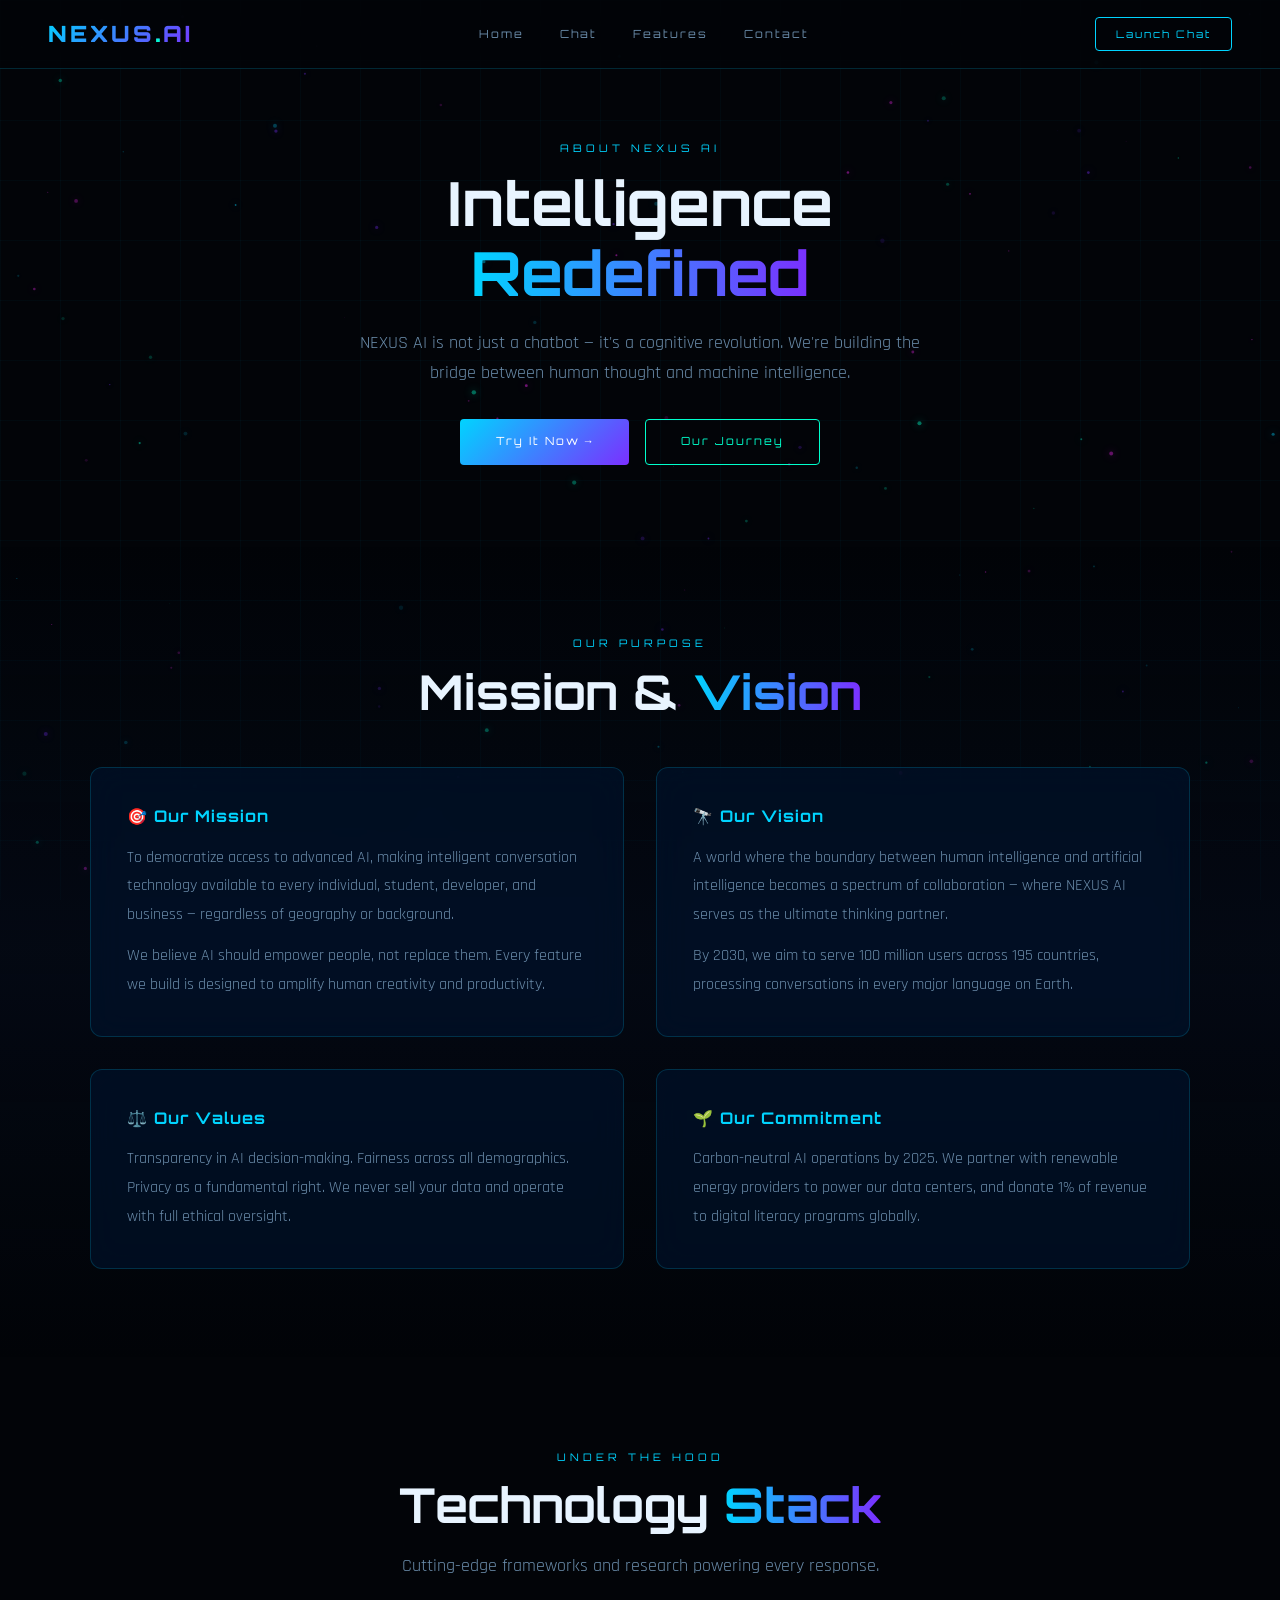
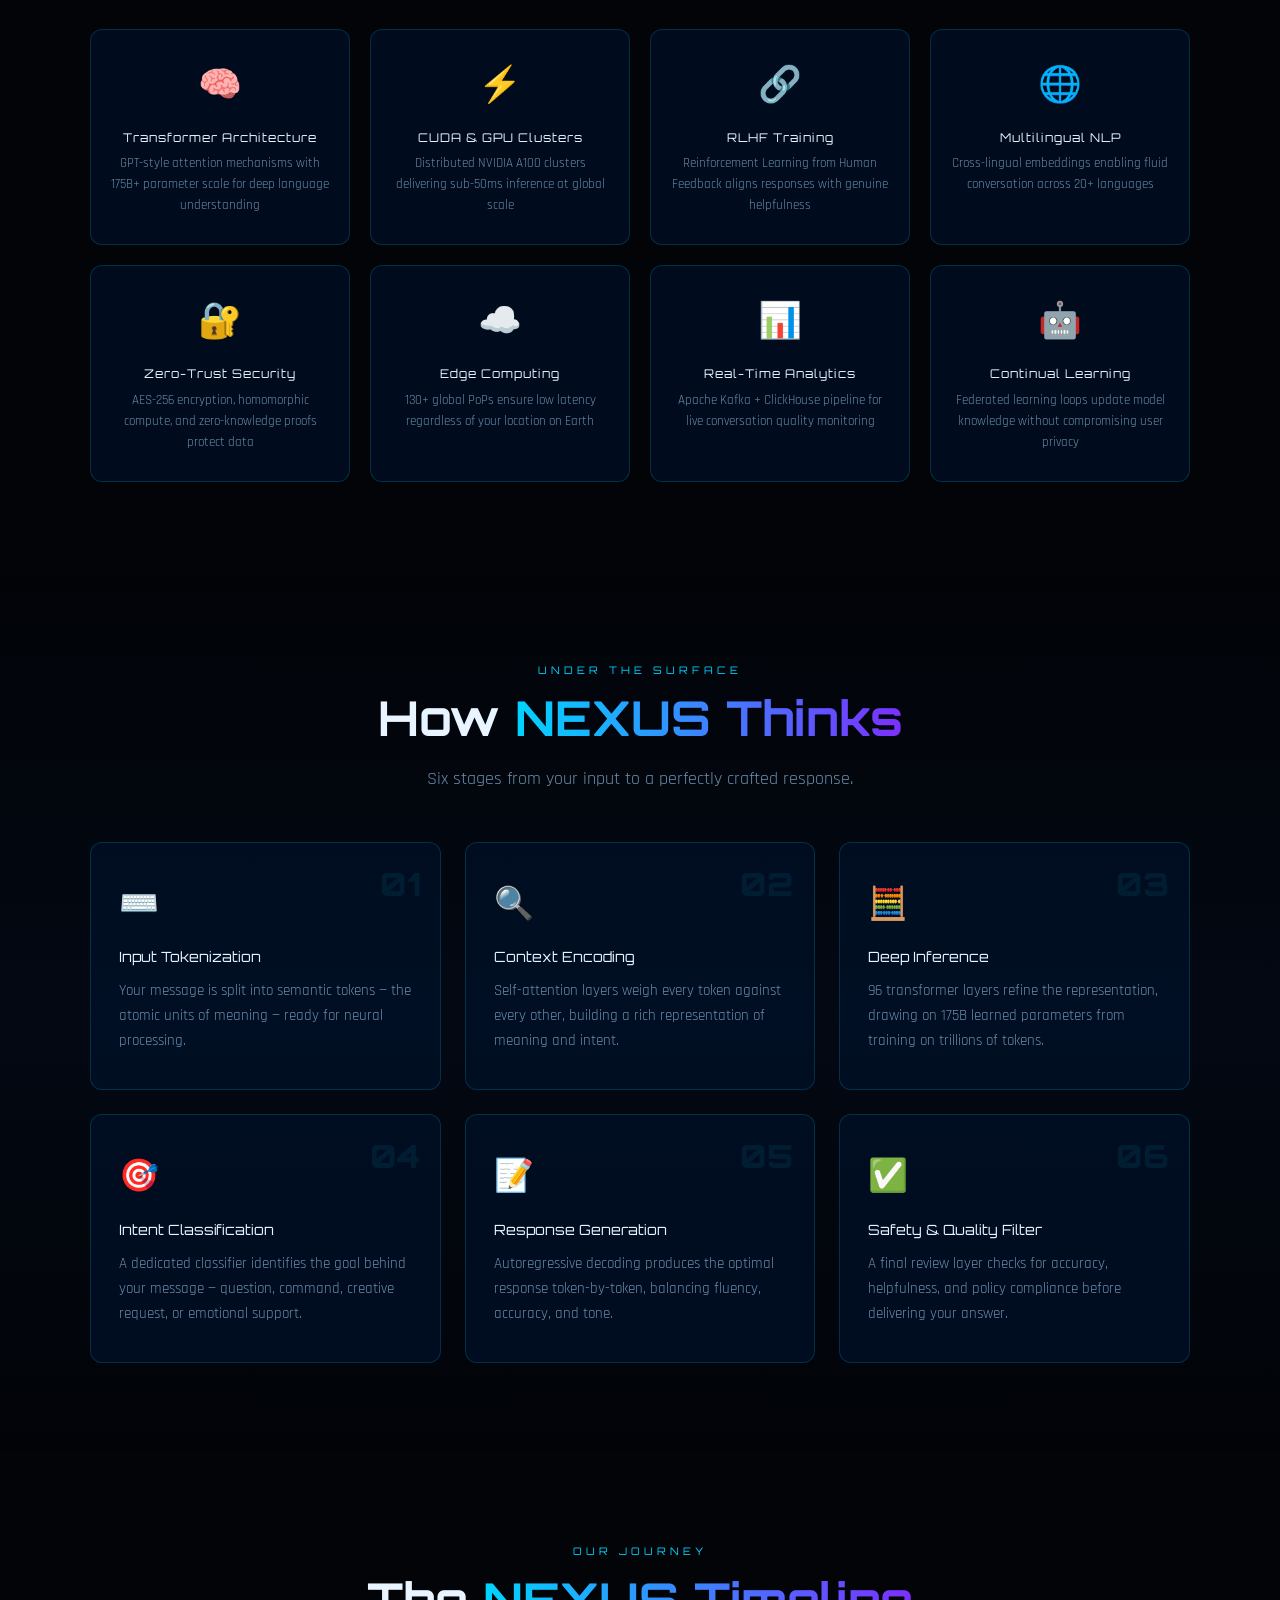
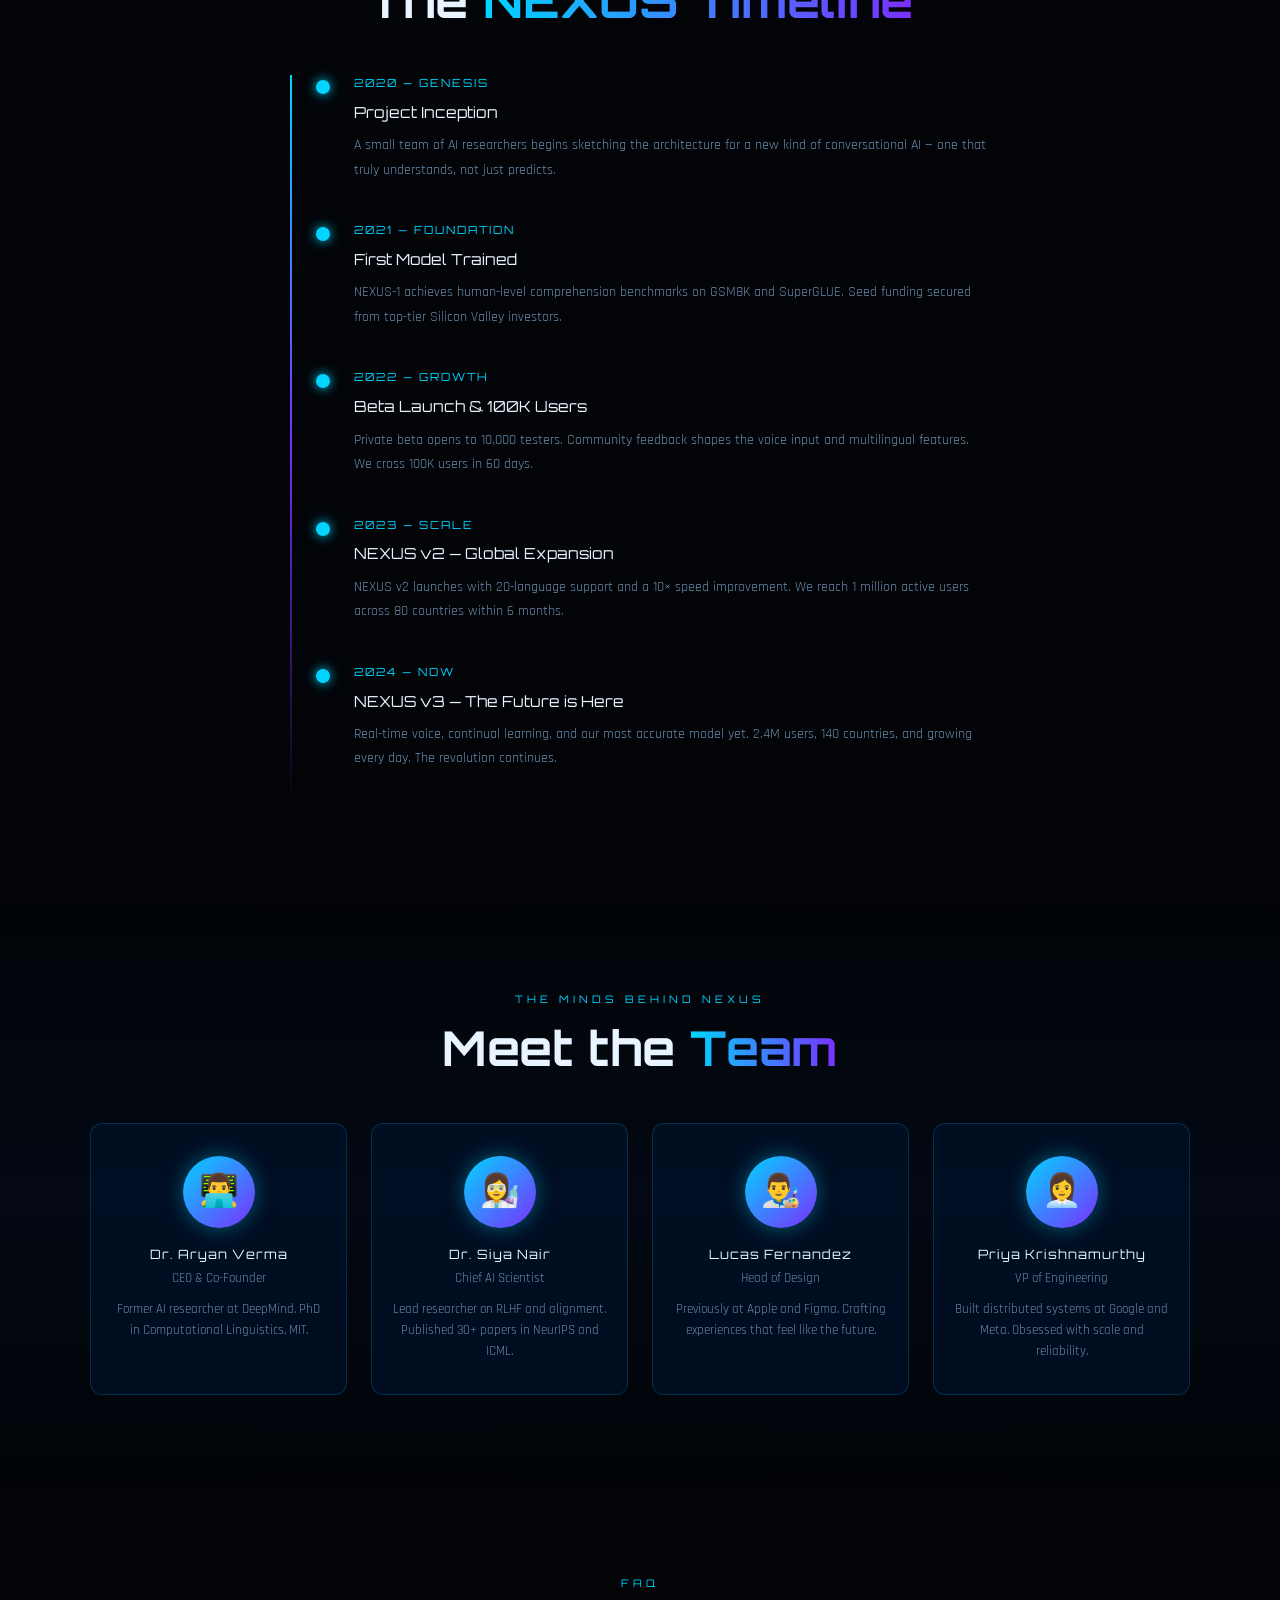
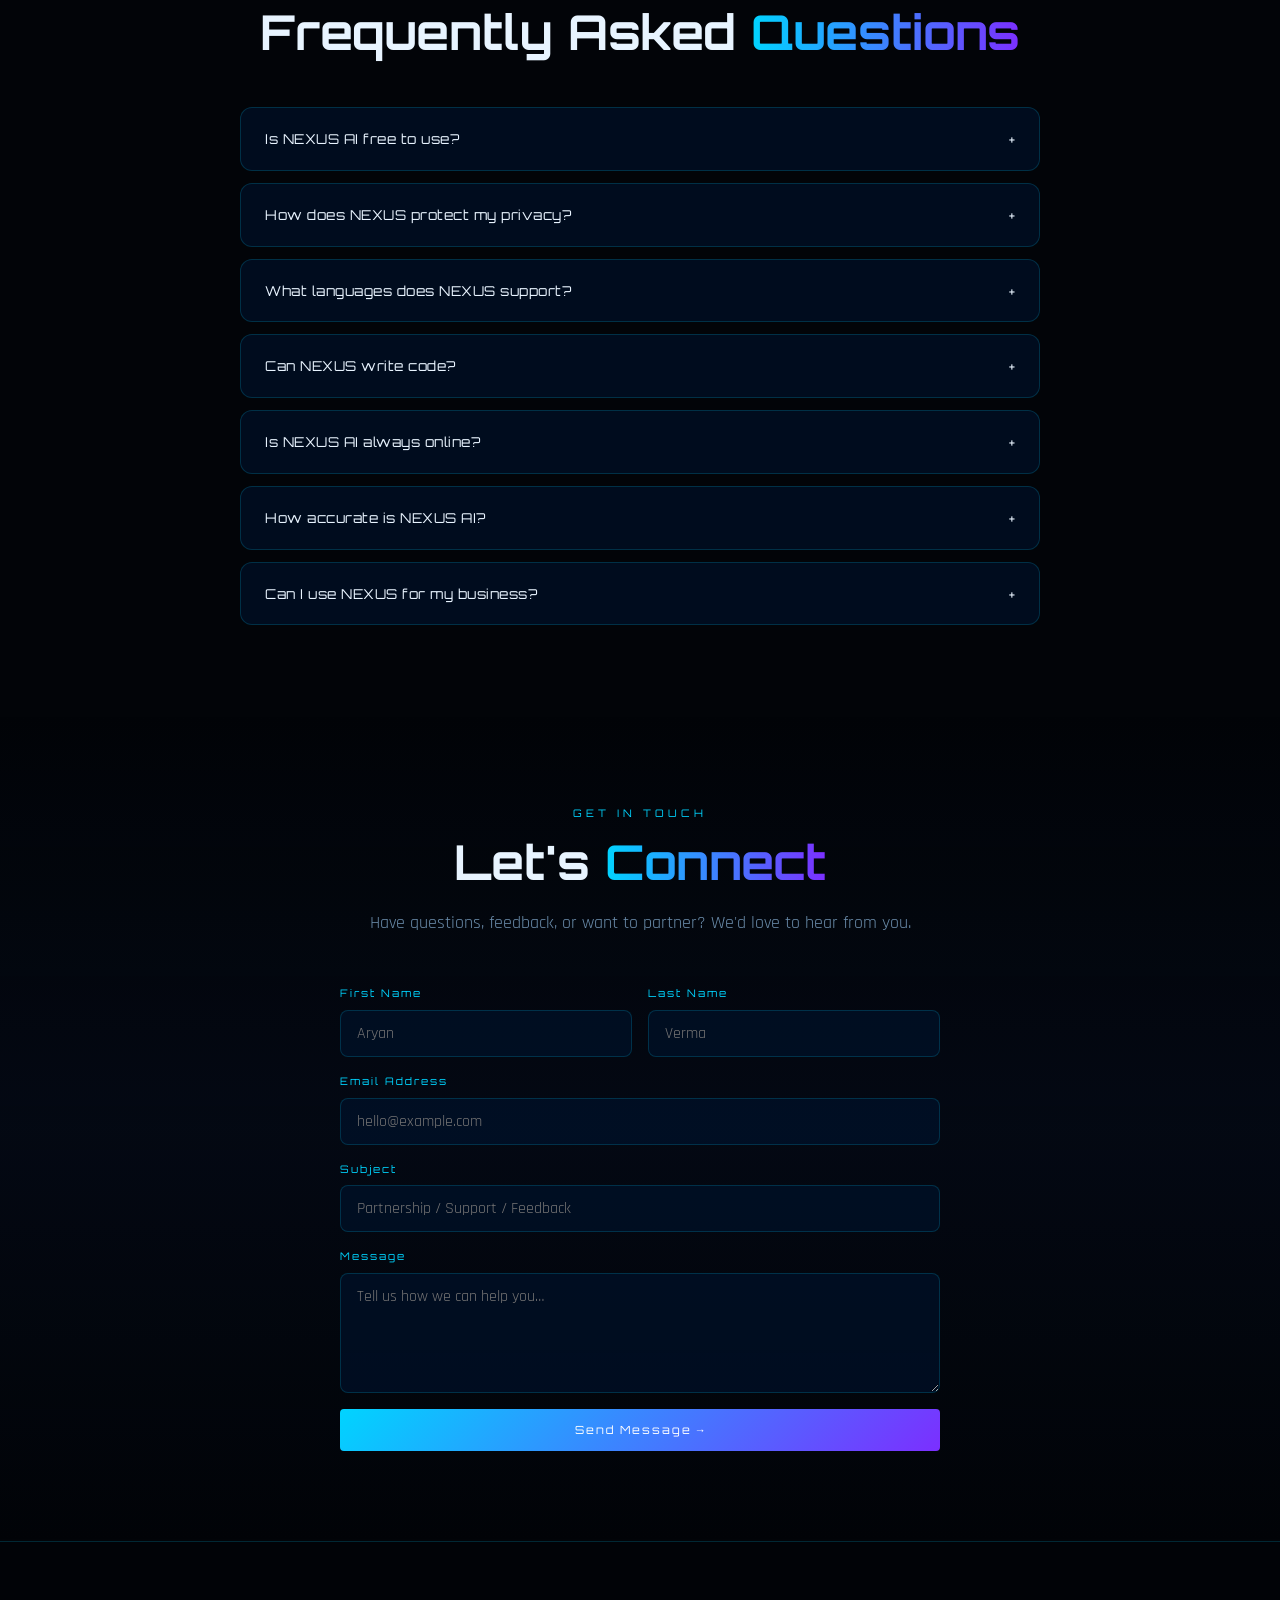
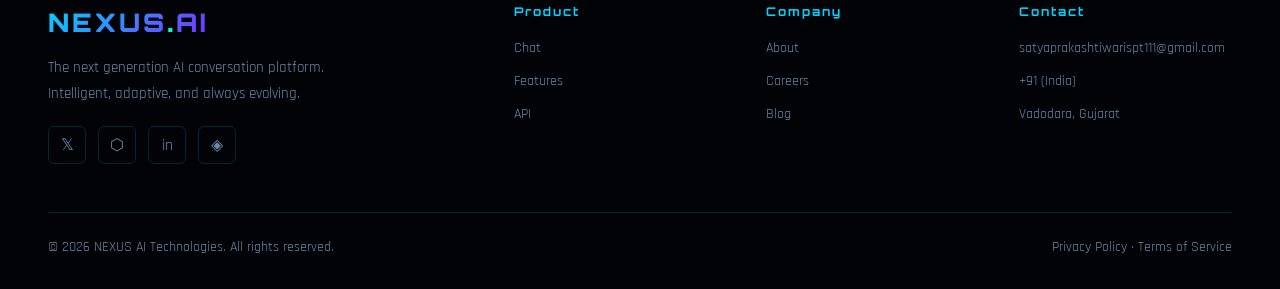
==== about.html @ 7b7bb203 "Add files via upload" ====
<!DOCTYPE html>
<html lang="en">
<head>
  <meta charset="UTF-8" />
  <meta name="viewport" content="width=device-width, initial-scale=1.0" />
  <title>NEXUS AI — About & Features</title>
  <link rel="stylesheet" href="style.css" />
  <link rel="icon" href="data:image/svg+xml,<svg xmlns='http://www.w3.org/2000/svg' viewBox='0 0 100 100'><text y='.9em' font-size='90'>🤖</text></svg>">
</head>
<body>

<!-- Particle canvas -->
<canvas id="particles-canvas"></canvas>

<!-- ── Navbar ── -->
<nav class="navbar" aria-label="Main Navigation">
  <a href="index.html" class="nav-logo">NEXUS<span>.</span>AI</a>
  <ul class="nav-links">
    <li><a href="index.html">Home</a></li>
    <li><a href="chat.html">Chat</a></li>
    <li><a href="about.html">Features</a></li>
    <li><a href="#contact-section">Contact</a></li>
  </ul>
  <div class="nav-actions">
    <a href="chat.html" class="btn-nav">Launch Chat</a>
    <button class="hamburger" aria-label="Menu" aria-expanded="false">
      <span></span><span></span><span></span>
    </button>
  </div>
</nav>

<!-- Mobile Menu -->
<nav class="mobile-menu">
  <a href="index.html">🏠 Home</a>
  <a href="chat.html">💬 Chat</a>
  <a href="about.html">✨ Features</a>
  <a href="#contact-section">📬 Contact</a>
</nav>

<!-- ════════════════════════════════════════════════════════
     PAGE HERO
     ════════════════════════════════════════════════════════ -->
<section class="page-hero">
  <div class="page-hero-content reveal">
    <span class="section-tag">About NEXUS AI</span>
    <h1 class="section-title" style="font-size:clamp(2.4rem,5vw,3.8rem);">
      Intelligence <span class="glow">Redefined</span>
    </h1>
    <p class="section-subtitle" style="margin:0 auto;max-width:600px;font-size:1.15rem;">
      NEXUS AI is not just a chatbot — it's a cognitive revolution. We're building the bridge between human thought and machine intelligence.
    </p>
    <div style="margin-top:32px;display:flex;gap:16px;justify-content:center;flex-wrap:wrap;">
      <a href="chat.html" class="btn-primary"><span>Try It Now →</span></a>
      <a href="#timeline-section" class="btn-secondary">Our Journey</a>
    </div>
  </div>
</section>

<!-- ════════════════════════════════════════════════════════
     MISSION & VISION
     ════════════════════════════════════════════════════════ -->
<section class="about-section" style="background:linear-gradient(180deg,transparent,rgba(6,16,36,0.4),transparent);">
  <div class="inner">
    <div class="text-center reveal">
      <span class="section-tag">Our Purpose</span>
      <h2 class="section-title">Mission & <span class="glow">Vision</span></h2>
    </div>

    <div class="mission-grid">
      <div class="mission-card reveal">
        <h3>🎯 Our Mission</h3>
        <p>To democratize access to advanced AI, making intelligent conversation technology available to every individual, student, developer, and business — regardless of geography or background.</p>
        <p style="margin-top:12px;">We believe AI should empower people, not replace them. Every feature we build is designed to amplify human creativity and productivity.</p>
      </div>

      <div class="mission-card reveal">
        <h3>🔭 Our Vision</h3>
        <p>A world where the boundary between human intelligence and artificial intelligence becomes a spectrum of collaboration — where NEXUS AI serves as the ultimate thinking partner.</p>
        <p style="margin-top:12px;">By 2030, we aim to serve 100 million users across 195 countries, processing conversations in every major language on Earth.</p>
      </div>

      <div class="mission-card reveal">
        <h3>⚖️ Our Values</h3>
        <p>Transparency in AI decision-making. Fairness across all demographics. Privacy as a fundamental right. We never sell your data and operate with full ethical oversight.</p>
      </div>

      <div class="mission-card reveal">
        <h3>🌱 Our Commitment</h3>
        <p>Carbon-neutral AI operations by 2025. We partner with renewable energy providers to power our data centers, and donate 1% of revenue to digital literacy programs globally.</p>
      </div>
    </div>
  </div>
</section>

<!-- ════════════════════════════════════════════════════════
     TECHNOLOGY STACK
     ════════════════════════════════════════════════════════ -->
<section class="about-section">
  <div class="inner">
    <div class="text-center reveal">
      <span class="section-tag">Under the Hood</span>
      <h2 class="section-title">Technology <span class="glow">Stack</span></h2>
      <p class="section-subtitle">Cutting-edge frameworks and research powering every response.</p>
    </div>

    <div class="tech-grid">
      <div class="tech-card reveal">
        <span class="tech-icon">🧠</span>
        <div class="tech-name">Transformer Architecture</div>
        <div class="tech-desc">GPT-style attention mechanisms with 175B+ parameter scale for deep language understanding</div>
      </div>
      <div class="tech-card reveal">
        <span class="tech-icon">⚡</span>
        <div class="tech-name">CUDA & GPU Clusters</div>
        <div class="tech-desc">Distributed NVIDIA A100 clusters delivering sub-50ms inference at global scale</div>
      </div>
      <div class="tech-card reveal">
        <span class="tech-icon">🔗</span>
        <div class="tech-name">RLHF Training</div>
        <div class="tech-desc">Reinforcement Learning from Human Feedback aligns responses with genuine helpfulness</div>
      </div>
      <div class="tech-card reveal">
        <span class="tech-icon">🌐</span>
        <div class="tech-name">Multilingual NLP</div>
        <div class="tech-desc">Cross-lingual embeddings enabling fluid conversation across 20+ languages</div>
      </div>
      <div class="tech-card reveal">
        <span class="tech-icon">🔐</span>
        <div class="tech-name">Zero-Trust Security</div>
        <div class="tech-desc">AES-256 encryption, homomorphic compute, and zero-knowledge proofs protect data</div>
      </div>
      <div class="tech-card reveal">
        <span class="tech-icon">☁️</span>
        <div class="tech-name">Edge Computing</div>
        <div class="tech-desc">130+ global PoPs ensure low latency regardless of your location on Earth</div>
      </div>
      <div class="tech-card reveal">
        <span class="tech-icon">📊</span>
        <div class="tech-name">Real-Time Analytics</div>
        <div class="tech-desc">Apache Kafka + ClickHouse pipeline for live conversation quality monitoring</div>
      </div>
      <div class="tech-card reveal">
        <span class="tech-icon">🤖</span>
        <div class="tech-name">Continual Learning</div>
        <div class="tech-desc">Federated learning loops update model knowledge without compromising user privacy</div>
      </div>
    </div>
  </div>
</section>

<!-- ════════════════════════════════════════════════════════
     HOW AI WORKS
     ════════════════════════════════════════════════════════ -->
<section class="about-section" style="background:linear-gradient(180deg,transparent,rgba(6,16,36,0.4),transparent);">
  <div class="inner">
    <div class="text-center reveal">
      <span class="section-tag">Under the Surface</span>
      <h2 class="section-title">How <span class="glow">NEXUS Thinks</span></h2>
      <p class="section-subtitle">Six stages from your input to a perfectly crafted response.</p>
    </div>

    <div class="how-grid">
      <div class="how-card reveal">
        <span class="how-icon">⌨️</span>
        <div class="how-title">Input Tokenization</div>
        <div class="how-desc">Your message is split into semantic tokens — the atomic units of meaning — ready for neural processing.</div>
      </div>
      <div class="how-card reveal">
        <span class="how-icon">🔍</span>
        <div class="how-title">Context Encoding</div>
        <div class="how-desc">Self-attention layers weigh every token against every other, building a rich representation of meaning and intent.</div>
      </div>
      <div class="how-card reveal">
        <span class="how-icon">🧮</span>
        <div class="how-title">Deep Inference</div>
        <div class="how-desc">96 transformer layers refine the representation, drawing on 175B learned parameters from training on trillions of tokens.</div>
      </div>
      <div class="how-card reveal">
        <span class="how-icon">🎯</span>
        <div class="how-title">Intent Classification</div>
        <div class="how-desc">A dedicated classifier identifies the goal behind your message — question, command, creative request, or emotional support.</div>
      </div>
      <div class="how-card reveal">
        <span class="how-icon">📝</span>
        <div class="how-title">Response Generation</div>
        <div class="how-desc">Autoregressive decoding produces the optimal response token-by-token, balancing fluency, accuracy, and tone.</div>
      </div>
      <div class="how-card reveal">
        <span class="how-icon">✅</span>
        <div class="how-title">Safety & Quality Filter</div>
        <div class="how-desc">A final review layer checks for accuracy, helpfulness, and policy compliance before delivering your answer.</div>
      </div>
    </div>
  </div>
</section>

<!-- ════════════════════════════════════════════════════════
     TIMELINE
     ════════════════════════════════════════════════════════ -->
<section class="about-section" id="timeline-section">
  <div class="inner">
    <div class="text-center reveal">
      <span class="section-tag">Our Journey</span>
      <h2 class="section-title">The <span class="glow">NEXUS Timeline</span></h2>
    </div>

    <div style="max-width:700px;margin:0 auto;">
      <div class="timeline">

        <div class="timeline-item reveal">
          <div class="timeline-year">2020 — GENESIS</div>
          <div class="timeline-title">Project Inception</div>
          <div class="timeline-desc">A small team of AI researchers begins sketching the architecture for a new kind of conversational AI — one that truly understands, not just predicts.</div>
        </div>

        <div class="timeline-item reveal">
          <div class="timeline-year">2021 — FOUNDATION</div>
          <div class="timeline-title">First Model Trained</div>
          <div class="timeline-desc">NEXUS-1 achieves human-level comprehension benchmarks on GSM8K and SuperGLUE. Seed funding secured from top-tier Silicon Valley investors.</div>
        </div>

        <div class="timeline-item reveal">
          <div class="timeline-year">2022 — GROWTH</div>
          <div class="timeline-title">Beta Launch & 100K Users</div>
          <div class="timeline-desc">Private beta opens to 10,000 testers. Community feedback shapes the voice input and multilingual features. We cross 100K users in 60 days.</div>
        </div>

        <div class="timeline-item reveal">
          <div class="timeline-year">2023 — SCALE</div>
          <div class="timeline-title">NEXUS v2 — Global Expansion</div>
          <div class="timeline-desc">NEXUS v2 launches with 20-language support and a 10× speed improvement. We reach 1 million active users across 80 countries within 6 months.</div>
        </div>

        <div class="timeline-item reveal">
          <div class="timeline-year">2024 — NOW</div>
          <div class="timeline-title">NEXUS v3 — The Future is Here</div>
          <div class="timeline-desc">Real-time voice, continual learning, and our most accurate model yet. 2.4M users, 140 countries, and growing every day. The revolution continues.</div>
        </div>

      </div>
    </div>
  </div>
</section>

<!-- ════════════════════════════════════════════════════════
     TEAM
     ════════════════════════════════════════════════════════ -->
<section class="about-section" style="background:linear-gradient(180deg,transparent,rgba(6,16,36,0.4),transparent);">
  <div class="inner">
    <div class="text-center reveal">
      <span class="section-tag">The Minds Behind NEXUS</span>
      <h2 class="section-title">Meet the <span class="glow">Team</span></h2>
    </div>

    <div class="team-grid">
      <div class="team-card reveal">
        <div class="team-avatar">👨‍💻</div>
        <div class="team-name">Dr. Aryan Verma</div>
        <div class="team-role">CEO & Co-Founder</div>
        <p style="font-size:0.82rem;color:var(--text-muted);margin-top:10px;line-height:1.6;">Former AI researcher at DeepMind. PhD in Computational Linguistics, MIT.</p>
      </div>

      <div class="team-card reveal">
        <div class="team-avatar">👩‍🔬</div>
        <div class="team-name">Dr. Siya Nair</div>
        <div class="team-role">Chief AI Scientist</div>
        <p style="font-size:0.82rem;color:var(--text-muted);margin-top:10px;line-height:1.6;">Lead researcher on RLHF and alignment. Published 30+ papers in NeurIPS and ICML.</p>
      </div>

      <div class="team-card reveal">
        <div class="team-avatar">👨‍🎨</div>
        <div class="team-name">Lucas Fernandez</div>
        <div class="team-role">Head of Design</div>
        <p style="font-size:0.82rem;color:var(--text-muted);margin-top:10px;line-height:1.6;">Previously at Apple and Figma. Crafting experiences that feel like the future.</p>
      </div>

      <div class="team-card reveal">
        <div class="team-avatar">👩‍💼</div>
        <div class="team-name">Priya Krishnamurthy</div>
        <div class="team-role">VP of Engineering</div>
        <p style="font-size:0.82rem;color:var(--text-muted);margin-top:10px;line-height:1.6;">Built distributed systems at Google and Meta. Obsessed with scale and reliability.</p>
      </div>
    </div>
  </div>
</section>

<!-- ════════════════════════════════════════════════════════
     FAQ
     ════════════════════════════════════════════════════════ -->
<section class="about-section">
  <div class="inner">
    <div class="text-center reveal">
      <span class="section-tag">FAQ</span>
      <h2 class="section-title">Frequently Asked <span class="glow">Questions</span></h2>
    </div>

    <div class="faq-list">

      <div class="faq-item">
        <div class="faq-q">
          Is NEXUS AI free to use?
          <i class="faq-icon">+</i>
        </div>
        <div class="faq-a">Yes! NEXUS AI offers a generous free tier with unlimited basic conversations. Pro and Enterprise plans unlock advanced features, higher rate limits, priority access, and API integrations.</div>
      </div>

      <div class="faq-item">
        <div class="faq-q">
          How does NEXUS protect my privacy?
          <i class="faq-icon">+</i>
        </div>
        <div class="faq-a">We use AES-256 encryption for all data in transit and at rest. We never sell personal data to third parties. Users can delete their conversation history at any time from the settings panel. Our infrastructure is SOC 2 Type II certified.</div>
      </div>

      <div class="faq-item">
        <div class="faq-q">
          What languages does NEXUS support?
          <i class="faq-icon">+</i>
        </div>
        <div class="faq-a">NEXUS currently supports 20+ languages including English, Hindi, Spanish, French, German, Japanese, Korean, Arabic, Portuguese, and more. We add new languages quarterly based on user demand and community voting.</div>
      </div>

      <div class="faq-item">
        <div class="faq-q">
          Can NEXUS write code?
          <i class="faq-icon">+</i>
        </div>
        <div class="faq-a">Absolutely! NEXUS excels at programming tasks — generating code, debugging, explaining algorithms, reviewing pull requests, and teaching programming concepts across JavaScript, Python, Rust, Go, Java, C++, and many other languages.</div>
      </div>

      <div class="faq-item">
        <div class="faq-q">
          Is NEXUS AI always online?
          <i class="faq-icon">+</i>
        </div>
        <div class="faq-a">We maintain 99.9% uptime guaranteed by SLA. Our distributed infrastructure across 130+ global PoPs ensures that even if one region experiences issues, traffic automatically reroutes. Planned maintenance is announced 72 hours in advance.</div>
      </div>

      <div class="faq-item">
        <div class="faq-q">
          How accurate is NEXUS AI?
          <i class="faq-icon">+</i>
        </div>
        <div class="faq-a">NEXUS achieves 99.7% accuracy on standardized NLP benchmarks. For factual questions, we provide source citations where possible. Like all AI systems, NEXUS may occasionally produce errors — always verify critical information from authoritative sources.</div>
      </div>

      <div class="faq-item">
        <div class="faq-q">
          Can I use NEXUS for my business?
          <i class="faq-icon">+</i>
        </div>
        <div class="faq-a">Yes! Our Enterprise plan includes API access, custom model fine-tuning, white-label options, SLA guarantees, dedicated support, and SSO integration. Contact our sales team for custom pricing based on your organization's scale and needs.</div>
      </div>

    </div>
  </div>
</section>

<!-- ════════════════════════════════════════════════════════
     CONTACT FORM
     ════════════════════════════════════════════════════════ -->
<section class="about-section" id="contact-section" style="background:linear-gradient(180deg,transparent,rgba(6,16,36,0.4),transparent);">
  <div class="inner">
    <div class="text-center reveal">
      <span class="section-tag">Get in Touch</span>
      <h2 class="section-title">Let's <span class="glow">Connect</span></h2>
      <p class="section-subtitle">Have questions, feedback, or want to partner? We'd love to hear from you.</p>
    </div>

    <form class="contact-form reveal" id="contact-form" novalidate>

      <div style="display:grid;grid-template-columns:1fr 1fr;gap:16px;">
        <div class="form-group">
          <label class="form-label">First Name</label>
          <input type="text" class="form-input" placeholder="Aryan" />
          <span class="form-error"></span>
        </div>
        <div class="form-group">
          <label class="form-label">Last Name</label>
          <input type="text" class="form-input" placeholder="Verma" />
          <span class="form-error"></span>
        </div>
      </div>

      <div class="form-group">
        <label class="form-label">Email Address</label>
        <input type="email" class="form-input" placeholder="hello@example.com" />
        <span class="form-error"></span>
      </div>

      <div class="form-group">
        <label class="form-label">Subject</label>
        <input type="text" class="form-input" placeholder="Partnership / Support / Feedback" />
        <span class="form-error"></span>
      </div>

      <div class="form-group">
        <label class="form-label">Message</label>
        <textarea class="form-textarea" placeholder="Tell us how we can help you…"></textarea>
        <span class="form-error"></span>
      </div>

      <div class="form-success">✅ Message sent successfully! We'll get back to you within 24 hours.</div>

      <button type="submit" class="btn-primary" style="width:100%;justify-content:center;">
        <span>Send Message →</span>
      </button>

    </form>
  </div>
</section>

<!-- ════════════════════════════════════════════════════════
     FOOTER
     ════════════════════════════════════════════════════════ -->
<footer>
  <div class="footer-grid">
    <div class="footer-brand">
      <a href="index.html" class="nav-logo" style="font-size:1.6rem;">NEXUS<span>.</span>AI</a>
      <p>The next generation AI conversation platform. Intelligent, adaptive, and always evolving.</p>
      <div class="footer-socials">
        <a href="#" class="social-btn" aria-label="Twitter">𝕏</a>
        <a href="#" class="social-btn" aria-label="GitHub">⬡</a>
        <a href="#" class="social-btn" aria-label="LinkedIn">in</a>
        <a href="#" class="social-btn" aria-label="Discord">◈</a>
      </div>
    </div>
    <div class="footer-col">
      <h4>Product</h4>
      <ul>
        <li><a href="chat.html">Chat</a></li>
        <li><a href="about.html">Features</a></li>
        <li><a href="#">API</a></li>
      </ul>
    </div>
    <div class="footer-col">
      <h4>Company</h4>
      <ul>
        <li><a href="about.html">About</a></li>
        <li><a href="#">Careers</a></li>
        <li><a href="#">Blog</a></li>
      </ul>
    </div>
    <div class="footer-col">
      <h4>Contact</h4>
      <ul>
        <li>satyaprakashtiwarispt111@gmail.com
        </li>
        <li>+91 (India)</li>
        <li>Vadodara, Gujarat</li>
      </ul>
    </div>
  </div>
  <div class="footer-bottom">
    <p>© 2026 NEXUS AI Technologies. All rights reserved.</p>
    <p>Privacy Policy · Terms of Service</p>
  </div>
</footer>

<script src="script.js"></script>
</body>
</html>
---- style.css ----
/* ============================================================
   NEXUS AI — style.css
   Futuristic dark UI with neon glow, glassmorphism, particles
   ============================================================ */

/* ── Google Fonts ─────────────────────────────────────────── */
@import url('https://fonts.googleapis.com/css2?family=Orbitron:wght@400;600;700;900&family=Rajdhani:wght@300;400;500;600;700&family=Share+Tech+Mono&display=swap');

/* ── CSS Variables ────────────────────────────────────────── */
:root {
  --bg-primary:    #020408;
  --bg-secondary:  #060d1a;
  --bg-card:       rgba(6, 16, 36, 0.7);
  --neon-blue:     #00d4ff;
  --neon-purple:   #7b2fff;
  --neon-cyan:     #00ffcc;
  --neon-pink:     #ff2aff;
  --text-primary:  #e8f4ff;
  --text-muted:    #6a8caa;
  --border-glow:   rgba(0, 212, 255, 0.25);
  --glass-bg:      rgba(0, 20, 50, 0.55);
  --glass-border:  rgba(0, 212, 255, 0.18);
  --font-display:  'Orbitron', monospace;
  --font-body:     'Rajdhani', sans-serif;
  --font-mono:     'Share Tech Mono', monospace;
  --radius:        12px;
  --transition:    0.35s cubic-bezier(0.4, 0, 0.2, 1);
}

/* Light-mode override */
body.light-mode {
  --bg-primary:   #eaf4ff;
  --bg-secondary: #d0e8fb;
  --bg-card:      rgba(255,255,255,0.75);
  --text-primary: #0a1a2e;
  --text-muted:   #4a6580;
  --glass-bg:     rgba(200,230,255,0.6);
  --glass-border: rgba(0,150,220,0.25);
}

/* ── Reset & Base ─────────────────────────────────────────── */
*, *::before, *::after { box-sizing: border-box; margin: 0; padding: 0; }

html { scroll-behavior: smooth; }

body {
  font-family: var(--font-body);
  background: var(--bg-primary);
  color: var(--text-primary);
  min-height: 100vh;
  overflow-x: hidden;
  line-height: 1.6;
}

/* ── Scrollbar ────────────────────────────────────────────── */
::-webkit-scrollbar { width: 6px; }
::-webkit-scrollbar-track { background: var(--bg-secondary); }
::-webkit-scrollbar-thumb { background: var(--neon-blue); border-radius: 3px; }

/* ── Canvas (particles) ───────────────────────────────────── */
#particles-canvas {
  position: fixed;
  top: 0; left: 0;
  width: 100%; height: 100%;
  pointer-events: none;
  z-index: 0;
  opacity: 0.55;
}

/* ── Global grid noise ────────────────────────────────────── */
body::before {
  content: '';
  position: fixed;
  inset: 0;
  background-image:
    linear-gradient(rgba(0,212,255,0.03) 1px, transparent 1px),
    linear-gradient(90deg, rgba(0,212,255,0.03) 1px, transparent 1px);
  background-size: 60px 60px;
  pointer-events: none;
  z-index: 0;
}

/* ── Navbar ───────────────────────────────────────────────── */
.navbar {
  position: fixed;
  top: 0; left: 0; right: 0;
  z-index: 1000;
  display: flex;
  align-items: center;
  justify-content: space-between;
  padding: 16px 48px;
  background: rgba(2, 4, 8, 0.8);
  backdrop-filter: blur(20px);
  border-bottom: 1px solid var(--glass-border);
  transition: var(--transition);
}
.navbar.scrolled {
  padding: 10px 48px;
  box-shadow: 0 4px 30px rgba(0,212,255,0.12);
}
.nav-logo {
  font-family: var(--font-display);
  font-size: 1.4rem;
  font-weight: 900;
  letter-spacing: 3px;
  background: linear-gradient(135deg, var(--neon-blue), var(--neon-purple));
  -webkit-background-clip: text;
  -webkit-text-fill-color: transparent;
  background-clip: text;
  text-decoration: none;
}
.nav-logo span { color: var(--neon-cyan); -webkit-text-fill-color: var(--neon-cyan); }

.nav-links { display: flex; gap: 36px; list-style: none; }
.nav-links a {
  font-family: var(--font-display);
  font-size: 0.7rem;
  letter-spacing: 2px;
  color: var(--text-muted);
  text-decoration: none;
  position: relative;
  transition: color var(--transition);
}
.nav-links a::after {
  content: '';
  position: absolute;
  bottom: -4px; left: 0;
  width: 0; height: 1px;
  background: var(--neon-blue);
  transition: width var(--transition);
  box-shadow: 0 0 8px var(--neon-blue);
}
.nav-links a:hover { color: var(--neon-blue); }
.nav-links a:hover::after { width: 100%; }

.nav-actions { display: flex; align-items: center; gap: 16px; }

.btn-nav {
  font-family: var(--font-display);
  font-size: 0.65rem;
  letter-spacing: 2px;
  padding: 8px 20px;
  border: 1px solid var(--neon-blue);
  background: transparent;
  color: var(--neon-blue);
  border-radius: 4px;
  cursor: pointer;
  transition: var(--transition);
  text-decoration: none;
}
.btn-nav:hover {
  background: var(--neon-blue);
  color: var(--bg-primary);
  box-shadow: 0 0 20px rgba(0,212,255,0.5);
}

/* Hamburger */
.hamburger {
  display: none;
  flex-direction: column;
  gap: 5px;
  cursor: pointer;
  padding: 4px;
  background: none;
  border: none;
}
.hamburger span {
  width: 24px; height: 2px;
  background: var(--neon-blue);
  border-radius: 2px;
  transition: var(--transition);
  display: block;
}
.hamburger.open span:nth-child(1) { transform: translateY(7px) rotate(45deg); }
.hamburger.open span:nth-child(2) { opacity: 0; }
.hamburger.open span:nth-child(3) { transform: translateY(-7px) rotate(-45deg); }

.mobile-menu {
  display: none;
  position: fixed;
  top: 65px; left: 0; right: 0;
  background: rgba(2,4,8,0.97);
  backdrop-filter: blur(20px);
  border-bottom: 1px solid var(--glass-border);
  padding: 24px;
  z-index: 999;
  flex-direction: column;
  gap: 20px;
}
.mobile-menu.open { display: flex; }
.mobile-menu a {
  font-family: var(--font-display);
  font-size: 0.8rem;
  letter-spacing: 2px;
  color: var(--text-muted);
  text-decoration: none;
  padding: 8px 0;
  border-bottom: 1px solid var(--glass-border);
  transition: color var(--transition);
}
.mobile-menu a:hover { color: var(--neon-blue); }

/* ── Buttons ──────────────────────────────────────────────── */
.btn-primary {
  font-family: var(--font-display);
  font-size: 0.7rem;
  letter-spacing: 2px;
  padding: 14px 36px;
  background: linear-gradient(135deg, var(--neon-blue), var(--neon-purple));
  color: #fff;
  border: none;
  border-radius: 4px;
  cursor: pointer;
  position: relative;
  overflow: hidden;
  transition: var(--transition);
  text-decoration: none;
  display: inline-block;
}
.btn-primary::before {
  content: '';
  position: absolute;
  inset: 0;
  background: linear-gradient(135deg, var(--neon-purple), var(--neon-cyan));
  opacity: 0;
  transition: opacity var(--transition);
}
.btn-primary:hover { box-shadow: 0 0 30px rgba(0,212,255,0.6), 0 0 60px rgba(123,47,255,0.3); transform: translateY(-2px); }
.btn-primary:hover::before { opacity: 1; }
.btn-primary span { position: relative; z-index: 1; }

.btn-secondary {
  font-family: var(--font-display);
  font-size: 0.7rem;
  letter-spacing: 2px;
  padding: 13px 35px;
  background: transparent;
  color: var(--neon-cyan);
  border: 1px solid var(--neon-cyan);
  border-radius: 4px;
  cursor: pointer;
  transition: var(--transition);
  text-decoration: none;
  display: inline-block;
}
.btn-secondary:hover {
  background: rgba(0,255,204,0.1);
  box-shadow: 0 0 20px rgba(0,255,204,0.3);
  transform: translateY(-2px);
}

/* ── Section Shared ───────────────────────────────────────── */
section { position: relative; z-index: 1; }

.section-tag {
  font-family: var(--font-display);
  font-size: 0.65rem;
  letter-spacing: 4px;
  color: var(--neon-blue);
  text-transform: uppercase;
  display: block;
  margin-bottom: 12px;
}
.section-title {
  font-family: var(--font-display);
  font-size: clamp(1.8rem, 4vw, 3rem);
  font-weight: 700;
  line-height: 1.15;
  margin-bottom: 20px;
}
.section-title .glow {
  background: linear-gradient(90deg, var(--neon-blue), var(--neon-purple));
  -webkit-background-clip: text;
  -webkit-text-fill-color: transparent;
  background-clip: text;
}
.section-subtitle {
  color: var(--text-muted);
  font-size: 1.1rem;
  max-width: 560px;
}
.text-center { text-align: center; }
.text-center .section-subtitle { margin: 0 auto; }

/* ── Hero ─────────────────────────────────────────────────── */
.hero {
  min-height: 100vh;
  display: flex;
  align-items: center;
  padding: 120px 48px 80px;
  position: relative;
  overflow: hidden;
}
.hero-inner {
  display: grid;
  grid-template-columns: 1fr 1fr;
  gap: 60px;
  align-items: center;
  max-width: 1200px;
  margin: 0 auto;
  width: 100%;
}
.hero-eyebrow {
  font-family: var(--font-mono);
  font-size: 0.8rem;
  color: var(--neon-cyan);
  letter-spacing: 3px;
  margin-bottom: 16px;
  display: flex;
  align-items: center;
  gap: 10px;
}
.hero-eyebrow::before {
  content: '';
  width: 30px; height: 1px;
  background: var(--neon-cyan);
  box-shadow: 0 0 8px var(--neon-cyan);
}
.hero-title {
  font-family: var(--font-display);
  font-size: clamp(2.2rem, 5vw, 4rem);
  font-weight: 900;
  line-height: 1.1;
  margin-bottom: 24px;
}
.hero-title .line1 { display: block; color: var(--text-primary); }
.hero-title .line2 {
  display: block;
  background: linear-gradient(135deg, var(--neon-blue) 0%, var(--neon-purple) 50%, var(--neon-cyan) 100%);
  -webkit-background-clip: text;
  -webkit-text-fill-color: transparent;
  background-clip: text;
  background-size: 200%;
  animation: gradientShift 4s ease infinite;
}
@keyframes gradientShift {
  0%, 100% { background-position: 0% 50%; }
  50%       { background-position: 100% 50%; }
}

.hero-sub {
  font-size: 1.15rem;
  color: var(--text-muted);
  margin-bottom: 16px;
  max-width: 480px;
}
.hero-typing {
  font-family: var(--font-mono);
  font-size: 1rem;
  color: var(--neon-blue);
  margin-bottom: 36px;
  min-height: 24px;
}
.hero-typing .cursor {
  display: inline-block;
  width: 2px; height: 16px;
  background: var(--neon-blue);
  margin-left: 2px;
  animation: blink 0.8s infinite;
  vertical-align: middle;
}
@keyframes blink { 0%,100%{opacity:1} 50%{opacity:0} }

.hero-cta { display: flex; gap: 16px; flex-wrap: wrap; }

/* Orb */
.hero-orb-wrap {
  display: flex;
  align-items: center;
  justify-content: center;
  position: relative;
}
.orb {
  width: 320px; height: 320px;
  border-radius: 50%;
  background: radial-gradient(circle at 35% 35%,
    rgba(0,212,255,0.6) 0%,
    rgba(123,47,255,0.5) 40%,
    rgba(0,255,204,0.1) 70%,
    transparent 100%);
  box-shadow:
    0 0 60px rgba(0,212,255,0.4),
    0 0 120px rgba(123,47,255,0.3),
    inset 0 0 60px rgba(0,212,255,0.1);
  animation: orbFloat 6s ease-in-out infinite, orbPulse 4s ease-in-out infinite;
  position: relative;
}
.orb::before {
  content: '';
  position: absolute;
  inset: -20px;
  border-radius: 50%;
  border: 1px solid rgba(0,212,255,0.2);
  animation: orbRing 8s linear infinite;
}
.orb::after {
  content: '';
  position: absolute;
  inset: -40px;
  border-radius: 50%;
  border: 1px dashed rgba(123,47,255,0.2);
  animation: orbRing 12s linear infinite reverse;
}
@keyframes orbFloat { 0%,100%{transform:translateY(0)} 50%{transform:translateY(-20px)} }
@keyframes orbPulse { 0%,100%{box-shadow:0 0 60px rgba(0,212,255,0.4),0 0 120px rgba(123,47,255,0.3)} 50%{box-shadow:0 0 80px rgba(0,212,255,0.6),0 0 160px rgba(123,47,255,0.5)} }
@keyframes orbRing { from{transform:rotate(0deg)} to{transform:rotate(360deg)} }

.orb-inner {
  position: absolute;
  inset: 30px;
  border-radius: 50%;
  background: radial-gradient(circle, rgba(0,20,50,0.8), transparent);
  display: flex;
  align-items: center;
  justify-content: center;
  font-family: var(--font-display);
  font-size: 2.5rem;
  color: var(--neon-blue);
  text-shadow: 0 0 20px var(--neon-blue);
}

/* ── Features ─────────────────────────────────────────────── */
.features {
  padding: 100px 48px;
  background: linear-gradient(180deg, transparent, rgba(6,16,36,0.5), transparent);
}
.features-grid {
  display: grid;
  grid-template-columns: repeat(3, 1fr);
  gap: 24px;
  margin-top: 60px;
  max-width: 1100px;
  margin-left: auto;
  margin-right: auto;
}
.feature-card {
  background: var(--glass-bg);
  border: 1px solid var(--glass-border);
  border-radius: var(--radius);
  padding: 36px 28px;
  backdrop-filter: blur(16px);
  position: relative;
  overflow: hidden;
  transition: var(--transition);
  cursor: default;
}
.feature-card::before {
  content: '';
  position: absolute;
  top: 0; left: 0; right: 0;
  height: 2px;
  background: linear-gradient(90deg, var(--neon-blue), var(--neon-purple));
  transform: scaleX(0);
  transform-origin: left;
  transition: transform 0.4s ease;
}
.feature-card:hover { transform: translateY(-8px); border-color: rgba(0,212,255,0.4); box-shadow: 0 20px 60px rgba(0,212,255,0.15); }
.feature-card:hover::before { transform: scaleX(1); }

.feature-icon {
  font-size: 2.4rem;
  margin-bottom: 20px;
  display: block;
  filter: drop-shadow(0 0 10px var(--neon-blue));
}
.feature-title {
  font-family: var(--font-display);
  font-size: 0.9rem;
  letter-spacing: 1px;
  color: var(--text-primary);
  margin-bottom: 12px;
}
.feature-desc { font-size: 0.95rem; color: var(--text-muted); line-height: 1.7; }

/* ── Stats ────────────────────────────────────────────────── */
.stats {
  padding: 80px 48px;
  background: linear-gradient(135deg, rgba(0,212,255,0.04), rgba(123,47,255,0.04));
  border-top: 1px solid var(--glass-border);
  border-bottom: 1px solid var(--glass-border);
}
.stats-grid {
  display: grid;
  grid-template-columns: repeat(4, 1fr);
  gap: 24px;
  max-width: 1000px;
  margin: 0 auto;
}
.stat-card {
  text-align: center;
  padding: 40px 20px;
  background: var(--glass-bg);
  border: 1px solid var(--glass-border);
  border-radius: var(--radius);
  backdrop-filter: blur(12px);
  transition: var(--transition);
}
.stat-card:hover { border-color: rgba(0,212,255,0.4); transform: scale(1.04); }
.stat-number {
  font-family: var(--font-display);
  font-size: 2.4rem;
  font-weight: 900;
  background: linear-gradient(135deg, var(--neon-blue), var(--neon-cyan));
  -webkit-background-clip: text;
  -webkit-text-fill-color: transparent;
  background-clip: text;
  display: block;
  margin-bottom: 8px;
}
.stat-label { font-size: 0.85rem; color: var(--text-muted); letter-spacing: 1px; }

/* ── Testimonials ─────────────────────────────────────────── */
.testimonials { padding: 100px 48px; overflow: hidden; }
.testimonials-track-wrap { overflow: hidden; margin-top: 60px; }
.testimonials-track {
  display: flex;
  gap: 24px;
  animation: scrollTrack 28s linear infinite;
  width: max-content;
}
.testimonials-track:hover { animation-play-state: paused; }
@keyframes scrollTrack { from{transform:translateX(0)} to{transform:translateX(-50%)} }
.testimonial-card {
  min-width: 320px;
  background: var(--glass-bg);
  border: 1px solid var(--glass-border);
  border-radius: var(--radius);
  padding: 28px;
  backdrop-filter: blur(12px);
  transition: var(--transition);
  flex-shrink: 0;
}
.testimonial-card:hover { border-color: rgba(0,212,255,0.4); transform: scale(1.02); }
.tcard-stars { color: var(--neon-blue); font-size: 1rem; margin-bottom: 12px; letter-spacing: 2px; }
.tcard-text { font-size: 0.95rem; color: var(--text-muted); margin-bottom: 20px; font-style: italic; line-height: 1.7; }
.tcard-author { display: flex; align-items: center; gap: 12px; }
.tcard-avatar {
  width: 40px; height: 40px;
  border-radius: 50%;
  background: linear-gradient(135deg, var(--neon-blue), var(--neon-purple));
  display: flex;
  align-items: center;
  justify-content: center;
  font-family: var(--font-display);
  font-size: 0.8rem;
  color: #fff;
  font-weight: 700;
}
.tcard-name { font-family: var(--font-display); font-size: 0.75rem; letter-spacing: 1px; color: var(--text-primary); }
.tcard-role { font-size: 0.8rem; color: var(--text-muted); }

/* ── Footer ───────────────────────────────────────────────── */
footer {
  background: rgba(2,4,8,0.95);
  border-top: 1px solid var(--glass-border);
  padding: 60px 48px 30px;
  position: relative;
  z-index: 1;
}
.footer-grid {
  display: grid;
  grid-template-columns: 2fr 1fr 1fr 1fr;
  gap: 40px;
  margin-bottom: 48px;
}
.footer-brand p { color: var(--text-muted); font-size: 0.95rem; margin-top: 12px; max-width: 280px; line-height: 1.7; }
.footer-socials { display: flex; gap: 12px; margin-top: 20px; }
.social-btn {
  width: 38px; height: 38px;
  border: 1px solid var(--glass-border);
  border-radius: 6px;
  display: flex;
  align-items: center;
  justify-content: center;
  font-size: 1rem;
  color: var(--text-muted);
  text-decoration: none;
  transition: var(--transition);
  cursor: pointer;
  background: transparent;
}
.social-btn:hover { border-color: var(--neon-blue); color: var(--neon-blue); box-shadow: 0 0 12px rgba(0,212,255,0.3); transform: translateY(-2px); }
.footer-col h4 { font-family: var(--font-display); font-size: 0.75rem; letter-spacing: 2px; color: var(--neon-blue); margin-bottom: 16px; }
.footer-col ul { list-style: none; display: flex; flex-direction: column; gap: 10px; }
.footer-col ul li a, .footer-col ul li { font-size: 0.9rem; color: var(--text-muted); text-decoration: none; transition: color var(--transition); }
.footer-col ul li a:hover { color: var(--neon-blue); }
.footer-bottom { border-top: 1px solid var(--glass-border); padding-top: 24px; display: flex; justify-content: space-between; align-items: center; }
.footer-bottom p { font-size: 0.85rem; color: var(--text-muted); }

/* ── Reveal Animations ────────────────────────────────────── */
.reveal {
  opacity: 0;
  transform: translateY(30px);
  transition: opacity 0.7s ease, transform 0.7s ease;
}
.reveal.visible { opacity: 1; transform: translateY(0); }

/* ═══════════════════════════════════════════════════════════
   CHAT PAGE
   ═══════════════════════════════════════════════════════════ */
.chat-layout {
  display: flex;
  height: 100vh;
  padding-top: 0;
  overflow: hidden;
}

/* Sidebar */
.chat-sidebar {
  width: 280px;
  background: rgba(2,4,8,0.95);
  border-right: 1px solid var(--glass-border);
  display: flex;
  flex-direction: column;
  padding: 20px;
  position: relative;
  z-index: 10;
  flex-shrink: 0;
}
.sidebar-header {
  display: flex;
  align-items: center;
  justify-content: space-between;
  margin-bottom: 28px;
  padding-bottom: 20px;
  border-bottom: 1px solid var(--glass-border);
}
.sidebar-logo {
  font-family: var(--font-display);
  font-size: 1rem;
  font-weight: 900;
  letter-spacing: 2px;
  background: linear-gradient(135deg, var(--neon-blue), var(--neon-purple));
  -webkit-background-clip: text;
  -webkit-text-fill-color: transparent;
  background-clip: text;
  text-decoration: none;
}
.sidebar-new-btn {
  width: 100%;
  padding: 10px;
  background: linear-gradient(135deg, rgba(0,212,255,0.15), rgba(123,47,255,0.15));
  border: 1px solid var(--glass-border);
  border-radius: 8px;
  color: var(--neon-blue);
  font-family: var(--font-display);
  font-size: 0.65rem;
  letter-spacing: 2px;
  cursor: pointer;
  transition: var(--transition);
  margin-bottom: 20px;
}
.sidebar-new-btn:hover { border-color: var(--neon-blue); background: rgba(0,212,255,0.2); }

.sidebar-history { flex: 1; overflow-y: auto; }
.sidebar-section-label { font-family: var(--font-display); font-size: 0.6rem; letter-spacing: 2px; color: var(--text-muted); margin-bottom: 10px; padding-left: 4px; }
.history-item {
  padding: 10px 12px;
  border-radius: 8px;
  font-size: 0.88rem;
  color: var(--text-muted);
  cursor: pointer;
  transition: var(--transition);
  margin-bottom: 4px;
  white-space: nowrap;
  overflow: hidden;
  text-overflow: ellipsis;
  display: flex;
  align-items: center;
  gap: 8px;
}
.history-item:hover { background: rgba(0,212,255,0.08); color: var(--text-primary); }
.history-item.active { background: rgba(0,212,255,0.12); color: var(--neon-blue); border-left: 2px solid var(--neon-blue); }

.sidebar-footer { padding-top: 16px; border-top: 1px solid var(--glass-border); display: flex; flex-direction: column; gap: 10px; }
.sidebar-action-btn {
  display: flex;
  align-items: center;
  gap: 10px;
  padding: 10px;
  border-radius: 8px;
  font-size: 0.88rem;
  color: var(--text-muted);
  cursor: pointer;
  transition: var(--transition);
  background: none;
  border: none;
  width: 100%;
  text-align: left;
}
.sidebar-action-btn:hover { background: rgba(0,212,255,0.08); color: var(--text-primary); }

/* Chat Main */
.chat-main {
  flex: 1;
  display: flex;
  flex-direction: column;
  position: relative;
  overflow: hidden;
}
.chat-topbar {
  display: flex;
  align-items: center;
  justify-content: space-between;
  padding: 16px 28px;
  border-bottom: 1px solid var(--glass-border);
  background: rgba(2,4,8,0.8);
  backdrop-filter: blur(12px);
  z-index: 5;
  flex-shrink: 0;
}
.chat-topbar-left { display: flex; align-items: center; gap: 12px; }
.chat-model-badge {
  font-family: var(--font-display);
  font-size: 0.6rem;
  letter-spacing: 2px;
  color: var(--neon-blue);
  background: rgba(0,212,255,0.1);
  border: 1px solid rgba(0,212,255,0.3);
  padding: 4px 12px;
  border-radius: 20px;
}
.chat-status { display: flex; align-items: center; gap: 6px; font-size: 0.8rem; color: var(--text-muted); }
.status-dot { width: 7px; height: 7px; border-radius: 50%; background: #00ff88; box-shadow: 0 0 8px #00ff88; animation: pulse 2s infinite; }
@keyframes pulse { 0%,100%{opacity:1} 50%{opacity:0.5} }

.topbar-actions { display: flex; align-items: center; gap: 10px; }
.icon-btn {
  width: 36px; height: 36px;
  border: 1px solid var(--glass-border);
  border-radius: 8px;
  background: transparent;
  color: var(--text-muted);
  cursor: pointer;
  display: flex;
  align-items: center;
  justify-content: center;
  font-size: 1rem;
  transition: var(--transition);
}
.icon-btn:hover { border-color: var(--neon-blue); color: var(--neon-blue); box-shadow: 0 0 12px rgba(0,212,255,0.2); }

/* Messages */
.chat-messages {
  flex: 1;
  overflow-y: auto;
  padding: 32px 28px;
  display: flex;
  flex-direction: column;
  gap: 20px;
  scroll-behavior: smooth;
}
.message { display: flex; gap: 14px; animation: msgIn 0.4s ease; max-width: 860px; }
@keyframes msgIn { from{opacity:0;transform:translateY(12px)} to{opacity:1;transform:translateY(0)} }
.message.user { flex-direction: row-reverse; align-self: flex-end; }
.message.ai   { align-self: flex-start; }

.msg-avatar {
  width: 38px; height: 38px;
  border-radius: 10px;
  display: flex;
  align-items: center;
  justify-content: center;
  font-size: 1.1rem;
  flex-shrink: 0;
}
.message.ai .msg-avatar {
  background: linear-gradient(135deg, var(--neon-blue), var(--neon-purple));
  box-shadow: 0 0 16px rgba(0,212,255,0.4);
  animation: avatarGlow 3s ease-in-out infinite;
}
@keyframes avatarGlow { 0%,100%{box-shadow:0 0 16px rgba(0,212,255,0.4)} 50%{box-shadow:0 0 28px rgba(0,212,255,0.7)} }
.message.user .msg-avatar { background: linear-gradient(135deg, var(--neon-purple), var(--neon-pink)); }

.msg-body { display: flex; flex-direction: column; gap: 6px; max-width: calc(100% - 60px); }
.msg-bubble {
  padding: 14px 18px;
  border-radius: 14px;
  font-size: 0.97rem;
  line-height: 1.7;
  word-break: break-word;
}
.message.ai  .msg-bubble { background: var(--glass-bg); border: 1px solid var(--glass-border); border-bottom-left-radius: 4px; }
.message.user .msg-bubble { background: linear-gradient(135deg, rgba(0,212,255,0.18), rgba(123,47,255,0.18)); border: 1px solid rgba(0,212,255,0.3); border-bottom-right-radius: 4px; text-align: right; }
.msg-time { font-size: 0.72rem; color: var(--text-muted); font-family: var(--font-mono); }
.message.user .msg-time { text-align: right; }

/* Typing indicator */
.typing-indicator { display: flex; align-items: center; gap: 5px; padding: 14px 18px; background: var(--glass-bg); border: 1px solid var(--glass-border); border-radius: 14px; border-bottom-left-radius: 4px; width: fit-content; }
.typing-dot { width: 7px; height: 7px; border-radius: 50%; background: var(--neon-blue); animation: typingDot 1.2s infinite; }
.typing-dot:nth-child(2) { animation-delay: 0.2s; }
.typing-dot:nth-child(3) { animation-delay: 0.4s; }
@keyframes typingDot { 0%,60%,100%{transform:translateY(0);opacity:0.4} 30%{transform:translateY(-6px);opacity:1} }

/* Chat input */
.chat-input-area {
  padding: 20px 28px;
  border-top: 1px solid var(--glass-border);
  background: rgba(2,4,8,0.85);
  backdrop-filter: blur(16px);
  flex-shrink: 0;
}
.chat-input-wrap {
  display: flex;
  align-items: flex-end;
  gap: 12px;
  background: var(--glass-bg);
  border: 1px solid var(--glass-border);
  border-radius: 14px;
  padding: 12px 16px;
  transition: border-color var(--transition);
  max-width: 860px;
  margin: 0 auto;
}
.chat-input-wrap:focus-within { border-color: rgba(0,212,255,0.5); box-shadow: 0 0 20px rgba(0,212,255,0.1); }
#chat-input {
  flex: 1;
  background: none;
  border: none;
  outline: none;
  font-family: var(--font-body);
  font-size: 1rem;
  color: var(--text-primary);
  resize: none;
  max-height: 160px;
  min-height: 24px;
  line-height: 1.6;
  scrollbar-width: none;
}
#chat-input::placeholder { color: var(--text-muted); }

.voice-btn {
  width: 38px; height: 38px;
  border-radius: 8px;
  border: 1px solid var(--glass-border);
  background: transparent;
  color: var(--text-muted);
  cursor: pointer;
  display: flex;
  align-items: center;
  justify-content: center;
  font-size: 1.1rem;
  transition: var(--transition);
  flex-shrink: 0;
}
.voice-btn:hover { border-color: var(--neon-blue); color: var(--neon-blue); }
.voice-btn.listening { border-color: #ff4444; color: #ff4444; animation: voicePulse 1s infinite; }
@keyframes voicePulse { 0%,100%{box-shadow:0 0 0 rgba(255,68,68,0.4)} 50%{box-shadow:0 0 12px rgba(255,68,68,0.6)} }

.send-btn {
  width: 42px; height: 42px;
  border-radius: 10px;
  border: none;
  background: linear-gradient(135deg, var(--neon-blue), var(--neon-purple));
  color: #fff;
  cursor: pointer;
  display: flex;
  align-items: center;
  justify-content: center;
  font-size: 1.1rem;
  transition: var(--transition);
  flex-shrink: 0;
  box-shadow: 0 0 16px rgba(0,212,255,0.4);
}
.send-btn:hover { transform: scale(1.08); box-shadow: 0 0 28px rgba(0,212,255,0.6); }
.send-btn:active { transform: scale(0.96); }

.input-hints { display: flex; justify-content: center; gap: 8px; margin-top: 10px; flex-wrap: wrap; }
.hint-chip {
  font-family: var(--font-mono);
  font-size: 0.7rem;
  color: var(--text-muted);
  border: 1px solid var(--glass-border);
  border-radius: 20px;
  padding: 4px 12px;
  cursor: pointer;
  transition: var(--transition);
}
.hint-chip:hover { border-color: var(--neon-blue); color: var(--neon-blue); }

/* Welcome screen */
.chat-welcome {
  display: flex;
  flex-direction: column;
  align-items: center;
  justify-content: center;
  flex: 1;
  text-align: center;
  padding: 40px;
  gap: 16px;
}
.welcome-orb {
  width: 100px; height: 100px;
  border-radius: 50%;
  background: radial-gradient(circle at 35% 35%, rgba(0,212,255,0.6), rgba(123,47,255,0.5), transparent);
  box-shadow: 0 0 40px rgba(0,212,255,0.4);
  animation: orbFloat 4s ease-in-out infinite;
  font-size: 2.5rem;
  display: flex;
  align-items: center;
  justify-content: center;
  margin-bottom: 8px;
}
.welcome-title { font-family: var(--font-display); font-size: 1.8rem; font-weight: 700; }
.welcome-sub { color: var(--text-muted); font-size: 1rem; max-width: 400px; }
.welcome-chips { display: flex; flex-wrap: wrap; gap: 10px; justify-content: center; margin-top: 16px; }
.welcome-chip {
  font-size: 0.88rem;
  color: var(--text-muted);
  border: 1px solid var(--glass-border);
  border-radius: 8px;
  padding: 8px 16px;
  cursor: pointer;
  transition: var(--transition);
  background: var(--glass-bg);
  backdrop-filter: blur(8px);
}
.welcome-chip:hover { border-color: var(--neon-blue); color: var(--neon-blue); }

/* Matrix bg for chat */
#matrix-canvas {
  position: fixed;
  inset: 0;
  pointer-events: none;
  z-index: 0;
  opacity: 0.06;
}

/* ═══════════════════════════════════════════════════════════
   ABOUT PAGE
   ═══════════════════════════════════════════════════════════ */
.page-hero {
  min-height: 55vh;
  display: flex;
  align-items: center;
  justify-content: center;
  padding: 140px 48px 80px;
  text-align: center;
  position: relative;
  z-index: 1;
}
.page-hero-content { max-width: 700px; }

.about-section { padding: 90px 48px; }
.about-section .inner { max-width: 1100px; margin: 0 auto; }

.mission-grid {
  display: grid;
  grid-template-columns: 1fr 1fr;
  gap: 32px;
  margin-top: 48px;
}
.mission-card {
  background: var(--glass-bg);
  border: 1px solid var(--glass-border);
  border-radius: var(--radius);
  padding: 36px;
  backdrop-filter: blur(16px);
  transition: var(--transition);
}
.mission-card:hover { border-color: rgba(0,212,255,0.4); transform: translateY(-4px); }
.mission-card h3 { font-family: var(--font-display); font-size: 1rem; letter-spacing: 1px; color: var(--neon-blue); margin-bottom: 14px; }
.mission-card p { color: var(--text-muted); line-height: 1.8; }

/* Tech stack */
.tech-grid {
  display: grid;
  grid-template-columns: repeat(4, 1fr);
  gap: 20px;
  margin-top: 48px;
}
.tech-card {
  background: var(--glass-bg);
  border: 1px solid var(--glass-border);
  border-radius: var(--radius);
  padding: 28px 20px;
  text-align: center;
  transition: var(--transition);
  cursor: default;
}
.tech-card:hover { border-color: rgba(123,47,255,0.5); transform: translateY(-6px); box-shadow: 0 20px 40px rgba(123,47,255,0.15); }
.tech-icon { font-size: 2.2rem; margin-bottom: 14px; display: block; }
.tech-name { font-family: var(--font-display); font-size: 0.75rem; letter-spacing: 1px; color: var(--text-primary); margin-bottom: 6px; }
.tech-desc { font-size: 0.82rem; color: var(--text-muted); }

/* Timeline */
.timeline { position: relative; padding-left: 32px; margin-top: 48px; }
.timeline::before { content:''; position:absolute; left:0; top:0; bottom:0; width:2px; background:linear-gradient(180deg, var(--neon-blue), var(--neon-purple), transparent); }
.timeline-item { position: relative; padding: 0 0 40px 32px; }
.timeline-item::before {
  content:'';
  position:absolute;
  left: -6px; top: 5px;
  width: 14px; height: 14px;
  border-radius: 50%;
  background: var(--neon-blue);
  box-shadow: 0 0 12px var(--neon-blue);
}
.timeline-year { font-family: var(--font-display); font-size: 0.7rem; letter-spacing: 2px; color: var(--neon-blue); margin-bottom: 8px; }
.timeline-title { font-family: var(--font-display); font-size: 0.95rem; color: var(--text-primary); margin-bottom: 8px; }
.timeline-desc { font-size: 0.9rem; color: var(--text-muted); line-height: 1.7; }

/* Team */
.team-grid {
  display: grid;
  grid-template-columns: repeat(4, 1fr);
  gap: 24px;
  margin-top: 48px;
}
.team-card {
  background: var(--glass-bg);
  border: 1px solid var(--glass-border);
  border-radius: var(--radius);
  padding: 32px 20px;
  text-align: center;
  transition: var(--transition);
}
.team-card:hover { border-color: rgba(0,212,255,0.4); transform: translateY(-6px); }
.team-avatar {
  width: 72px; height: 72px;
  border-radius: 50%;
  margin: 0 auto 16px;
  font-size: 2rem;
  display: flex;
  align-items: center;
  justify-content: center;
  background: linear-gradient(135deg, var(--neon-blue), var(--neon-purple));
  box-shadow: 0 0 20px rgba(0,212,255,0.4);
}
.team-name { font-family: var(--font-display); font-size: 0.8rem; letter-spacing: 1px; color: var(--text-primary); margin-bottom: 4px; }
.team-role { font-size: 0.82rem; color: var(--text-muted); }

/* FAQ */
.faq-list { margin-top: 48px; display: flex; flex-direction: column; gap: 12px; max-width: 800px; margin-left: auto; margin-right: auto; }
.faq-item {
  background: var(--glass-bg);
  border: 1px solid var(--glass-border);
  border-radius: var(--radius);
  overflow: hidden;
  transition: border-color var(--transition);
}
.faq-item.open { border-color: rgba(0,212,255,0.4); }
.faq-q {
  display: flex;
  justify-content: space-between;
  align-items: center;
  padding: 20px 24px;
  cursor: pointer;
  font-family: var(--font-display);
  font-size: 0.85rem;
  letter-spacing: 0.5px;
  color: var(--text-primary);
  transition: color var(--transition);
}
.faq-q:hover { color: var(--neon-blue); }
.faq-q .faq-icon { transition: transform var(--transition); font-style: normal; }
.faq-item.open .faq-q .faq-icon { transform: rotate(45deg); }
.faq-a {
  max-height: 0;
  overflow: hidden;
  transition: max-height 0.4s ease;
  padding: 0 24px;
  color: var(--text-muted);
  font-size: 0.95rem;
  line-height: 1.8;
}
.faq-item.open .faq-a { max-height: 200px; padding-bottom: 20px; }

/* Contact form */
.contact-form {
  max-width: 600px;
  margin: 48px auto 0;
  display: flex;
  flex-direction: column;
  gap: 16px;
}
.form-group { display: flex; flex-direction: column; gap: 8px; }
.form-label { font-family: var(--font-display); font-size: 0.65rem; letter-spacing: 2px; color: var(--neon-blue); }
.form-input, .form-textarea {
  background: var(--glass-bg);
  border: 1px solid var(--glass-border);
  border-radius: 8px;
  padding: 12px 16px;
  color: var(--text-primary);
  font-family: var(--font-body);
  font-size: 1rem;
  outline: none;
  transition: border-color var(--transition);
}
.form-input:focus, .form-textarea:focus { border-color: rgba(0,212,255,0.5); box-shadow: 0 0 12px rgba(0,212,255,0.1); }
.form-textarea { resize: vertical; min-height: 120px; }
.form-error { font-size: 0.8rem; color: #ff4477; display: none; }
.form-success { font-size: 0.9rem; color: var(--neon-cyan); text-align: center; display: none; padding: 12px; border: 1px solid rgba(0,255,204,0.3); border-radius: 8px; }

/* ── How AI Works ─────────────────────────────────────────── */
.how-grid {
  display: grid;
  grid-template-columns: repeat(3, 1fr);
  gap: 24px;
  margin-top: 48px;
  counter-reset: step;
}
.how-card {
  background: var(--glass-bg);
  border: 1px solid var(--glass-border);
  border-radius: var(--radius);
  padding: 36px 28px;
  transition: var(--transition);
  counter-increment: step;
  position: relative;
}
.how-card::after {
  content: counter(step, decimal-leading-zero);
  position: absolute;
  top: 16px; right: 20px;
  font-family: var(--font-display);
  font-size: 2rem;
  font-weight: 900;
  color: rgba(0,212,255,0.08);
}
.how-card:hover { border-color: rgba(0,212,255,0.4); transform: translateY(-4px); }
.how-icon { font-size: 2rem; margin-bottom: 16px; display: block; }
.how-title { font-family: var(--font-display); font-size: 0.88rem; color: var(--text-primary); margin-bottom: 10px; }
.how-desc { font-size: 0.92rem; color: var(--text-muted); line-height: 1.7; }

/* ── Responsive ───────────────────────────────────────────── */
@media (max-width: 1024px) {
  .features-grid { grid-template-columns: repeat(2, 1fr); }
  .stats-grid    { grid-template-columns: repeat(2, 1fr); }
  .footer-grid   { grid-template-columns: 1fr 1fr; }
  .tech-grid     { grid-template-columns: repeat(2, 1fr); }
  .team-grid     { grid-template-columns: repeat(2, 1fr); }
}
@media (max-width: 768px) {
  .navbar        { padding: 14px 20px; }
  .navbar.scrolled { padding: 10px 20px; }
  .nav-links, .nav-actions .btn-nav { display: none; }
  .hamburger     { display: flex; }
  .hero          { padding: 100px 20px 60px; }
  .hero-inner    { grid-template-columns: 1fr; gap: 40px; }
  .hero-orb-wrap { order: -1; }
  .orb           { width: 200px; height: 200px; }
  .features      { padding: 60px 20px; }
  .features-grid { grid-template-columns: 1fr; }
  .stats         { padding: 60px 20px; }
  .stats-grid    { grid-template-columns: repeat(2, 1fr); }
  .testimonials  { padding: 60px 20px; }
  footer         { padding: 40px 20px 20px; }
  .footer-grid   { grid-template-columns: 1fr; }
  .footer-bottom { flex-direction: column; gap: 12px; text-align: center; }
  /* Chat */
  .chat-sidebar  { display: none; }
  .chat-topbar   { padding: 12px 16px; }
  .chat-messages { padding: 20px 16px; }
  .chat-input-area { padding: 14px 16px; }
  /* About */
  .about-section { padding: 60px 20px; }
  .mission-grid  { grid-template-columns: 1fr; }
  .tech-grid     { grid-template-columns: repeat(2, 1fr); }
  .team-grid     { grid-template-columns: repeat(2, 1fr); }
  .how-grid      { grid-template-columns: 1fr; }
  .page-hero     { padding: 120px 20px 60px; }
}
@media (max-width: 480px) {
  .stats-grid  { grid-template-columns: 1fr; }
  .team-grid   { grid-template-columns: 1fr; }
  .tech-grid   { grid-template-columns: 1fr; }
  .hero-cta    { flex-direction: column; }
  .btn-primary, .btn-secondary { text-align: center; }
}
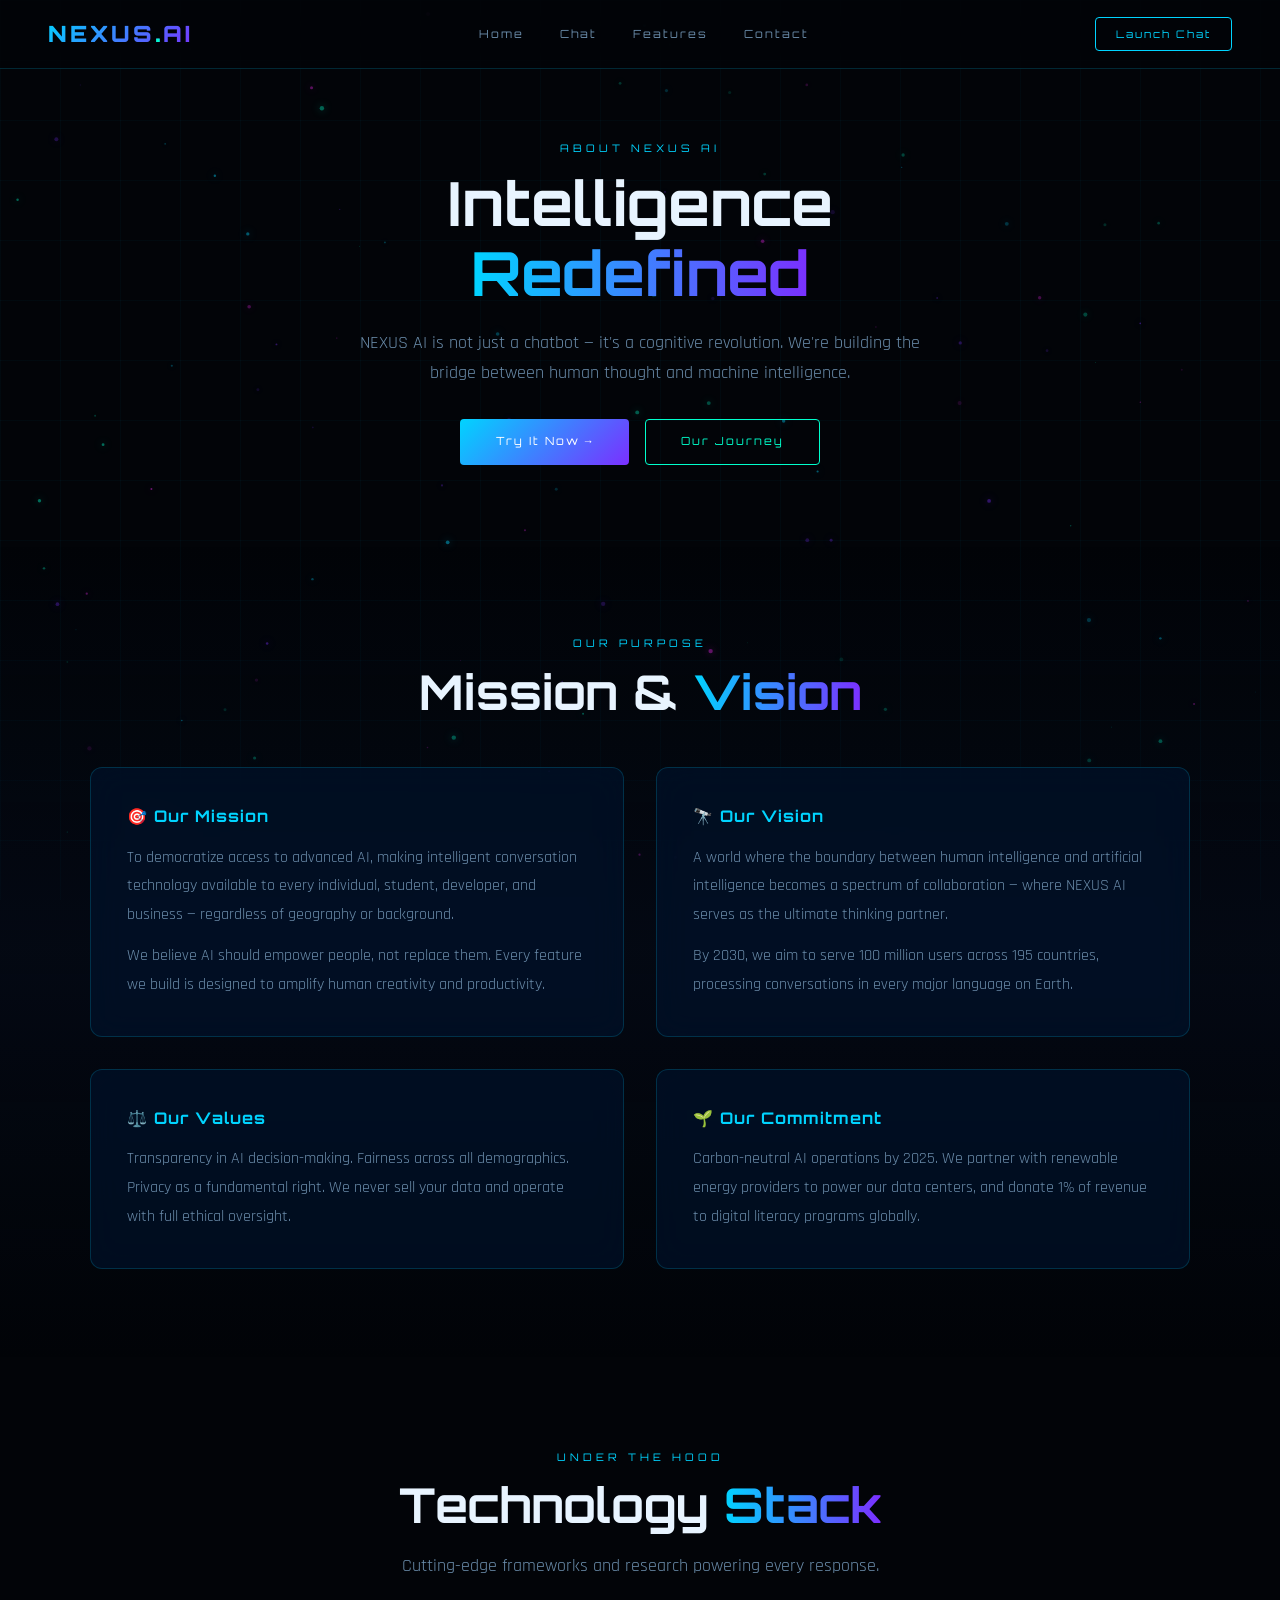
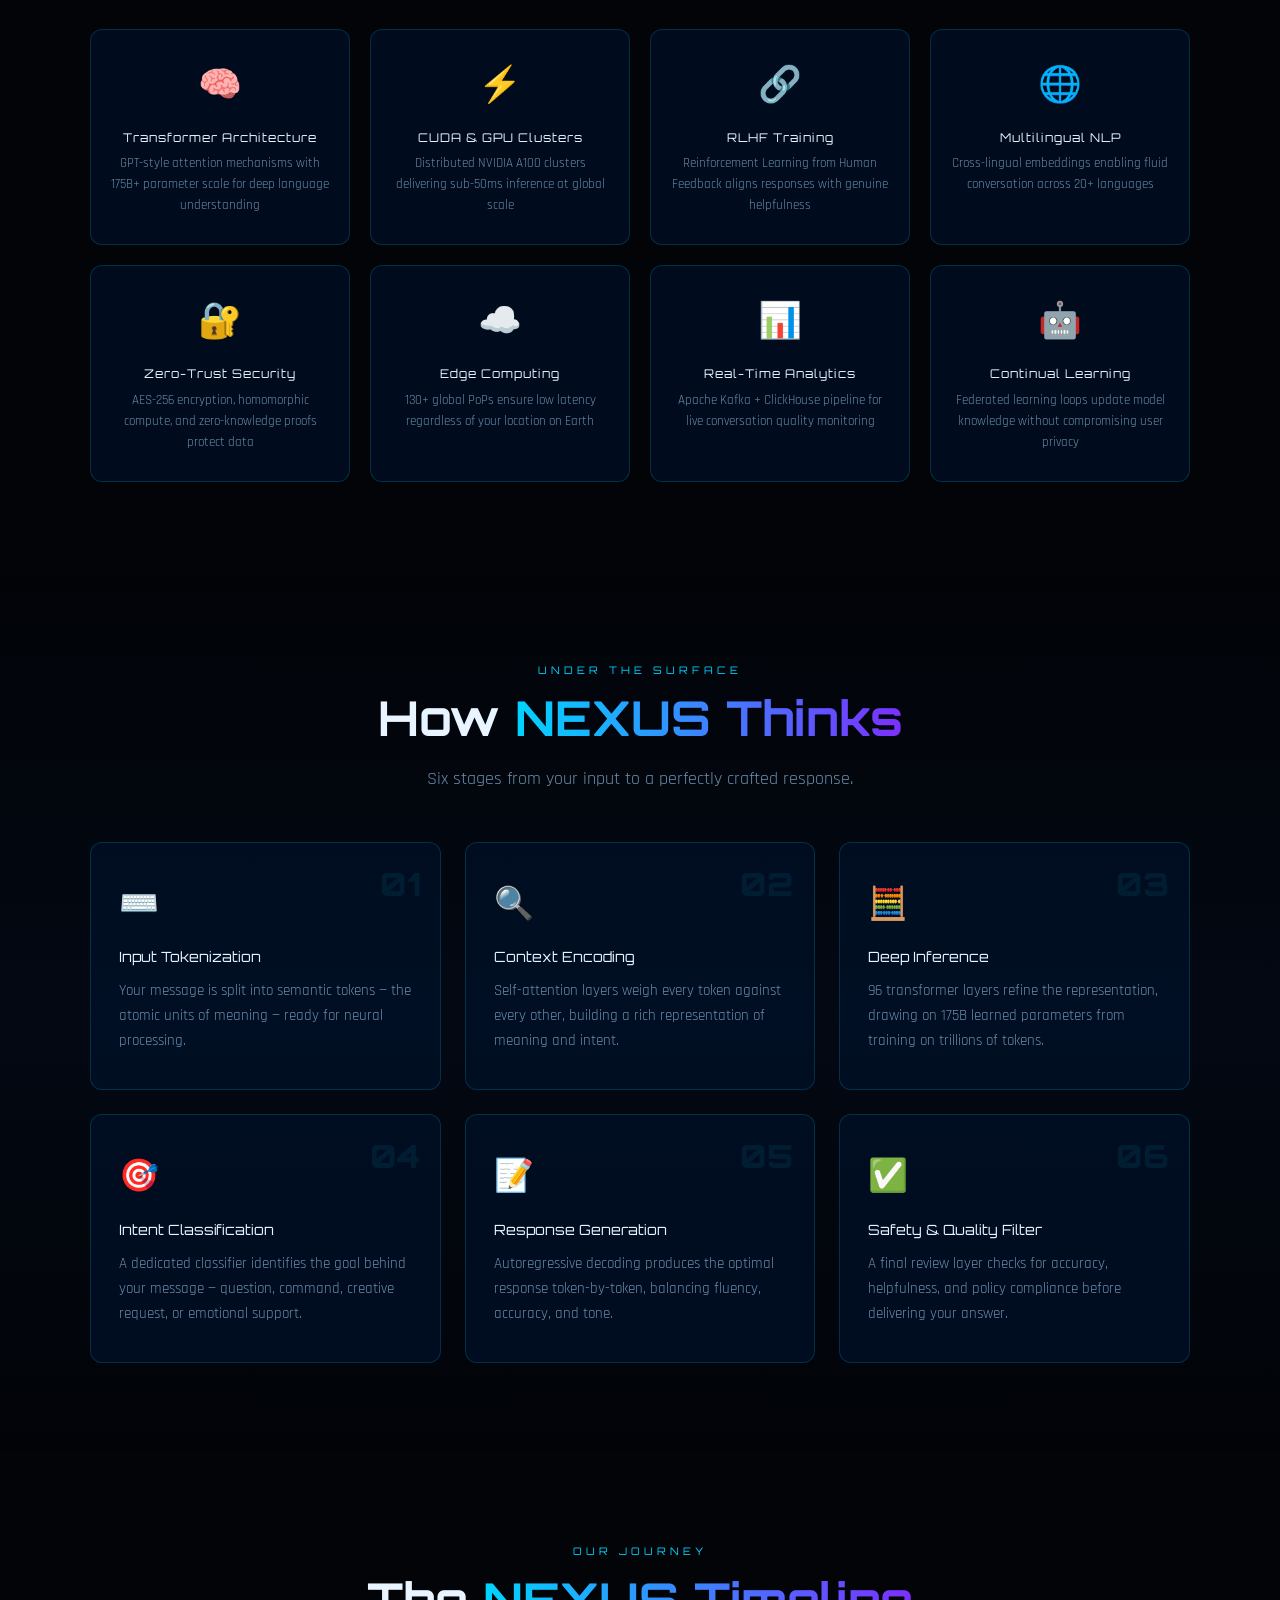
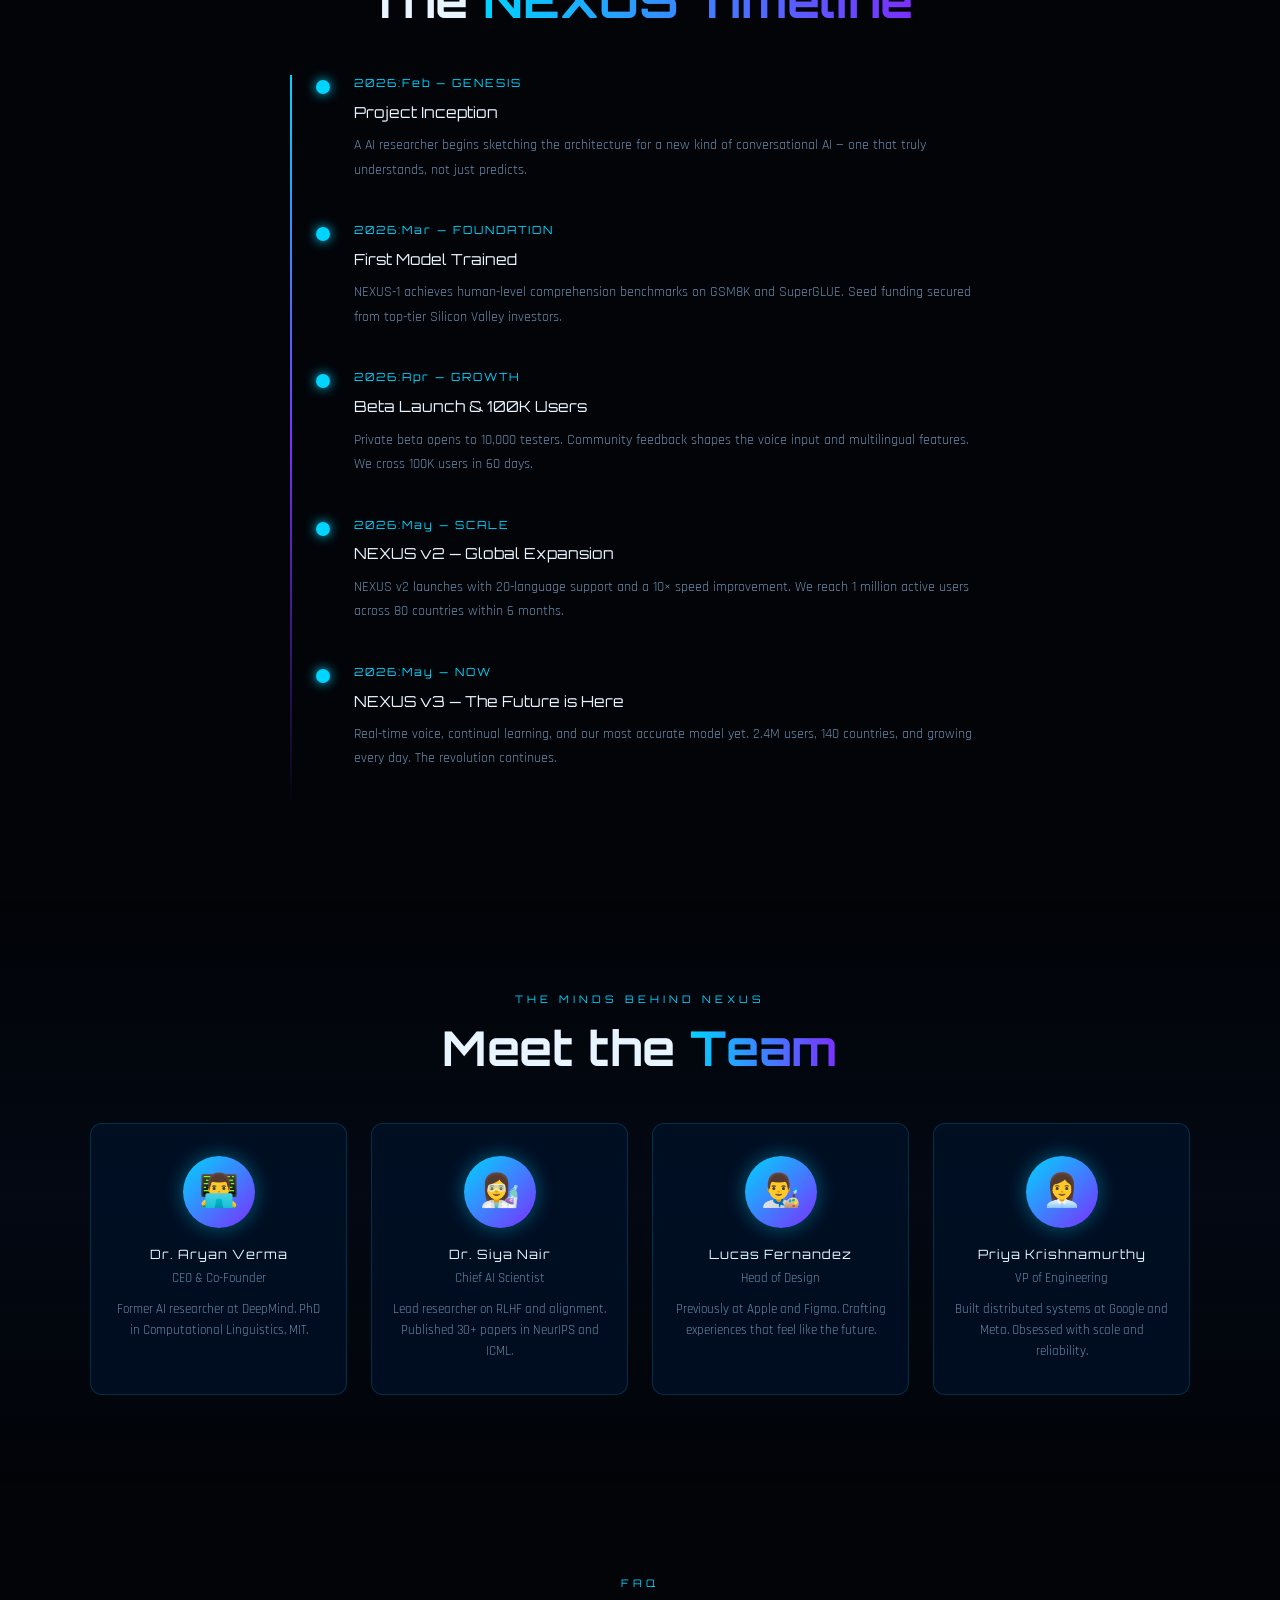
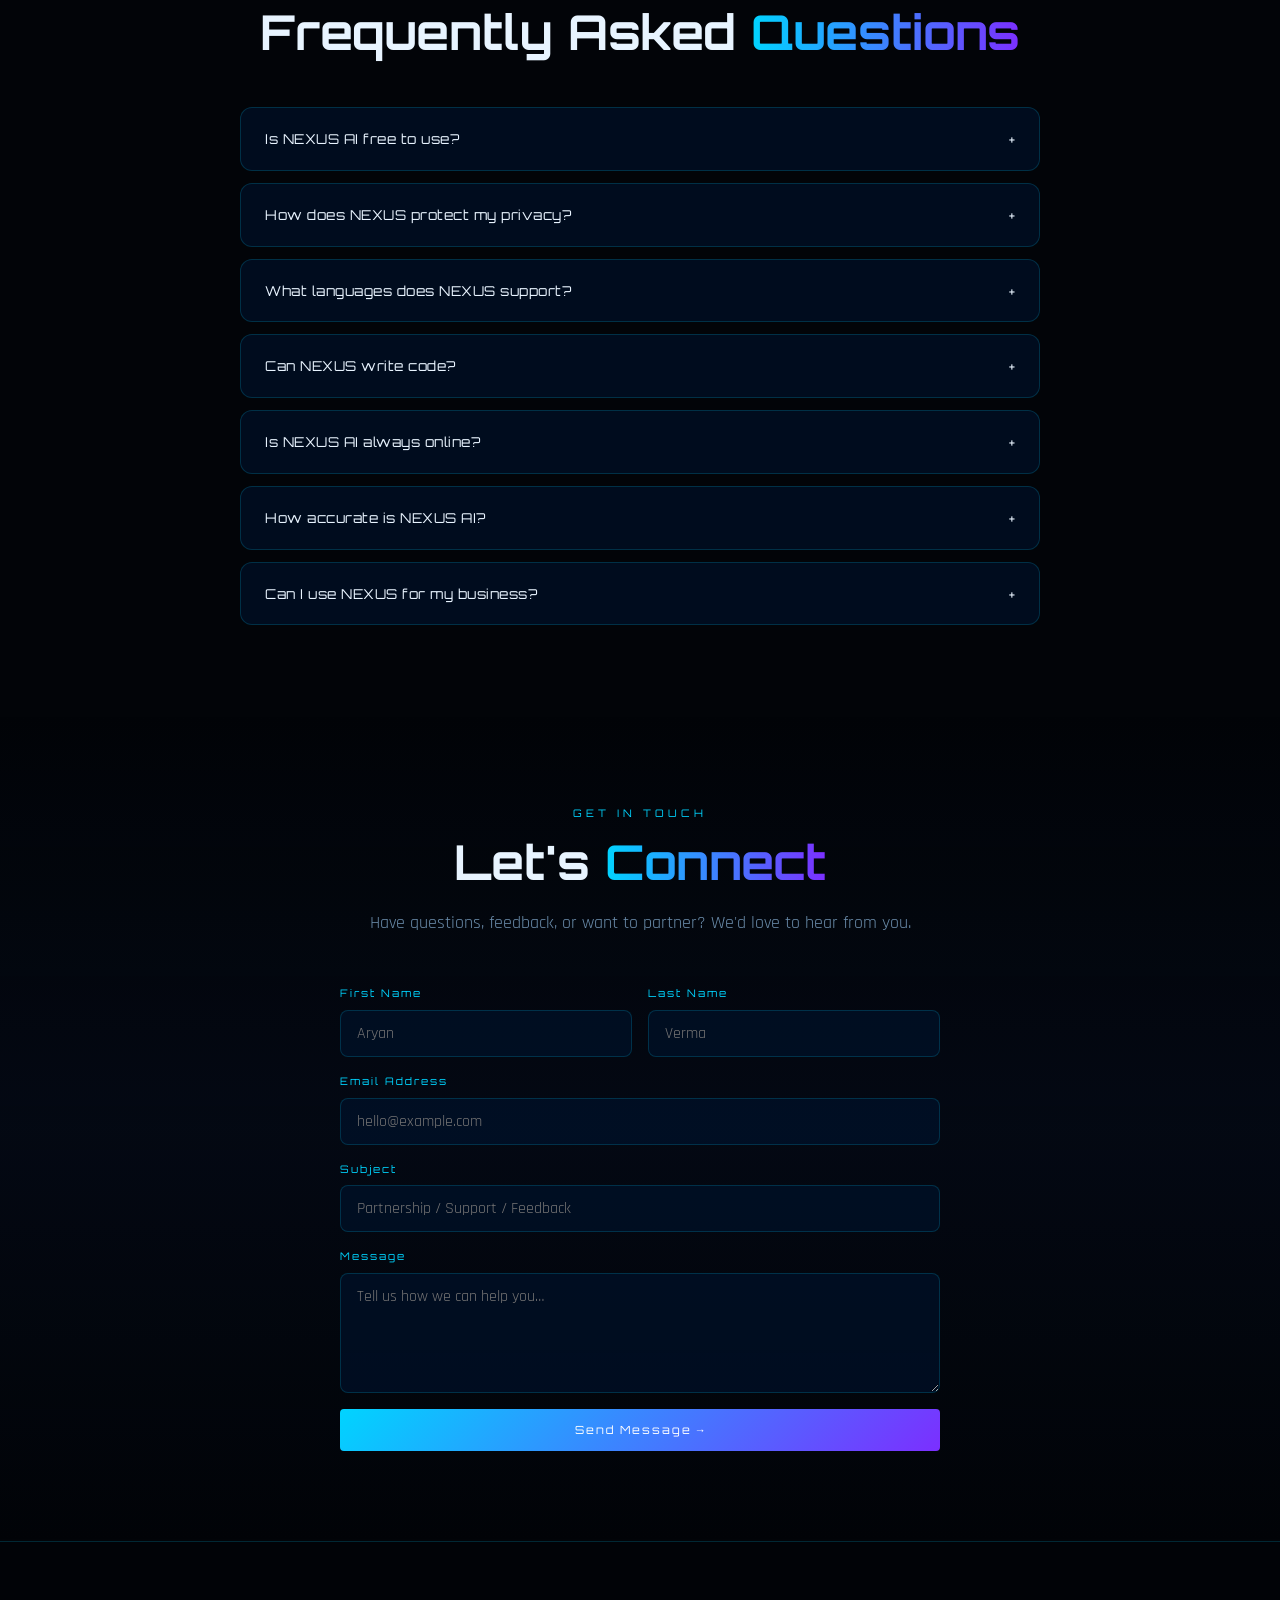
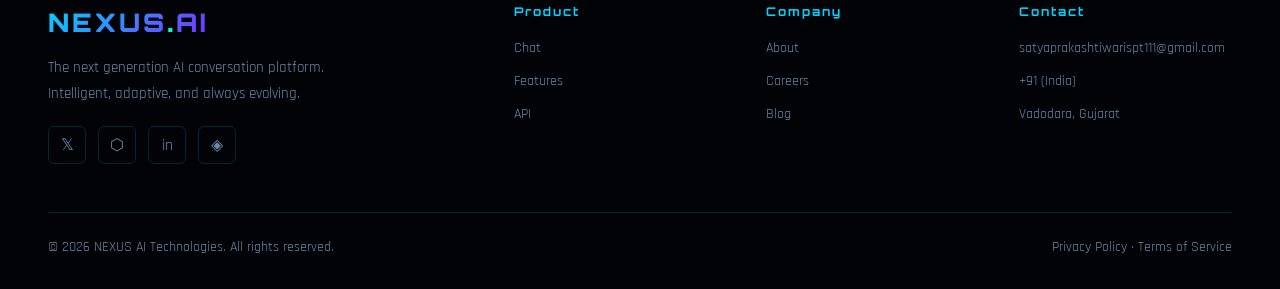
==== commit 95150fbf: "Add files via upload" ====
--- a/about.html
+++ b/about.html
@@ -208,31 +208,31 @@
       <div class="timeline">
 
         <div class="timeline-item reveal">
-          <div class="timeline-year">2020 — GENESIS</div>
+          <div class="timeline-year">2026:Feb — GENESIS</div>
           <div class="timeline-title">Project Inception</div>
-          <div class="timeline-desc">A small team of AI researchers begins sketching the architecture for a new kind of conversational AI — one that truly understands, not just predicts.</div>
+          <div class="timeline-desc">A AI researcher begins sketching the architecture for a new kind of conversational AI — one that truly understands, not just predicts.</div>
         </div>
 
         <div class="timeline-item reveal">
-          <div class="timeline-year">2021 — FOUNDATION</div>
+          <div class="timeline-year">2026:Mar — FOUNDATION</div>
           <div class="timeline-title">First Model Trained</div>
           <div class="timeline-desc">NEXUS-1 achieves human-level comprehension benchmarks on GSM8K and SuperGLUE. Seed funding secured from top-tier Silicon Valley investors.</div>
         </div>
 
         <div class="timeline-item reveal">
-          <div class="timeline-year">2022 — GROWTH</div>
+          <div class="timeline-year">2026:Apr — GROWTH</div>
           <div class="timeline-title">Beta Launch & 100K Users</div>
           <div class="timeline-desc">Private beta opens to 10,000 testers. Community feedback shapes the voice input and multilingual features. We cross 100K users in 60 days.</div>
         </div>
 
         <div class="timeline-item reveal">
-          <div class="timeline-year">2023 — SCALE</div>
+          <div class="timeline-year">2026:May — SCALE</div>
           <div class="timeline-title">NEXUS v2 — Global Expansion</div>
           <div class="timeline-desc">NEXUS v2 launches with 20-language support and a 10× speed improvement. We reach 1 million active users across 80 countries within 6 months.</div>
         </div>
 
         <div class="timeline-item reveal">
-          <div class="timeline-year">2024 — NOW</div>
+          <div class="timeline-year">2026:May — NOW</div>
           <div class="timeline-title">NEXUS v3 — The Future is Here</div>
           <div class="timeline-desc">Real-time voice, continual learning, and our most accurate model yet. 2.4M users, 140 countries, and growing every day. The revolution continues.</div>
         </div>
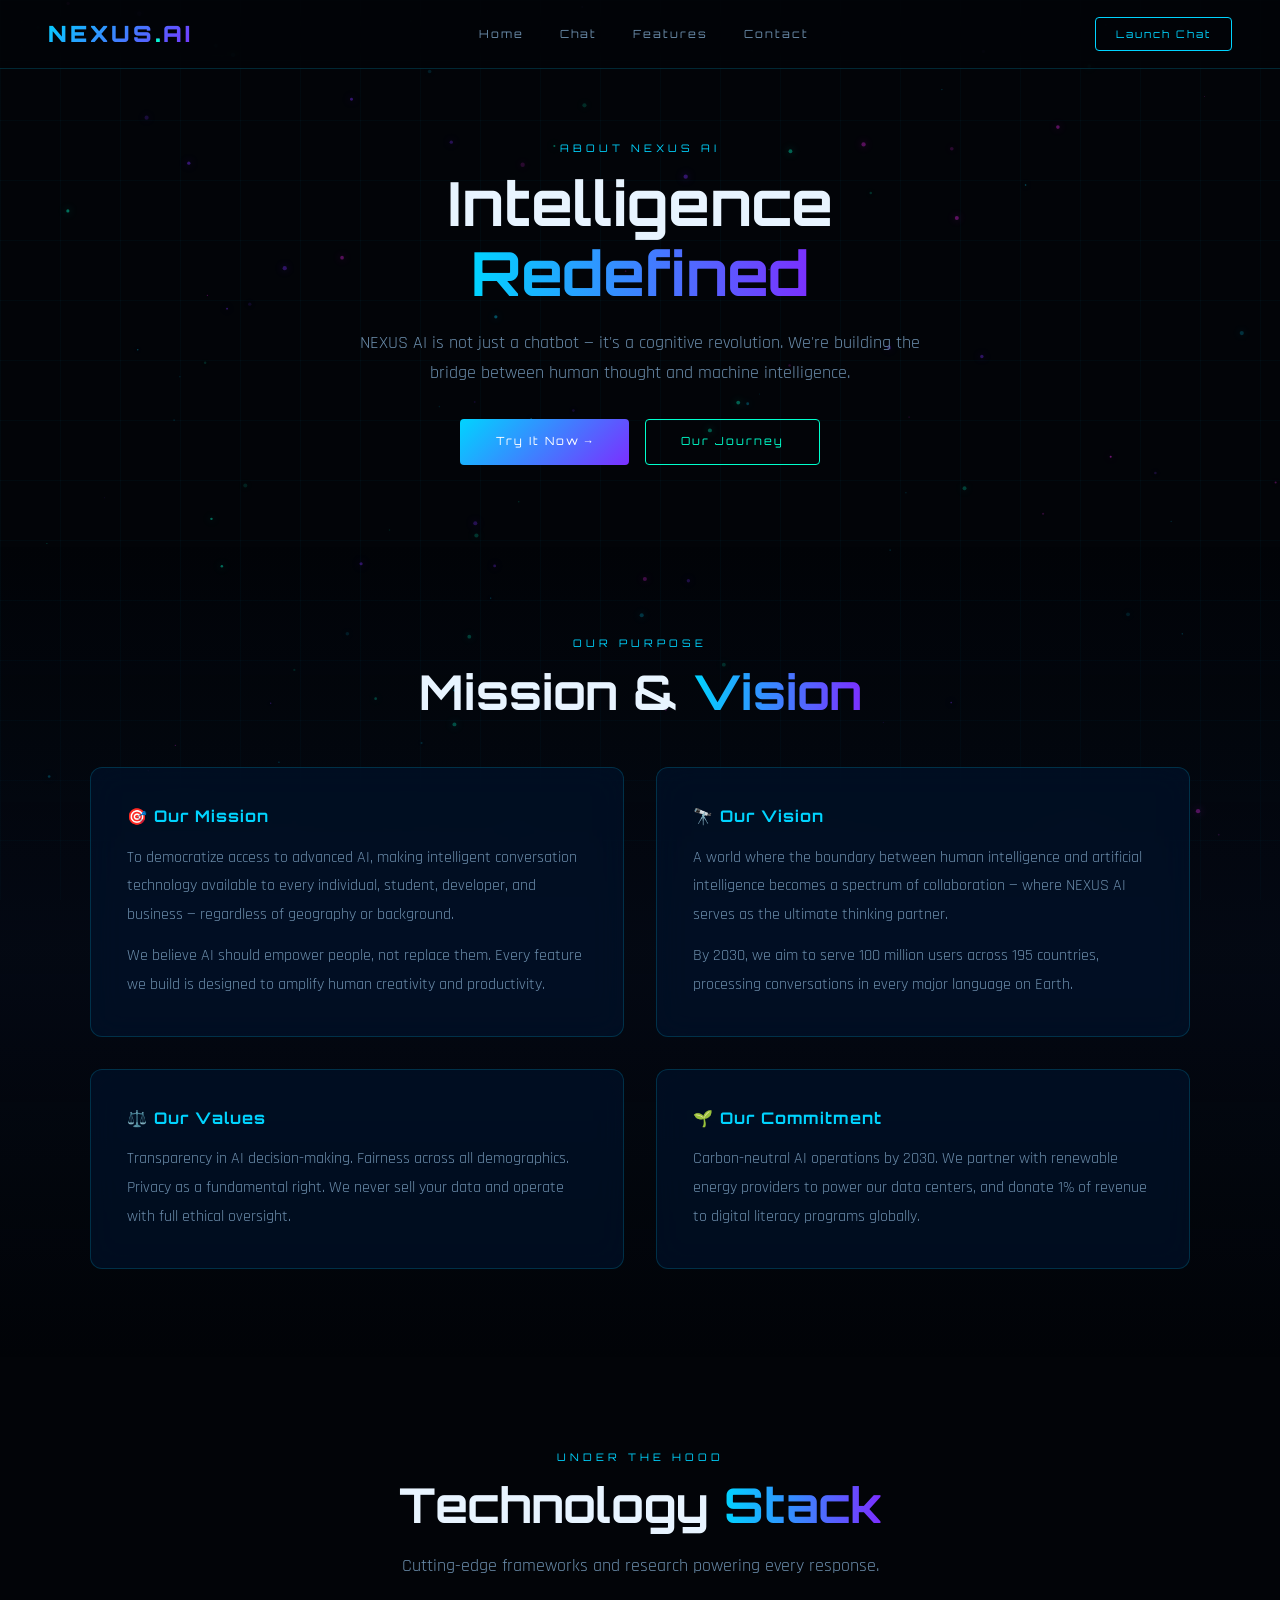
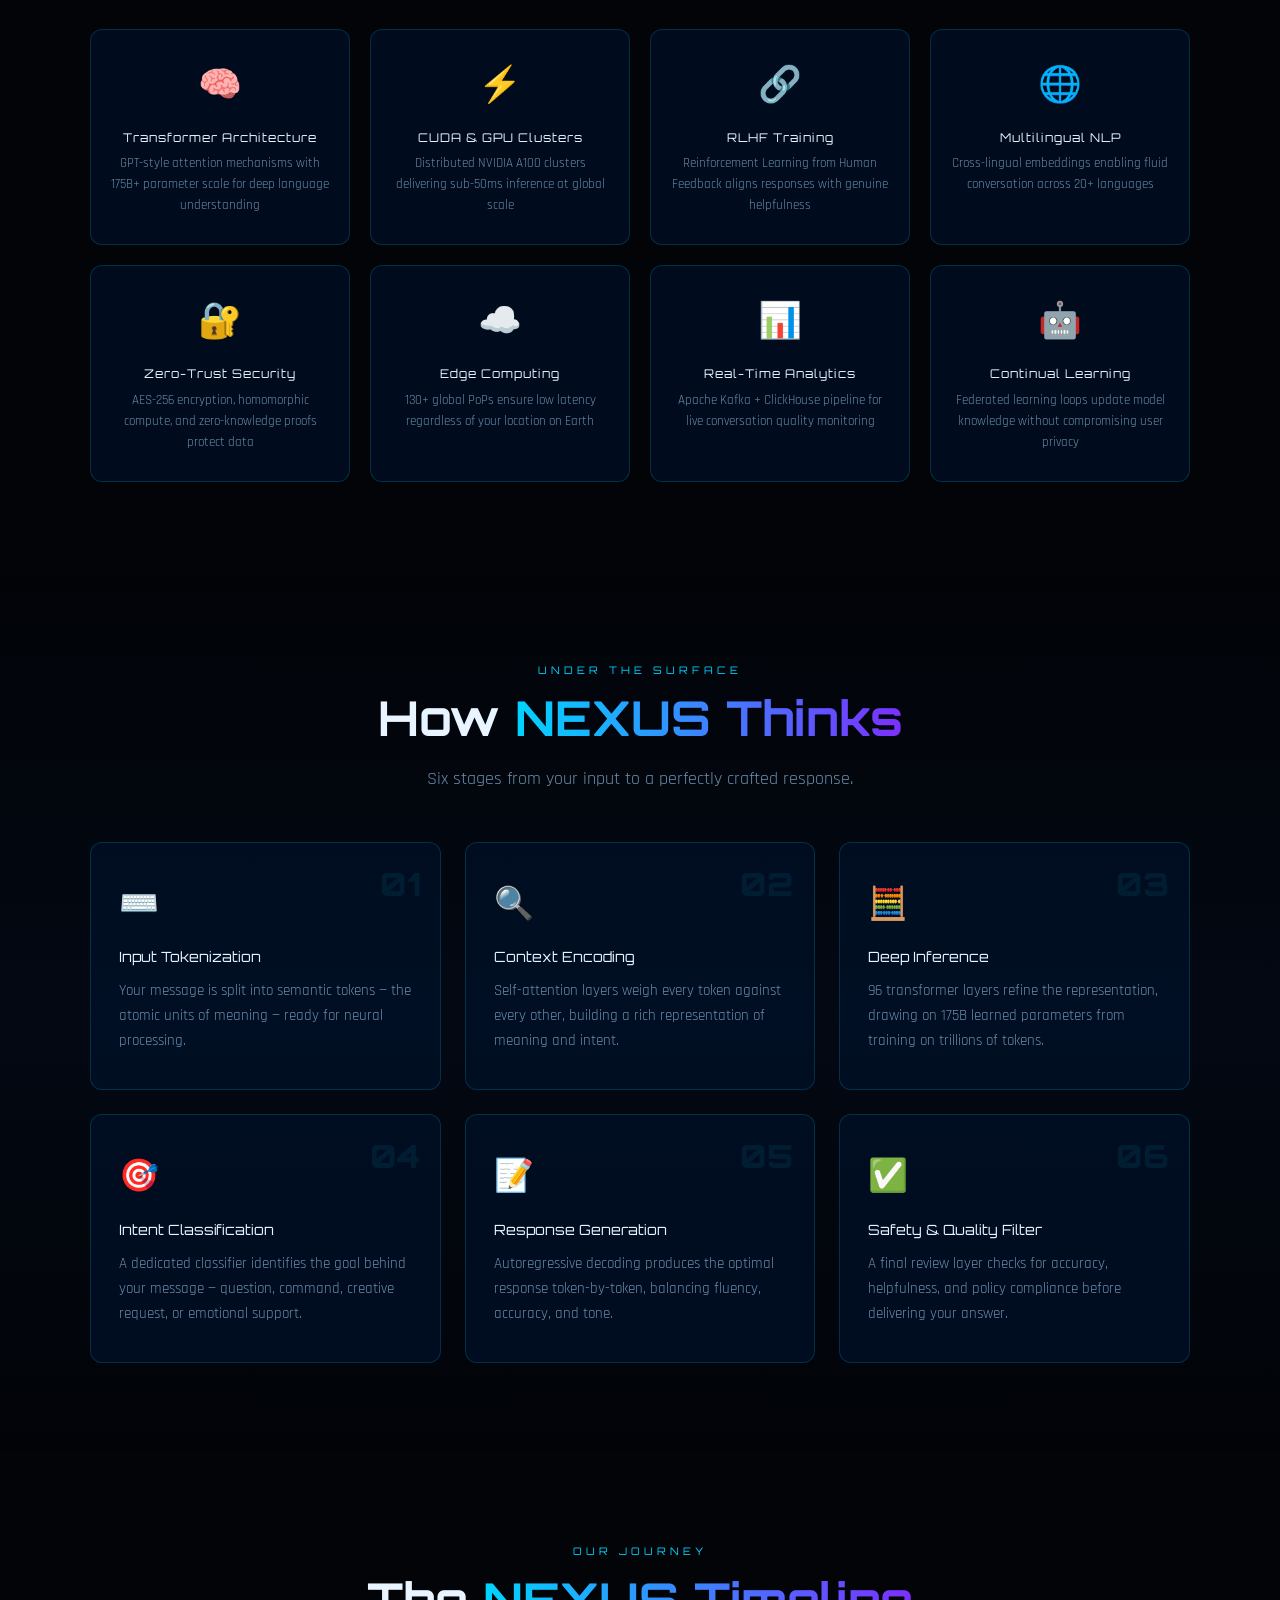
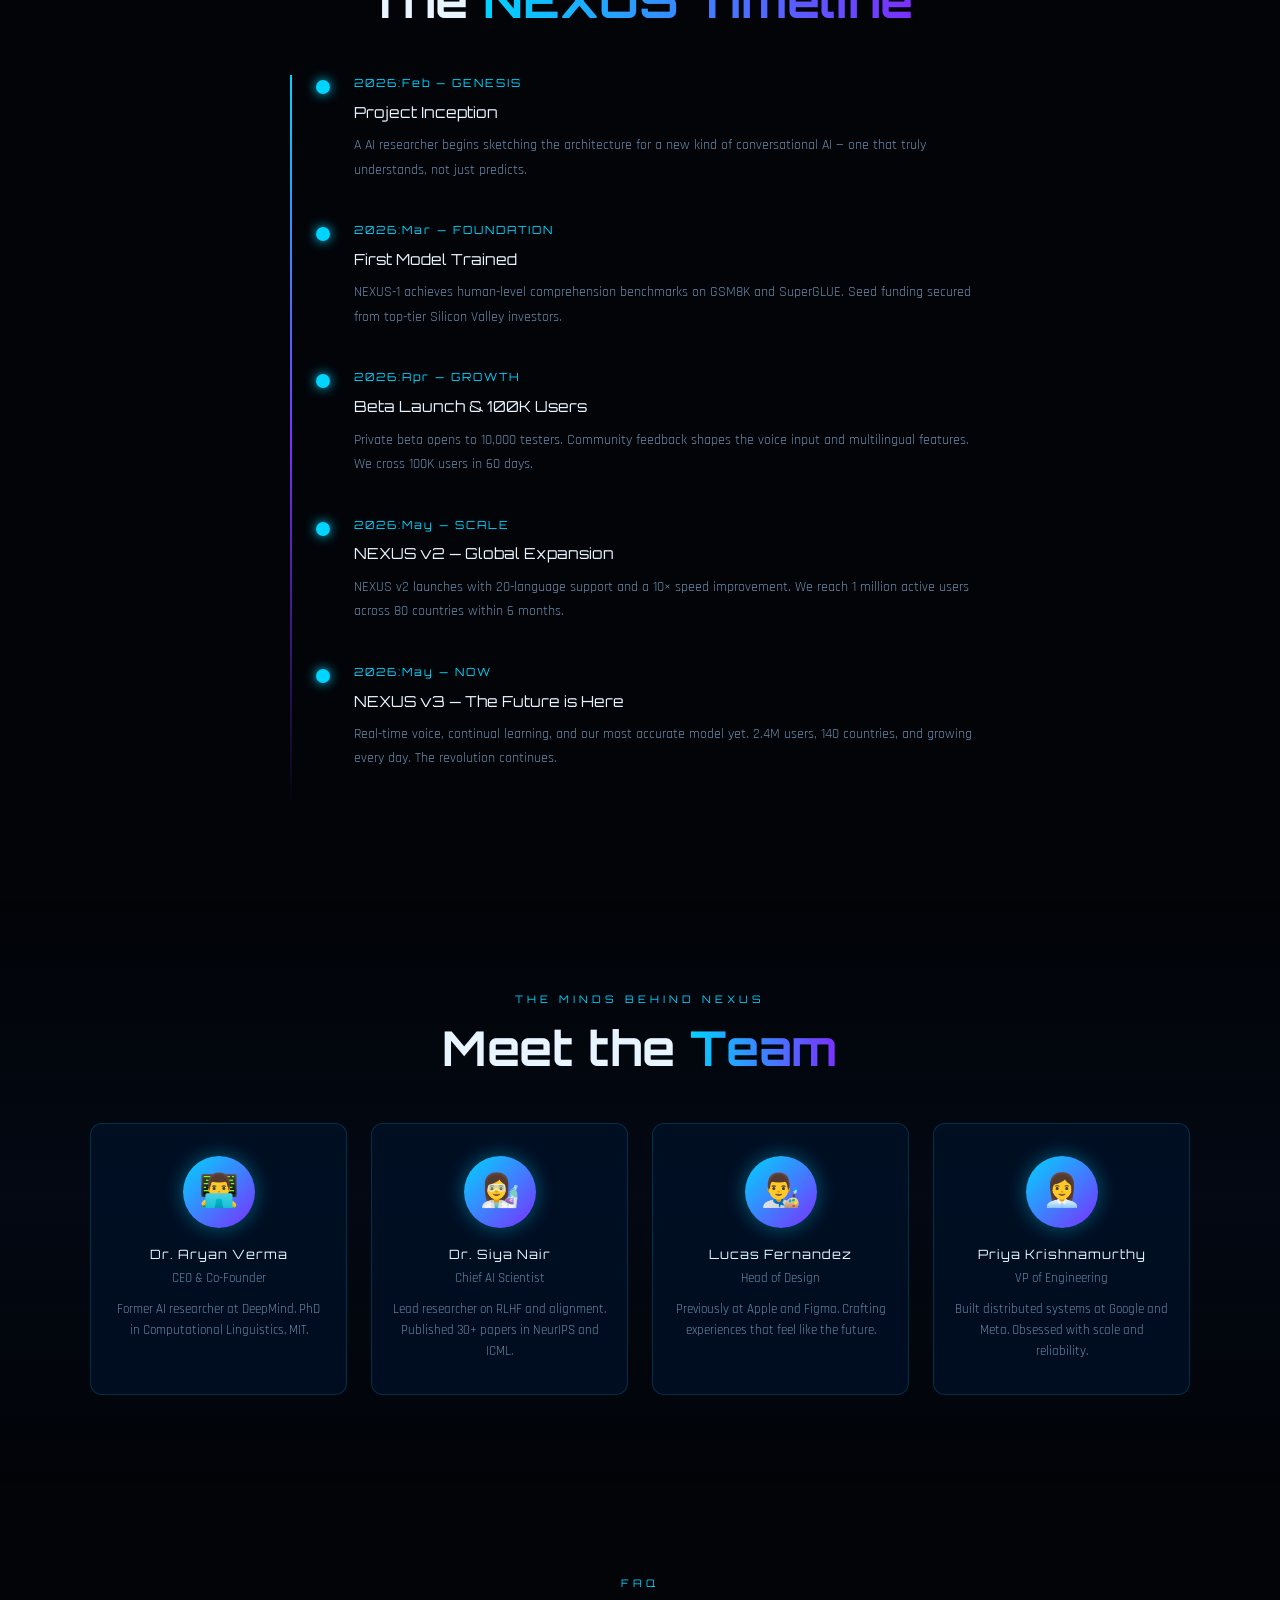
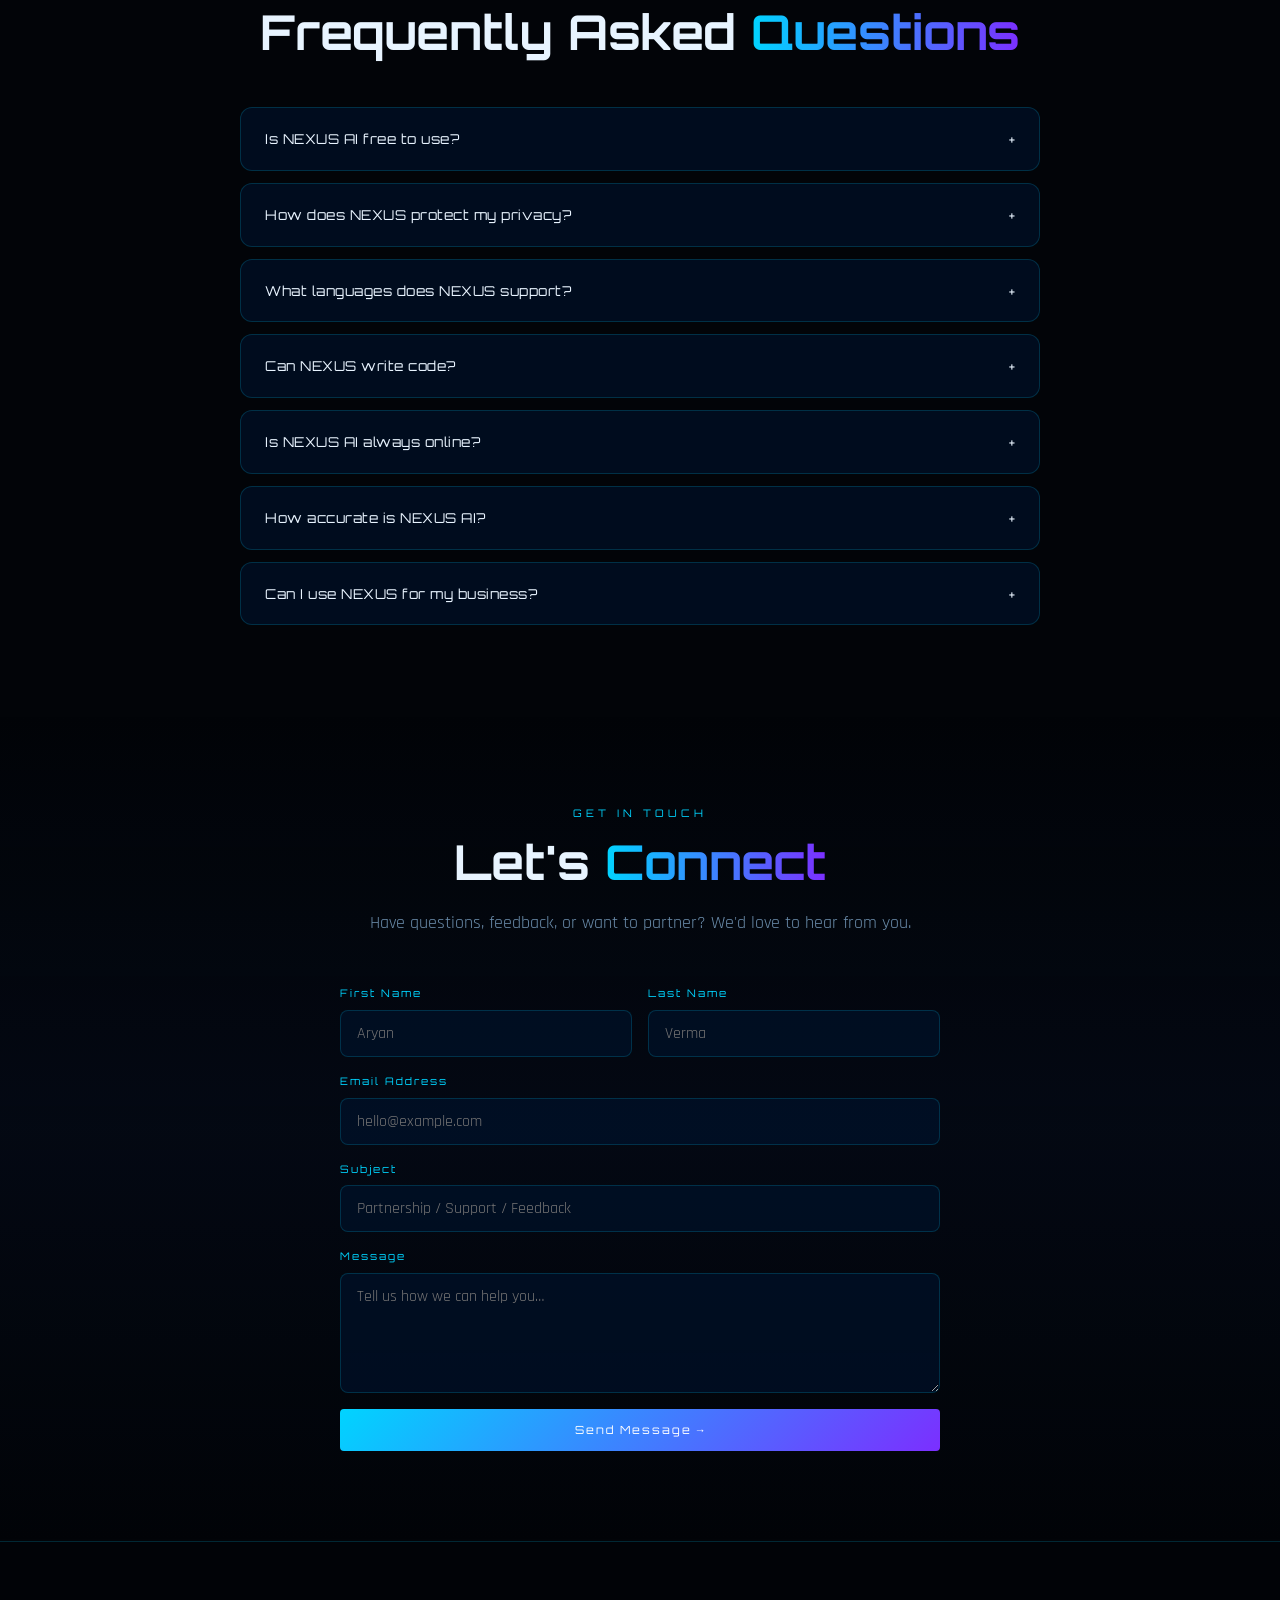
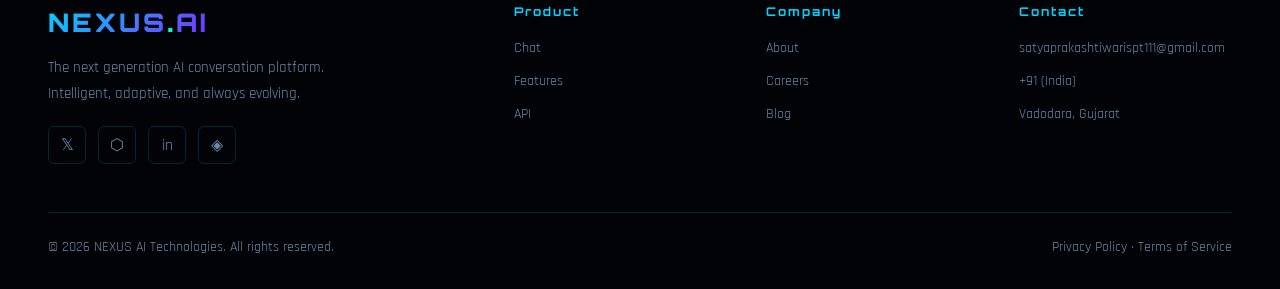
==== commit 1871b98a: "Add files via upload" ====
--- a/about.html
+++ b/about.html
@@ -86,7 +86,7 @@
 
       <div class="mission-card reveal">
         <h3>🌱 Our Commitment</h3>
-        <p>Carbon-neutral AI operations by 2025. We partner with renewable energy providers to power our data centers, and donate 1% of revenue to digital literacy programs globally.</p>
+        <p>Carbon-neutral AI operations by 2030. We partner with renewable energy providers to power our data centers, and donate 1% of revenue to digital literacy programs globally.</p>
       </div>
     </div>
   </div>
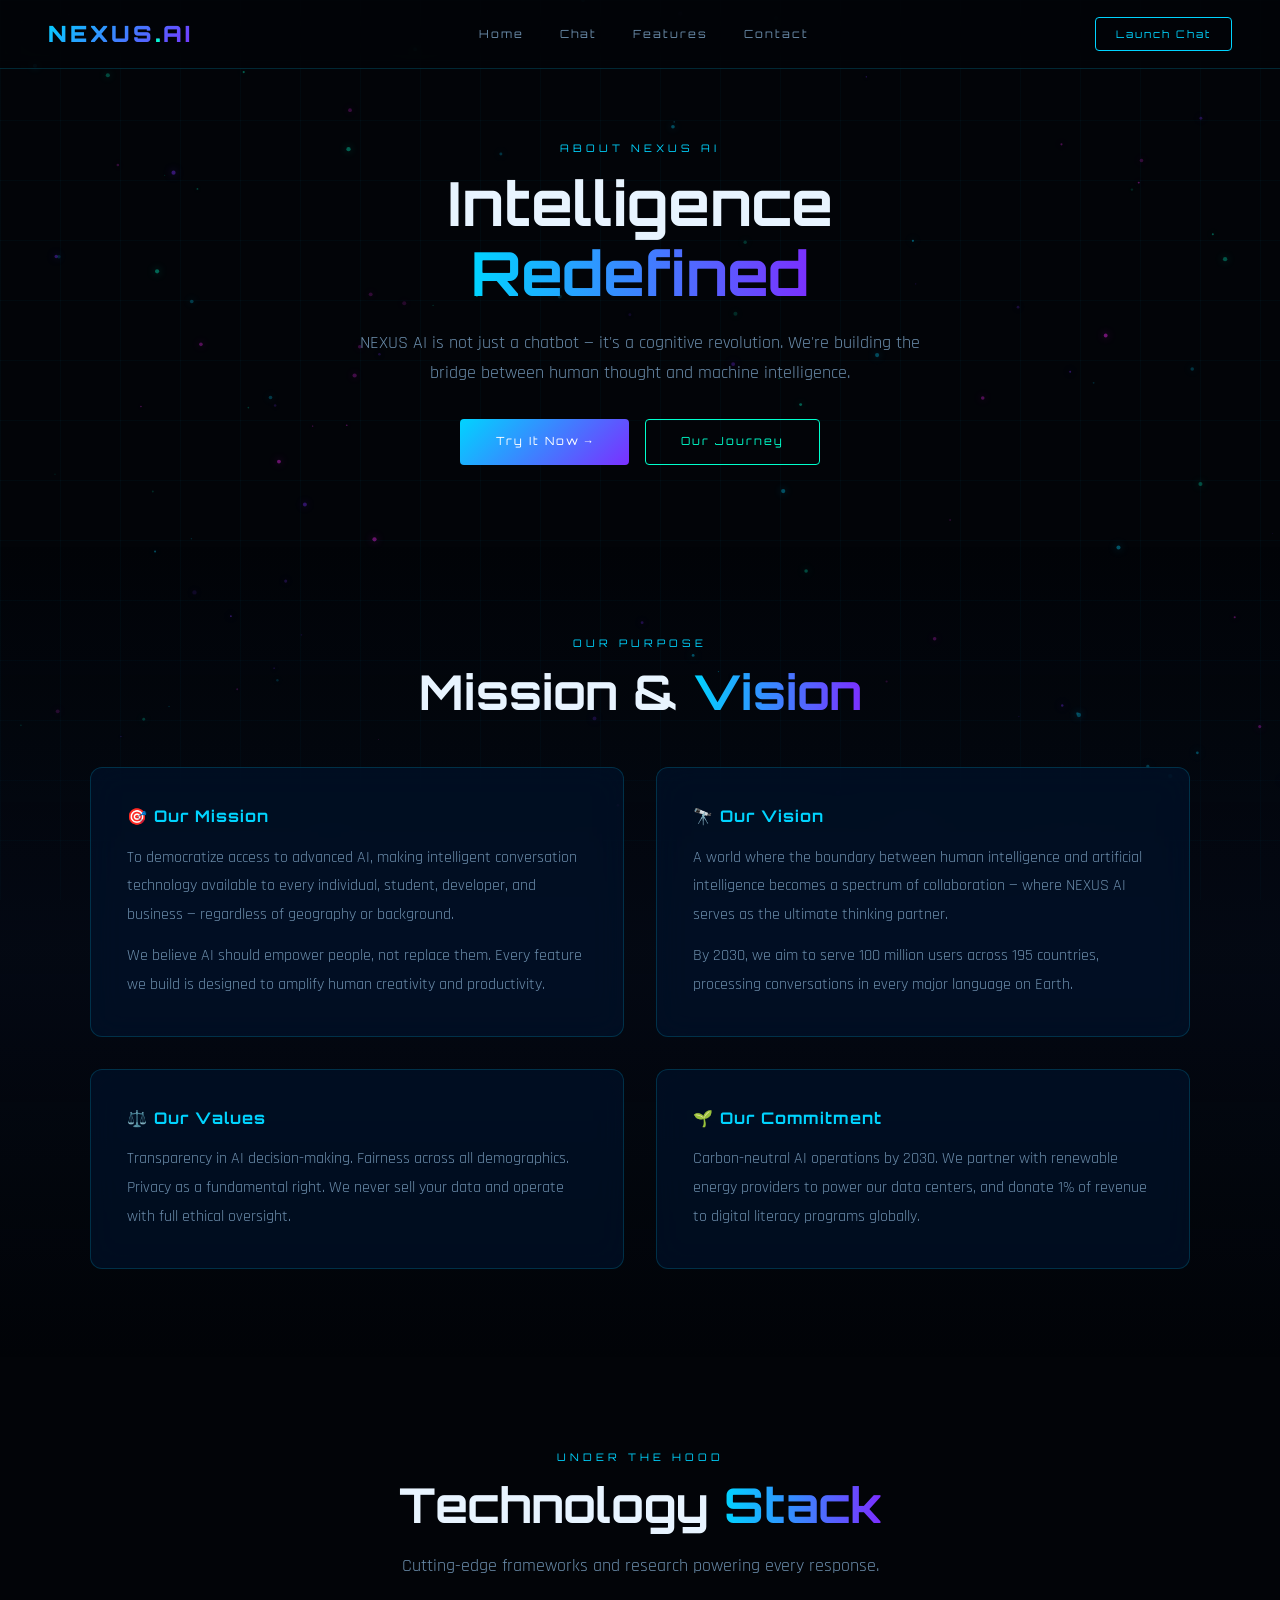
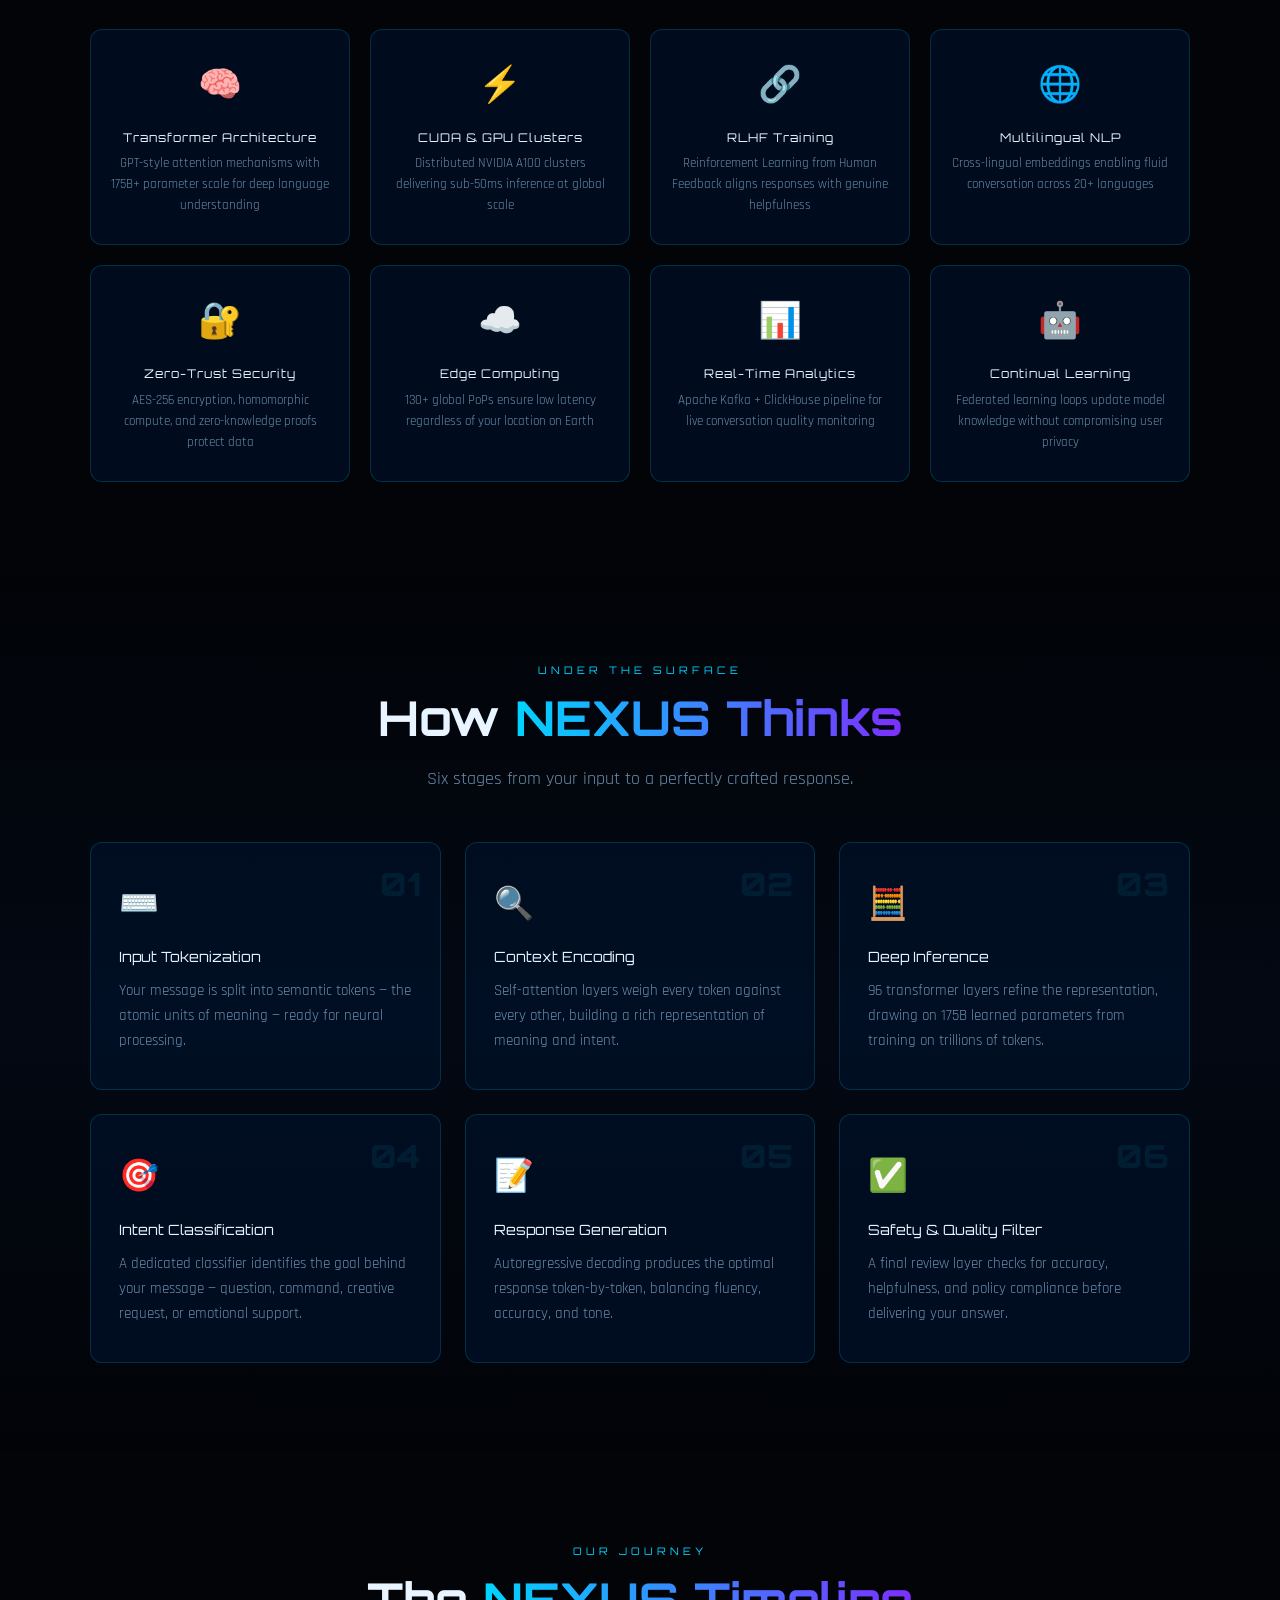
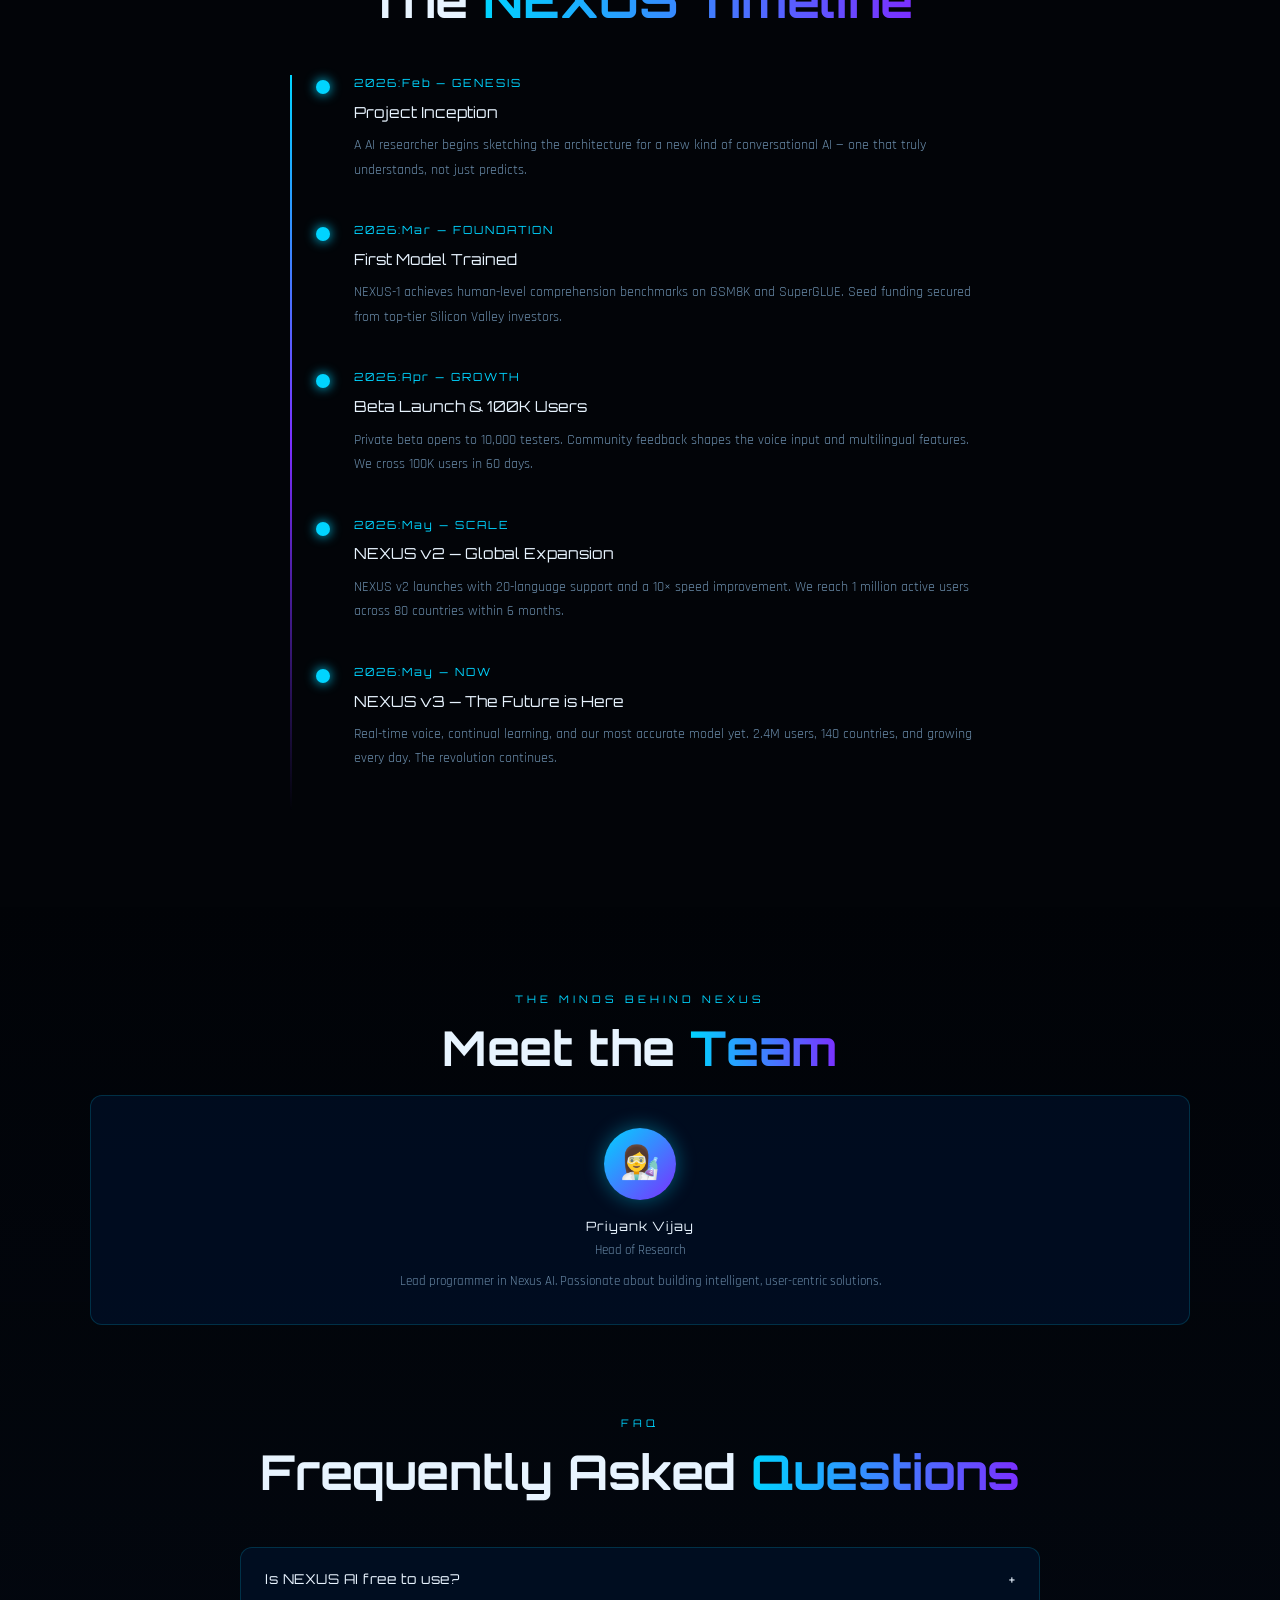
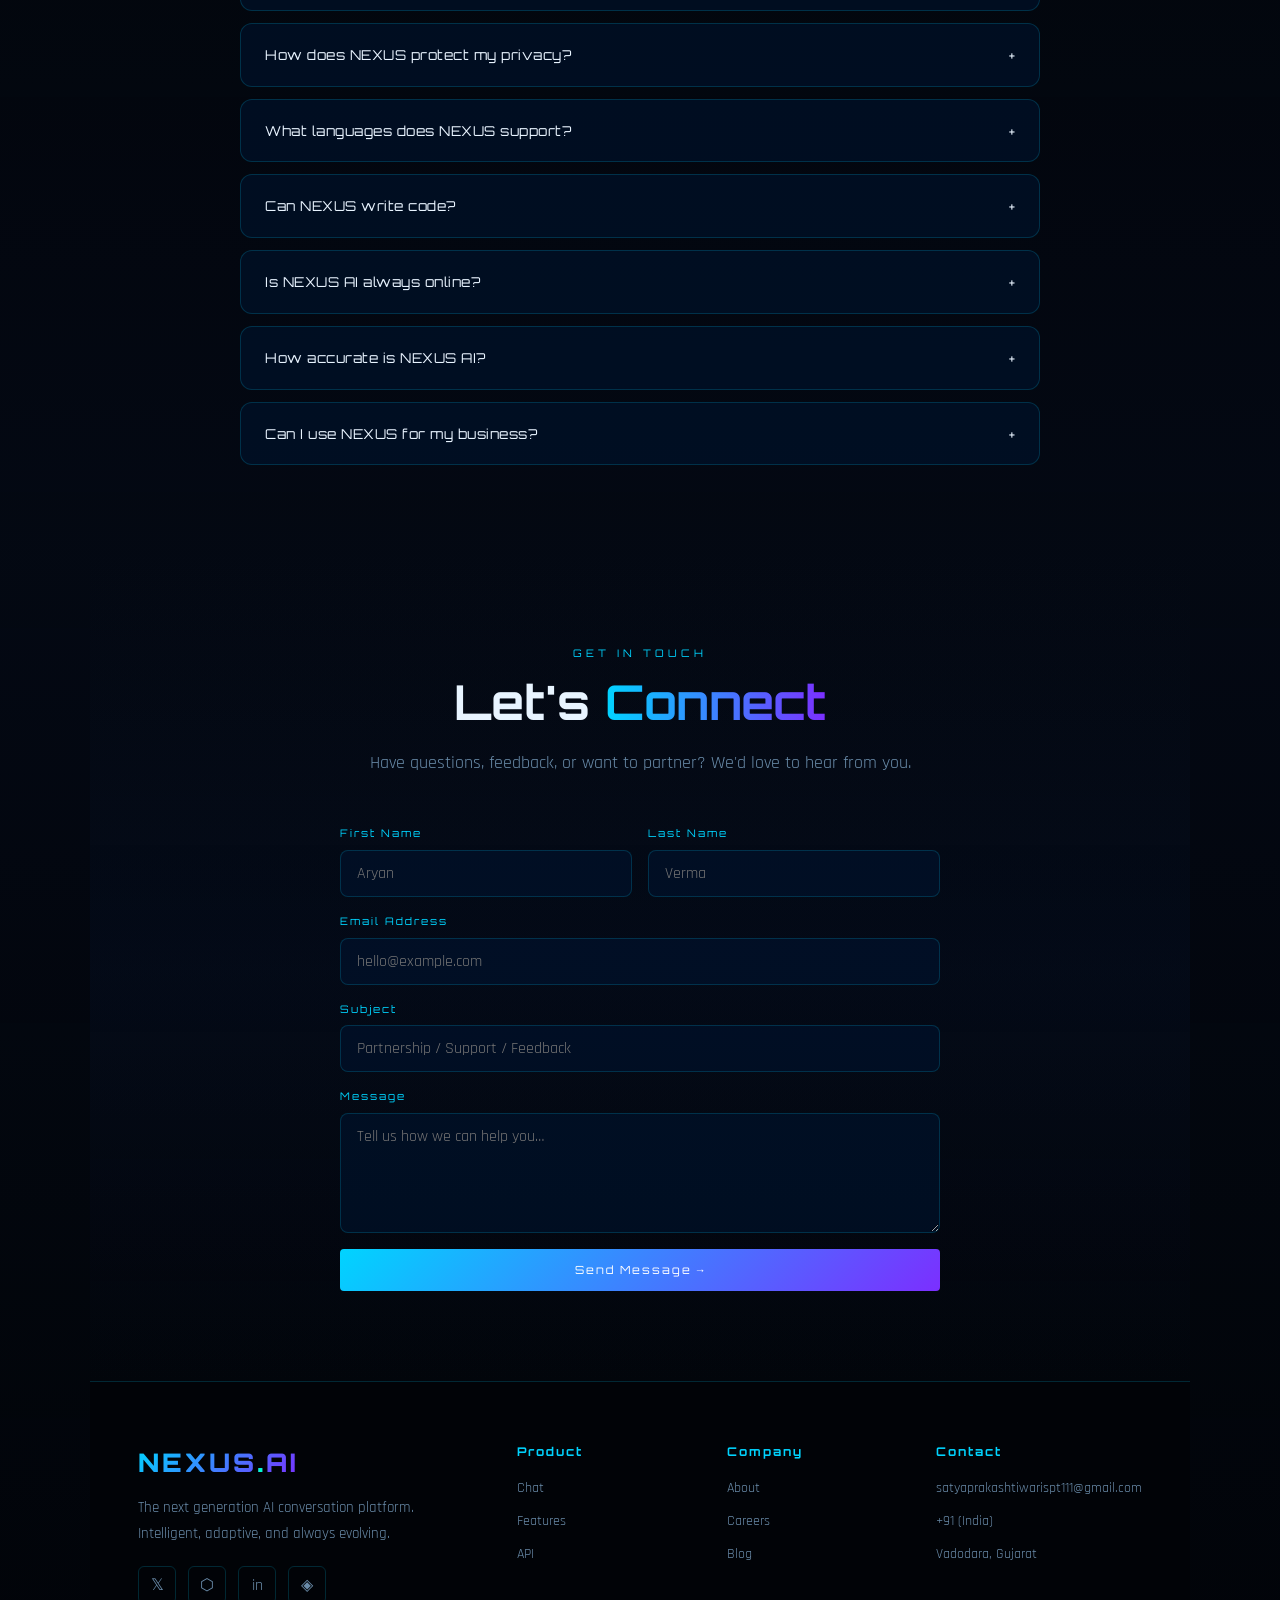
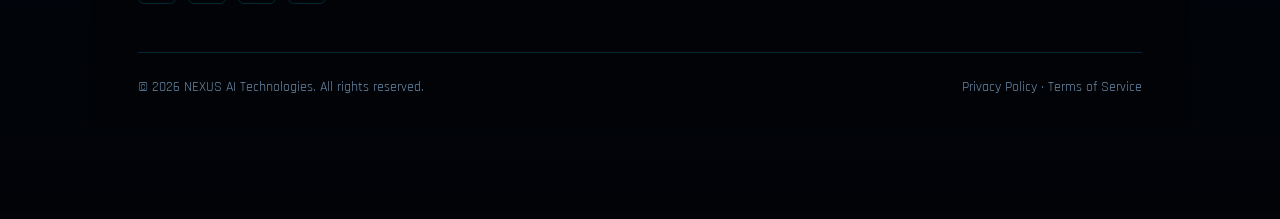
==== commit 04f7bb8f: "Add files via upload" ====
--- a/about.html
+++ b/about.html
@@ -252,22 +252,22 @@
       <h2 class="section-title">Meet the <span class="glow">Team</span></h2>
     </div>
 
-    <div class="team-grid">
+    <!-- <div class="team-grid">
       <div class="team-card reveal">
         <div class="team-avatar">👨‍💻</div>
         <div class="team-name">Dr. Aryan Verma</div>
         <div class="team-role">CEO & Co-Founder</div>
         <p style="font-size:0.82rem;color:var(--text-muted);margin-top:10px;line-height:1.6;">Former AI researcher at DeepMind. PhD in Computational Linguistics, MIT.</p>
-      </div>
+      </div>-->
 
       <div class="team-card reveal">
         <div class="team-avatar">👩‍🔬</div>
-        <div class="team-name">Dr. Siya Nair</div>
-        <div class="team-role">Chief AI Scientist</div>
-        <p style="font-size:0.82rem;color:var(--text-muted);margin-top:10px;line-height:1.6;">Lead researcher on RLHF and alignment. Published 30+ papers in NeurIPS and ICML.</p>
-      </div>
-
-      <div class="team-card reveal">
+        <div class="team-name">Priyank Vijay</div>
+        <div class="team-role">Head of Research</div>
+        <p style="font-size:0.82rem;color:var(--text-muted);margin-top:10px;line-height:1.6;">Lead programmer in Nexus AI. Passionate about building intelligent, user-centric solutions.</p>
+      </div>
+
+      <!--<div class="team-card reveal">
         <div class="team-avatar">👨‍🎨</div>
         <div class="team-name">Lucas Fernandez</div>
         <div class="team-role">Head of Design</div>
@@ -282,7 +282,7 @@
       </div>
     </div>
   </div>
-</section>
+</section>-->
 
 <!-- ════════════════════════════════════════════════════════
      FAQ
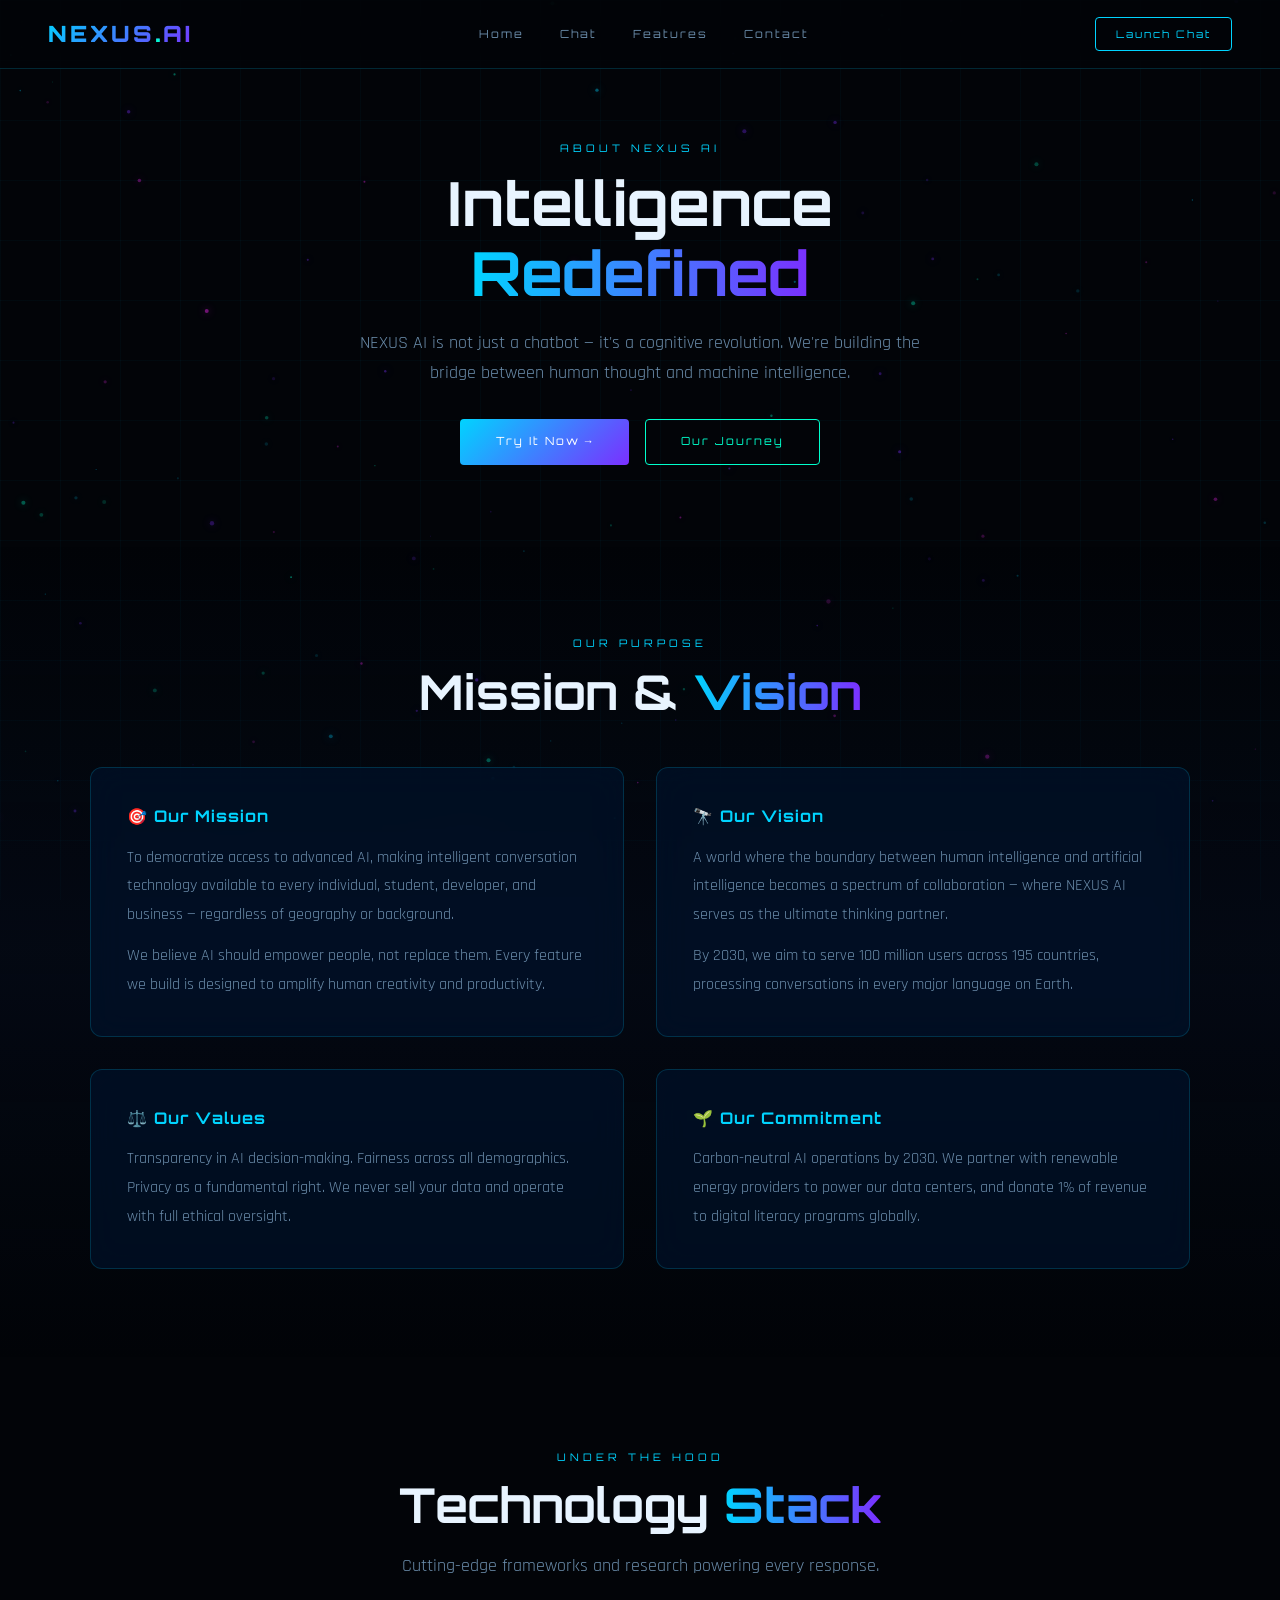
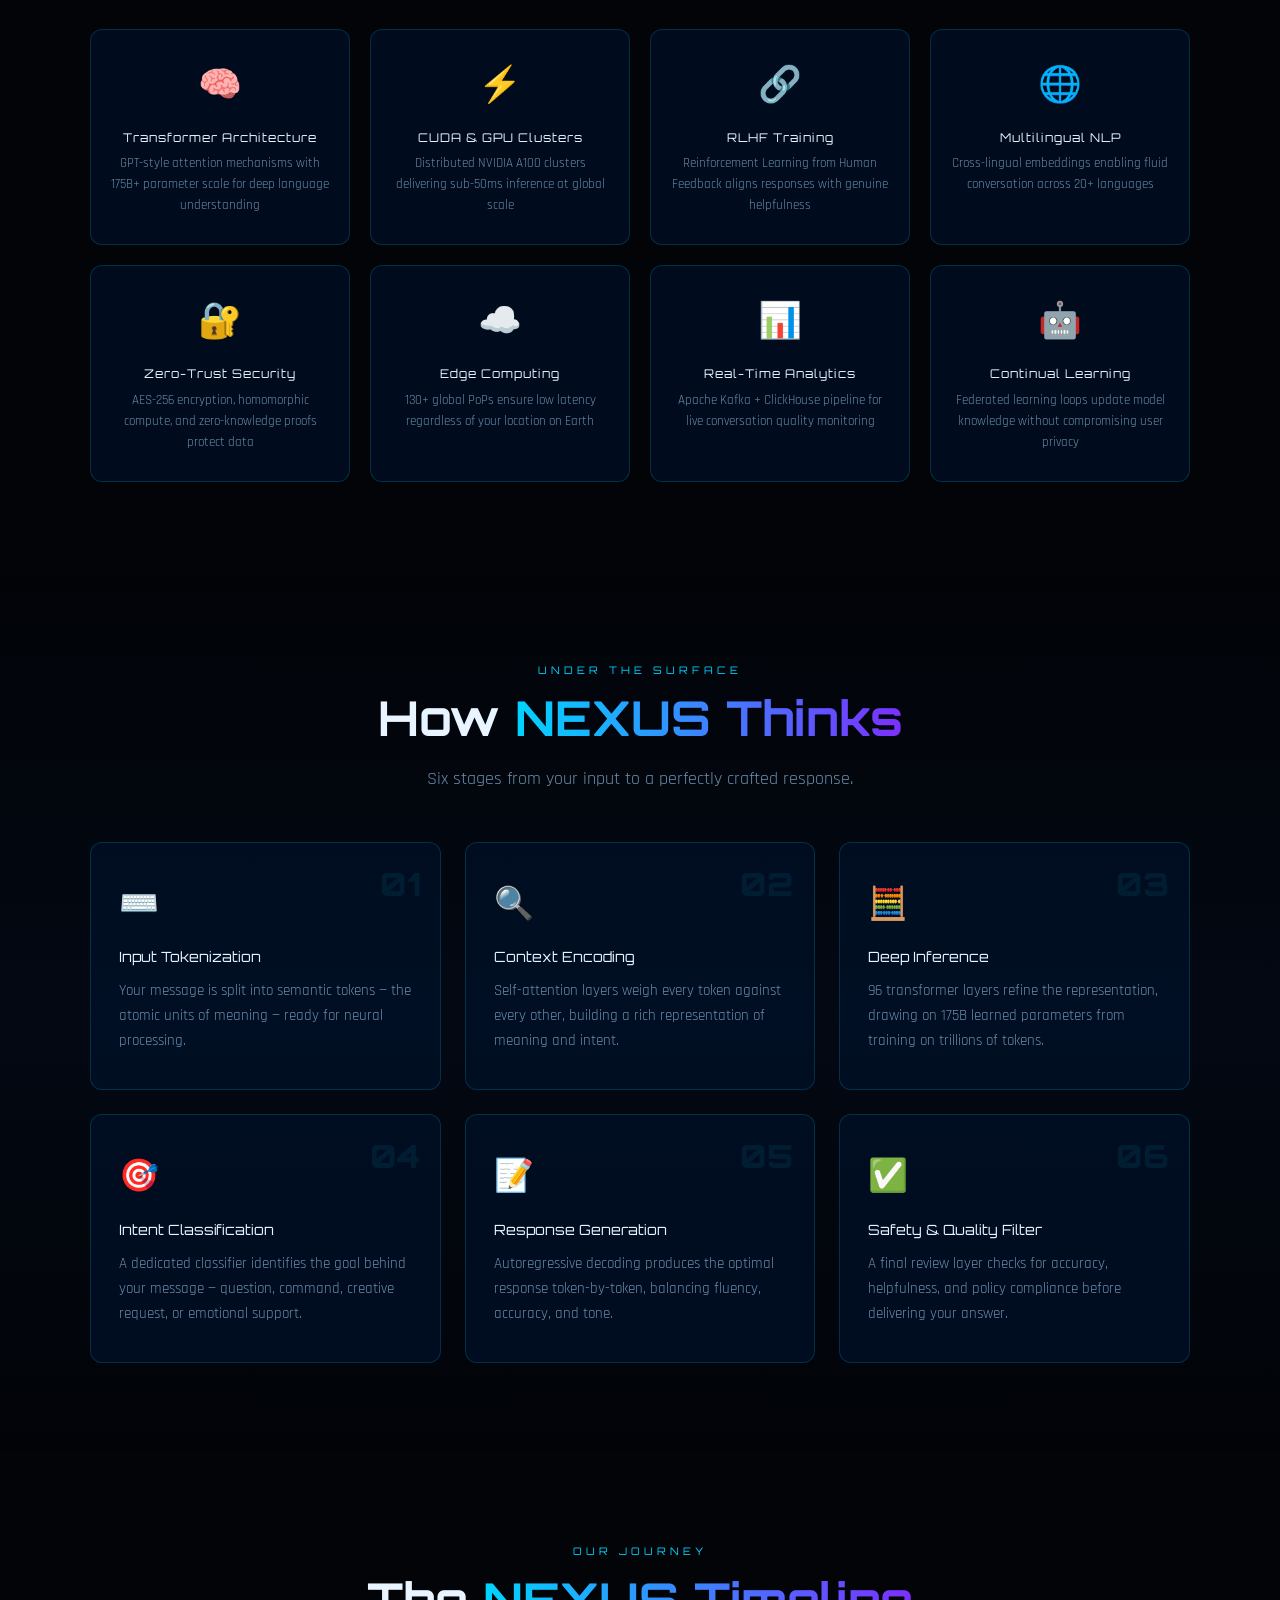
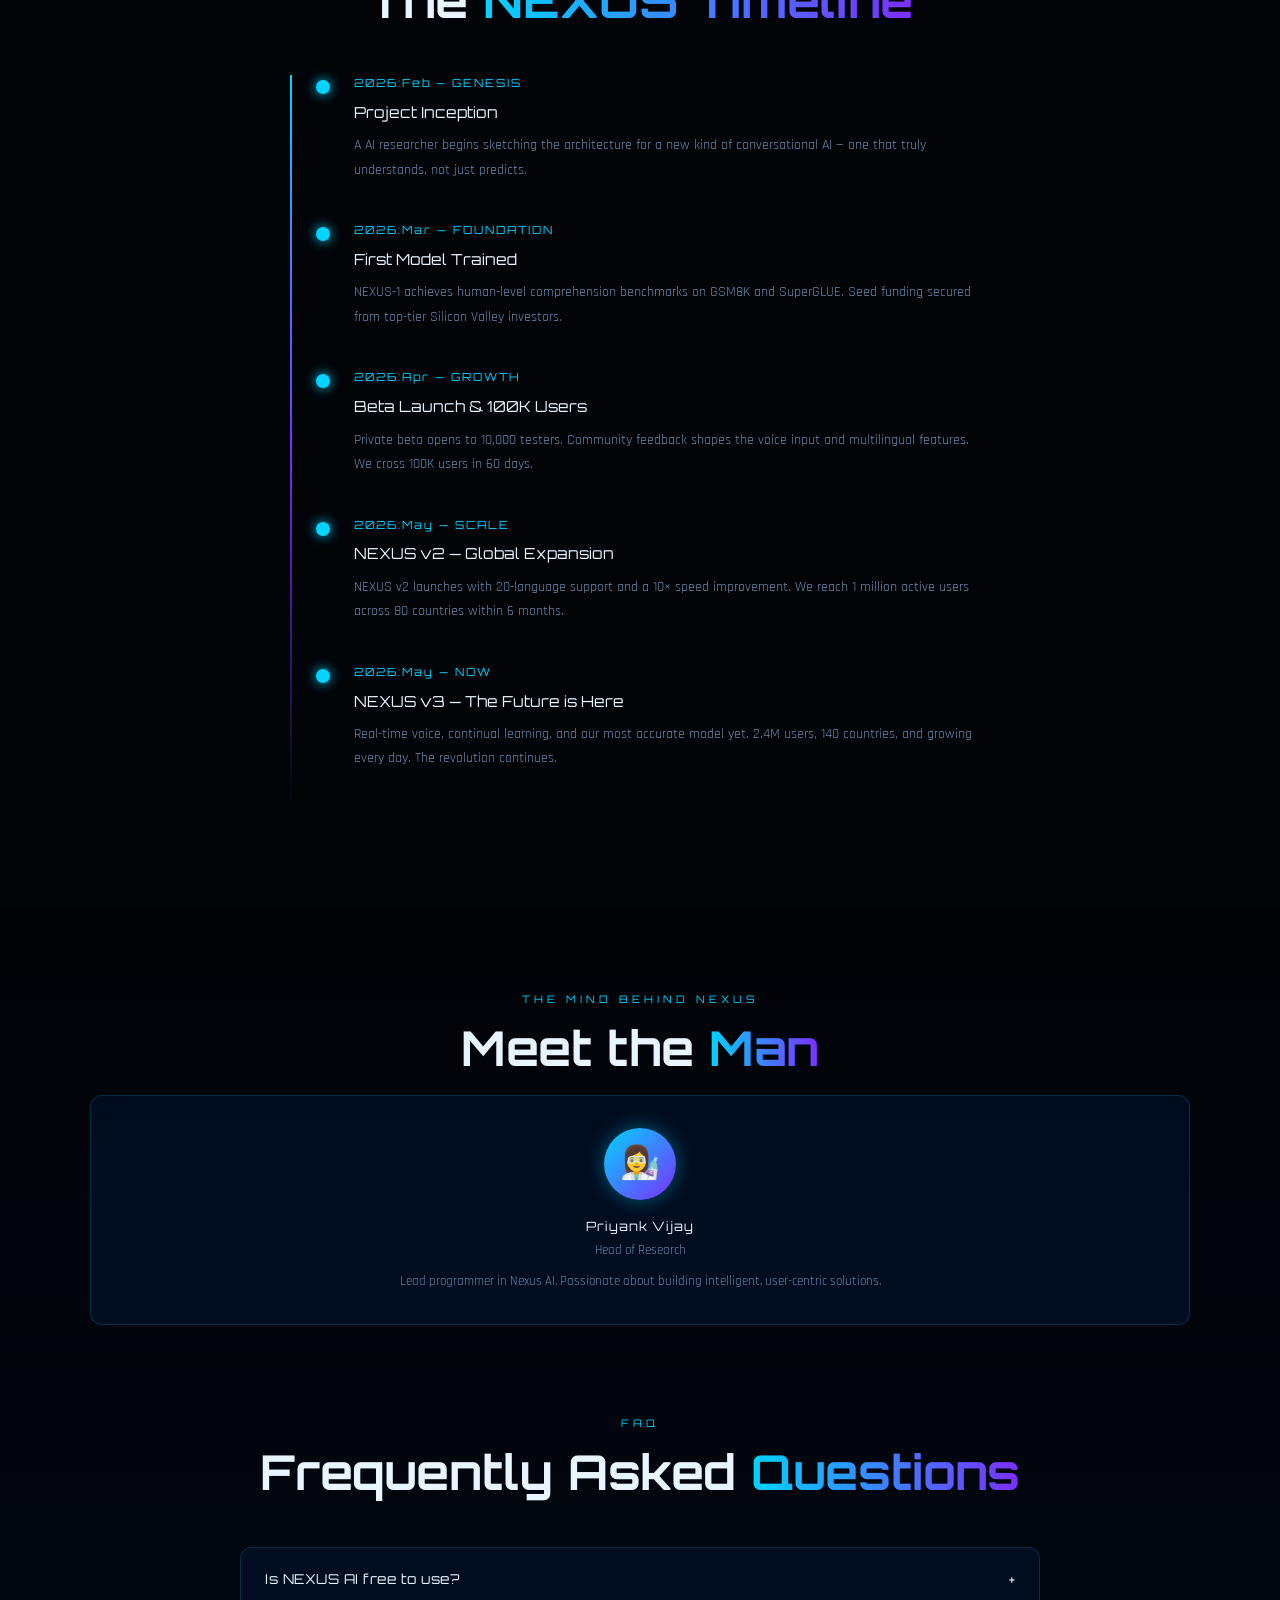
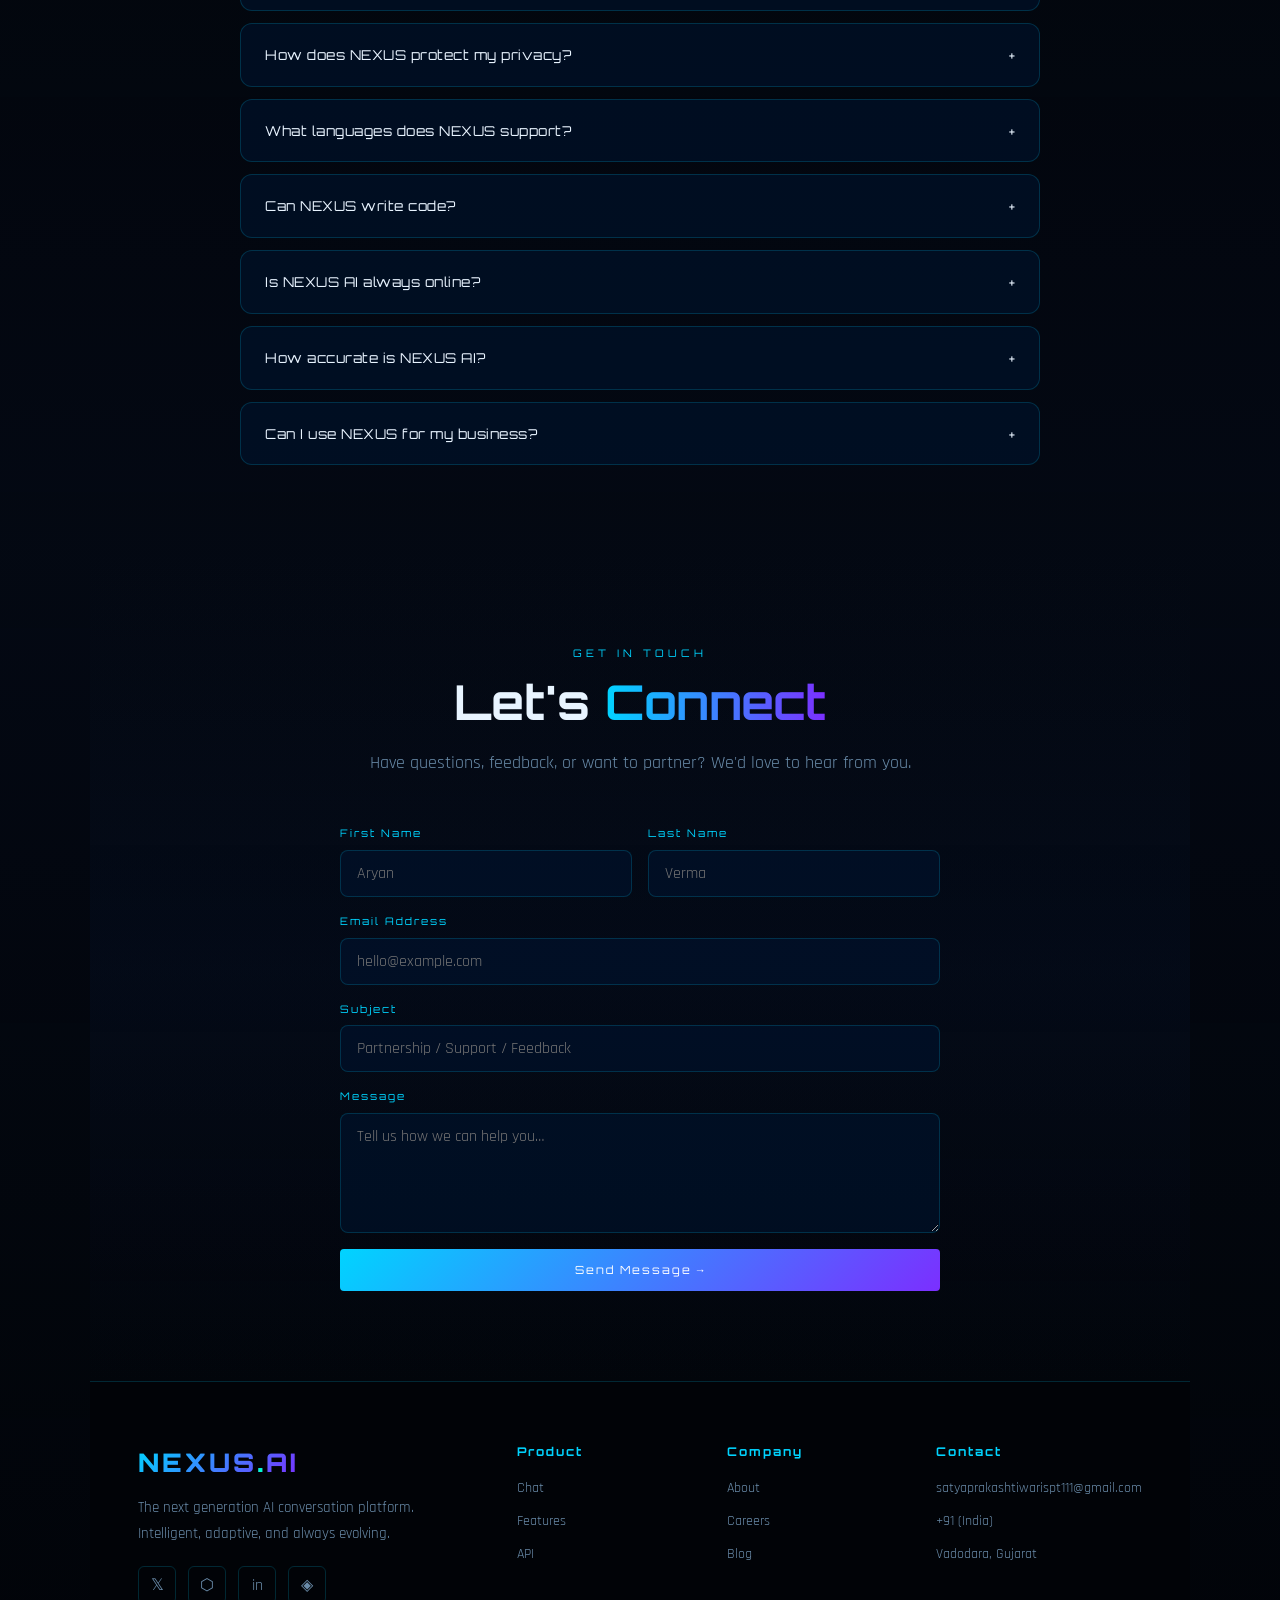
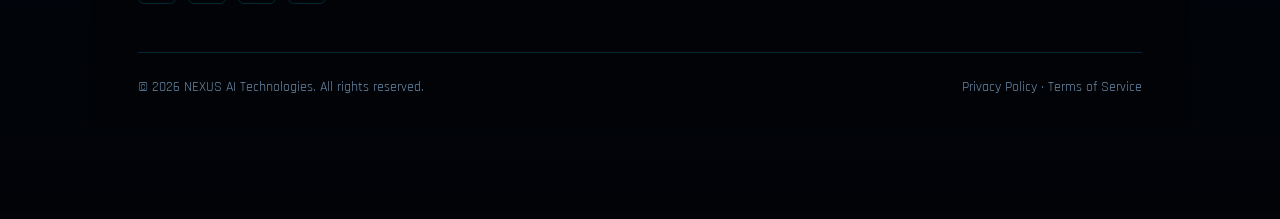
==== commit f6d5fef9: "Add files via upload" ====
--- a/about.html
+++ b/about.html
@@ -248,8 +248,8 @@
 <section class="about-section" style="background:linear-gradient(180deg,transparent,rgba(6,16,36,0.4),transparent);">
   <div class="inner">
     <div class="text-center reveal">
-      <span class="section-tag">The Minds Behind NEXUS</span>
-      <h2 class="section-title">Meet the <span class="glow">Team</span></h2>
+      <span class="section-tag">The Mind Behind NEXUS</span>
+      <h2 class="section-title">Meet the <span class="glow">Man</span></h2>
     </div>
 
     <!-- <div class="team-grid">
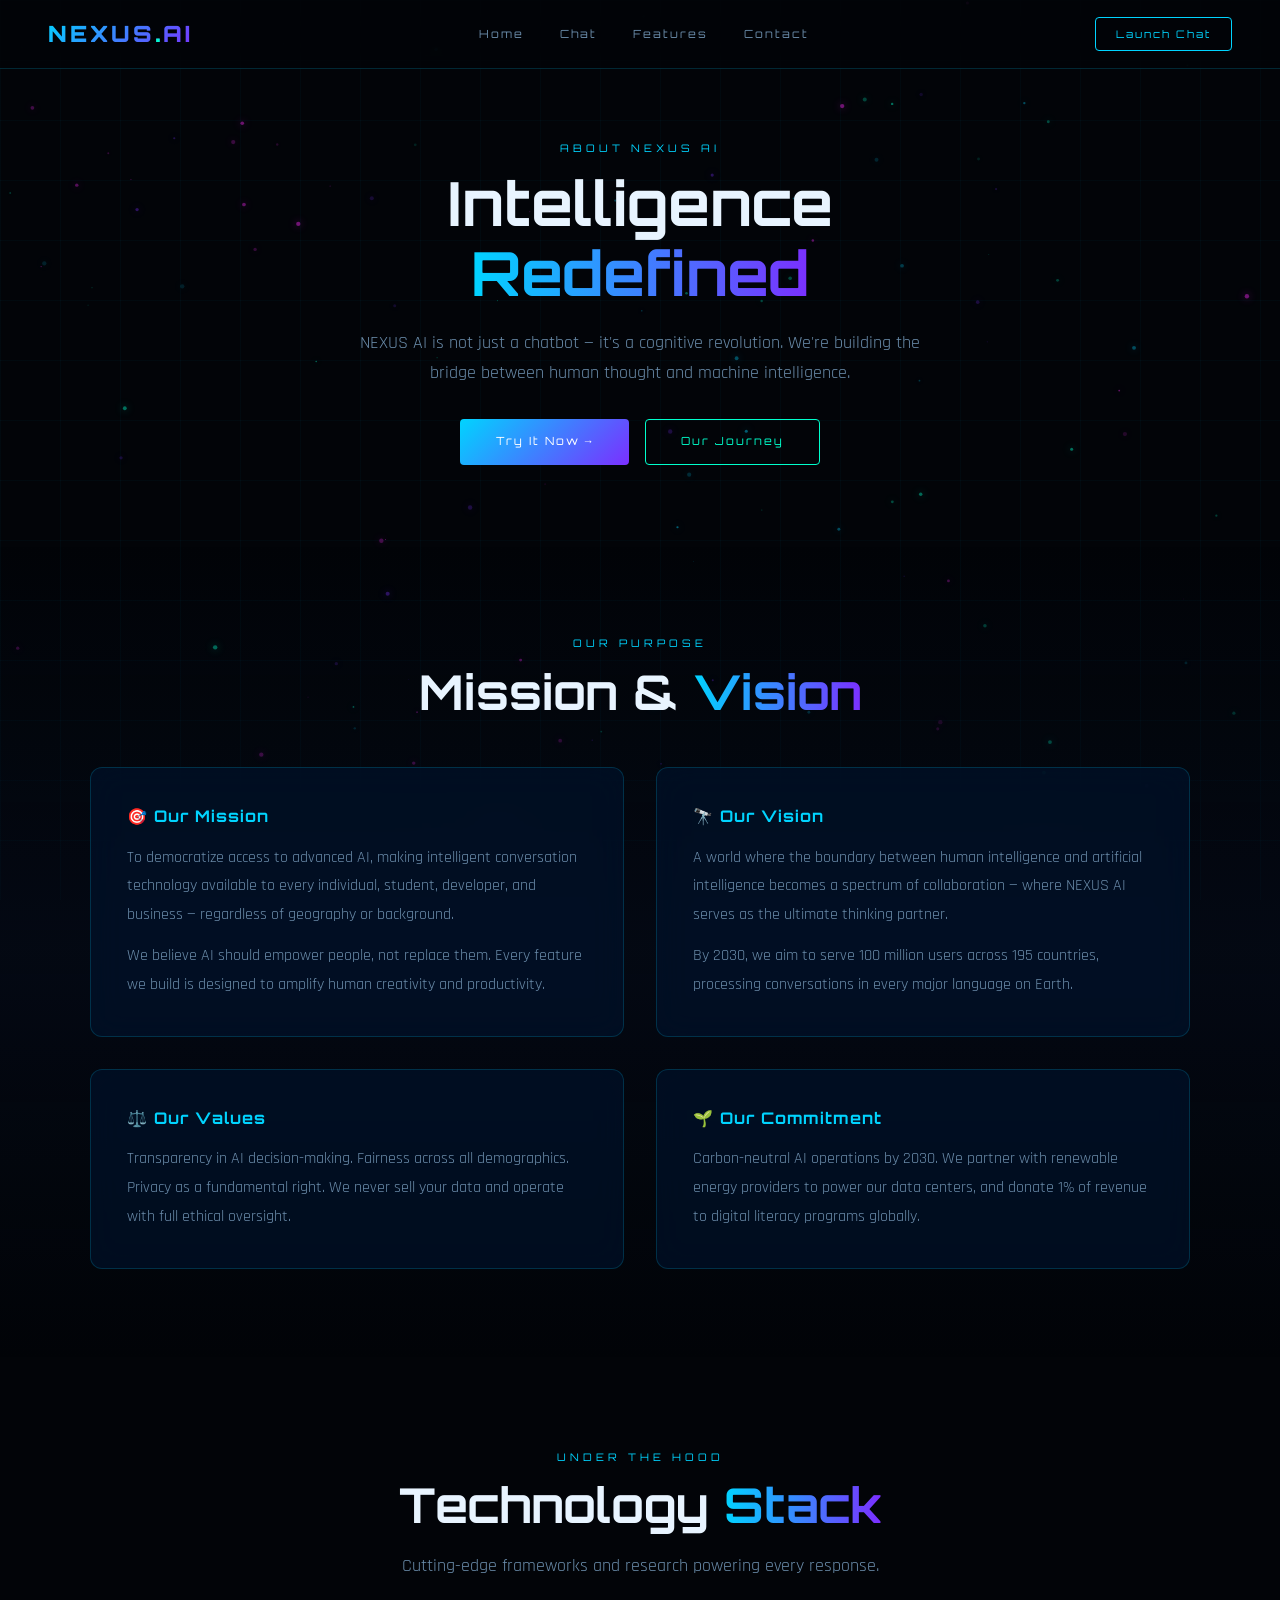
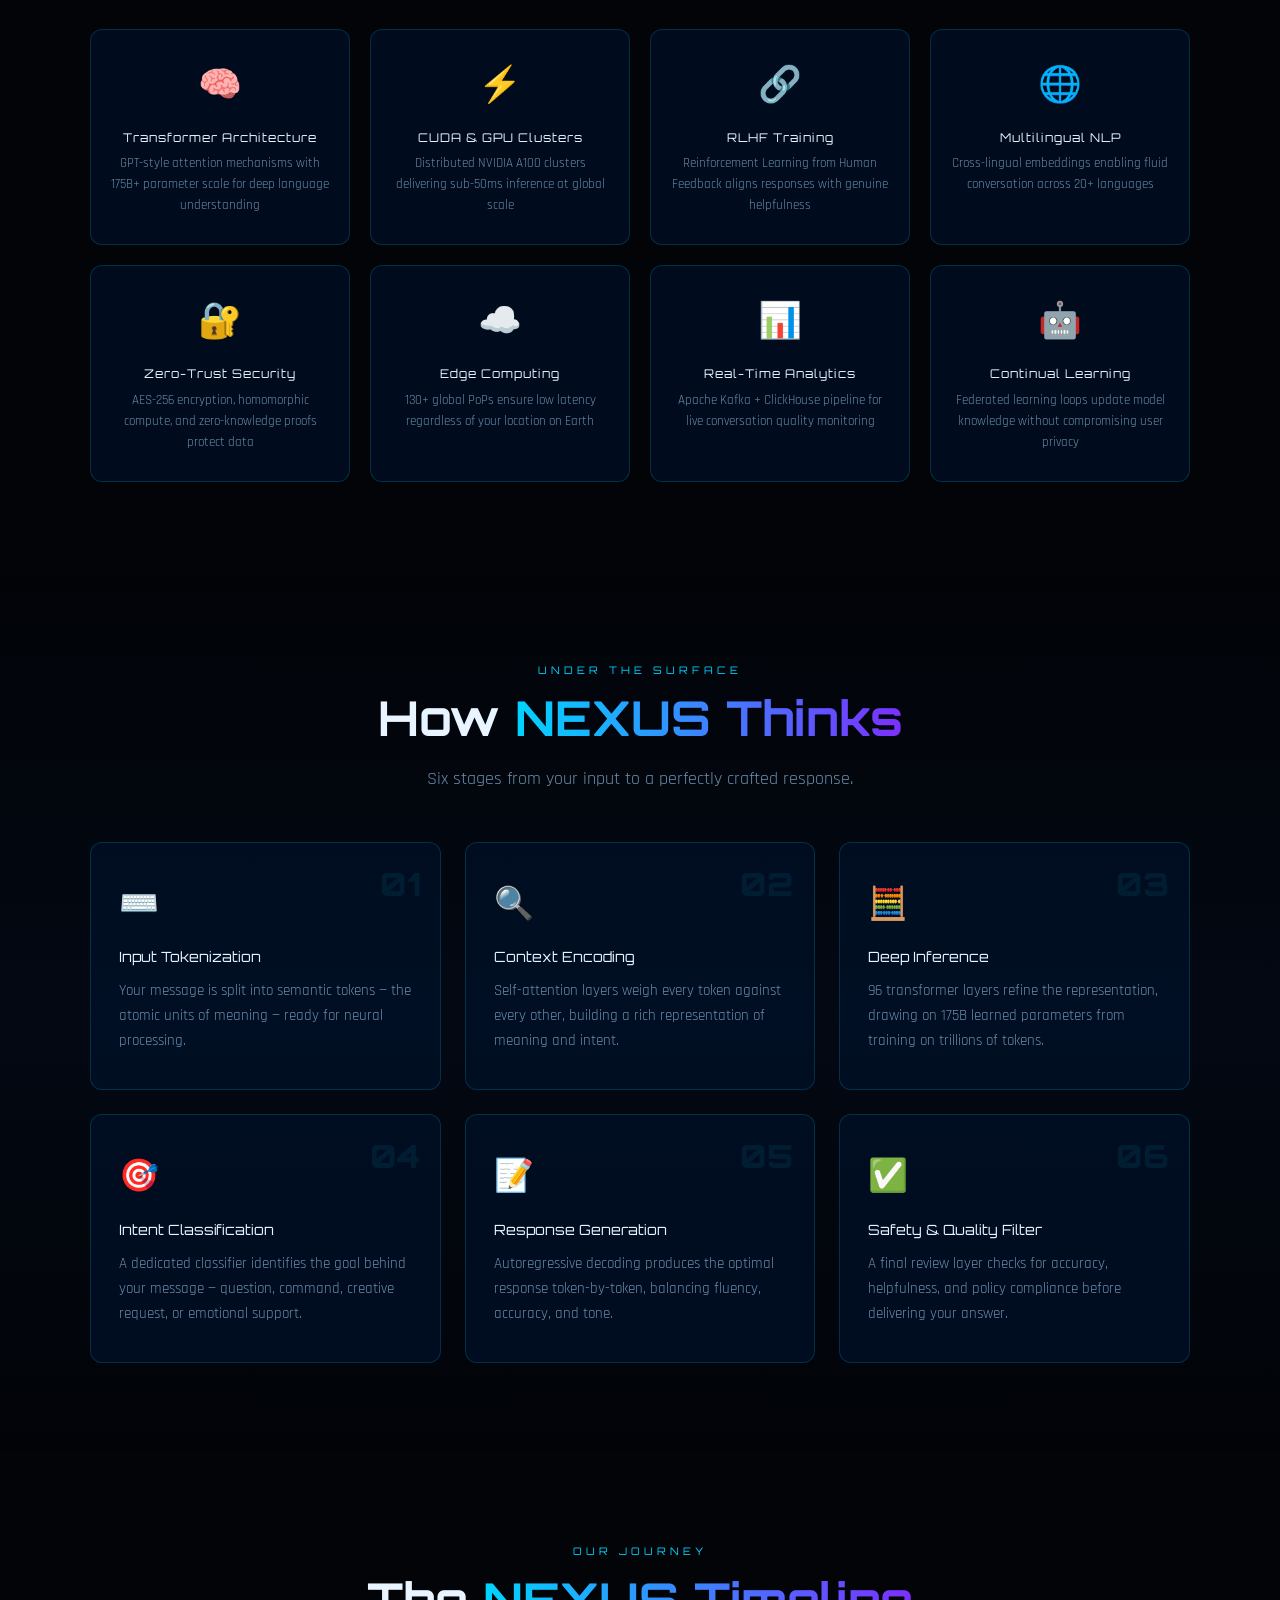
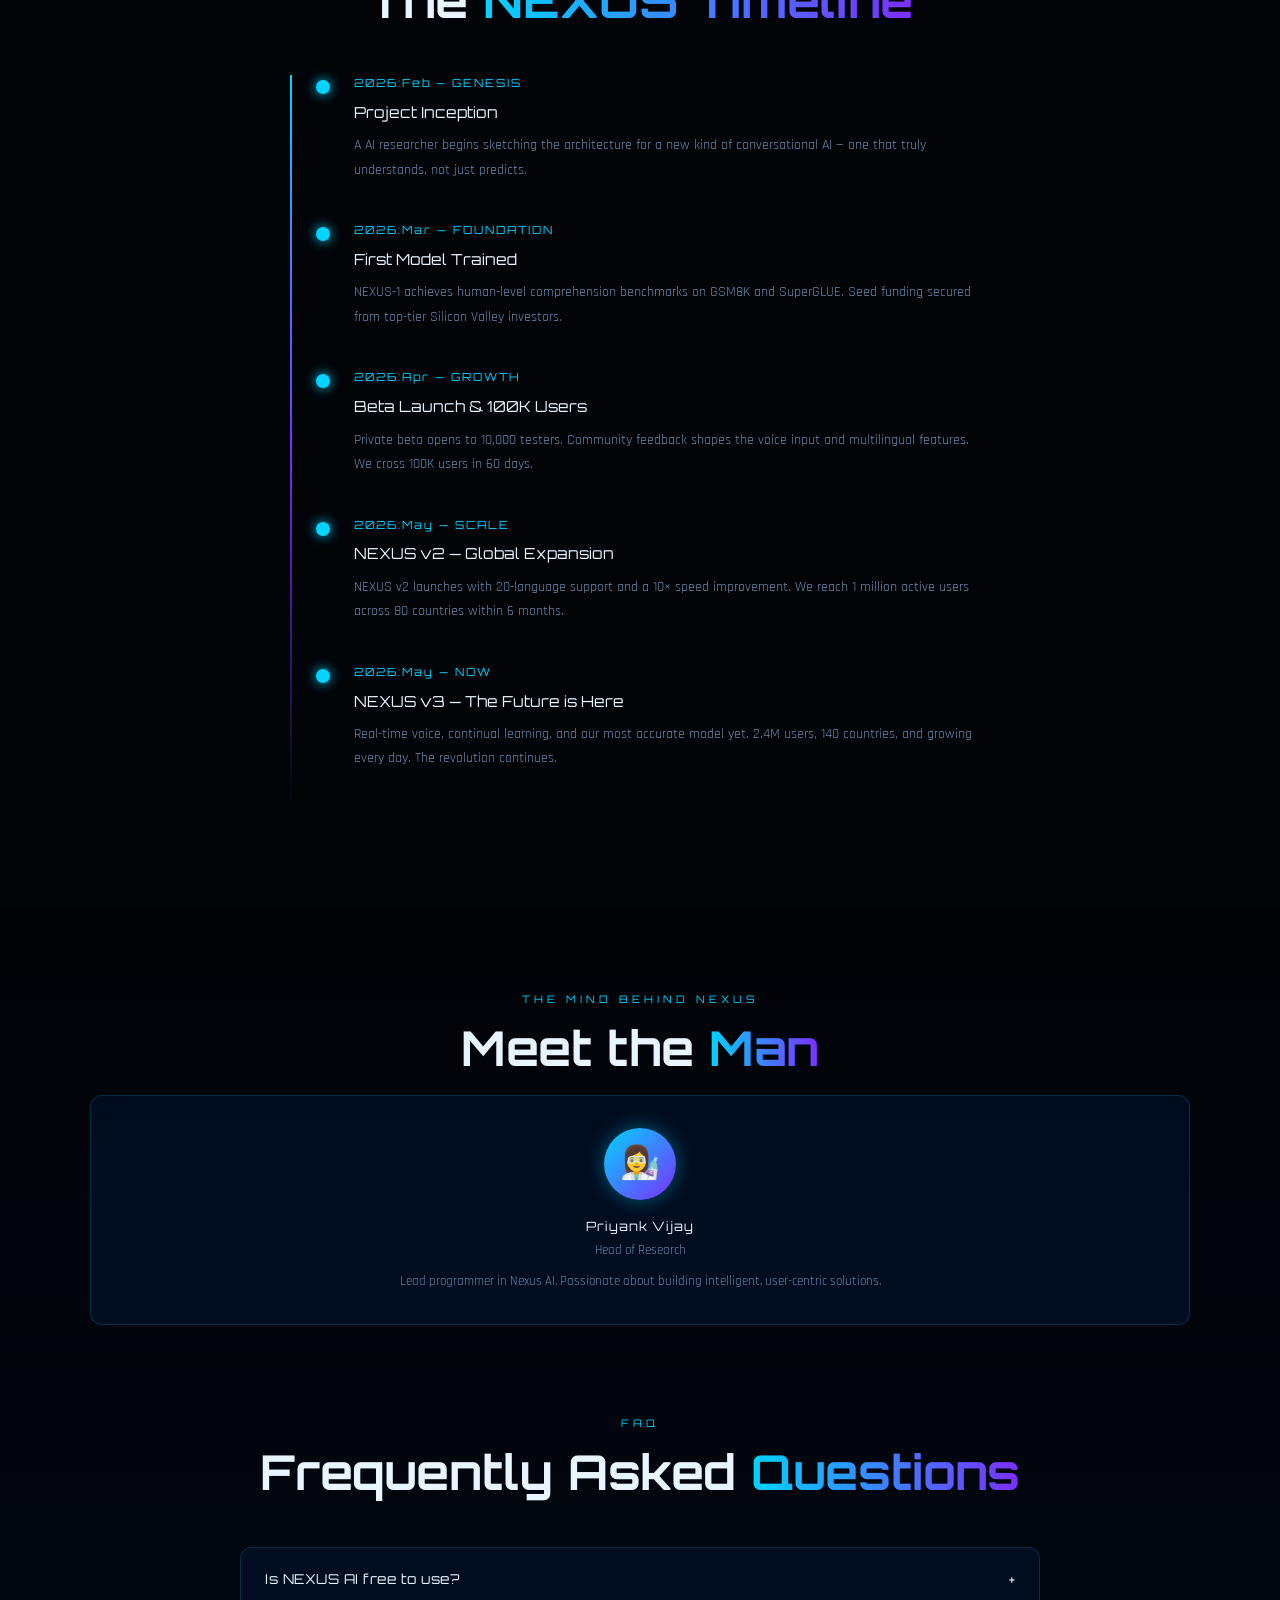
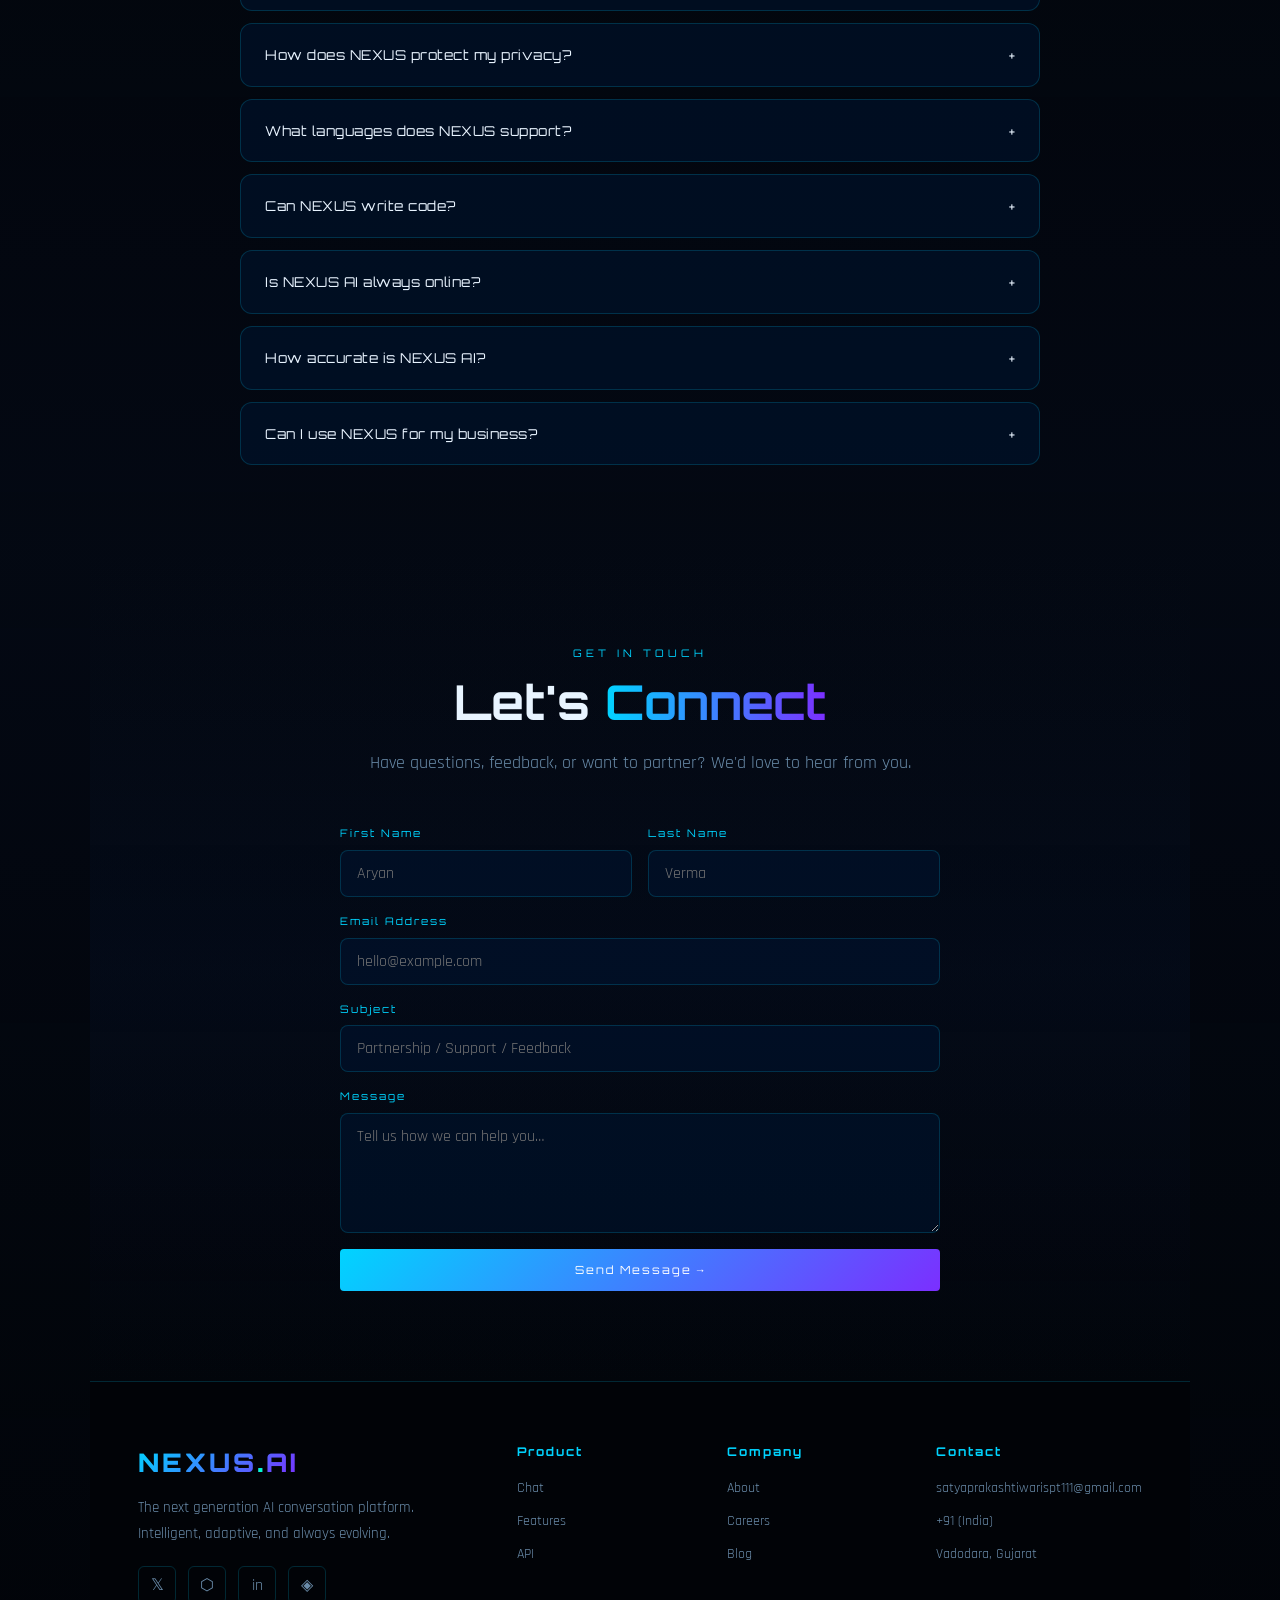
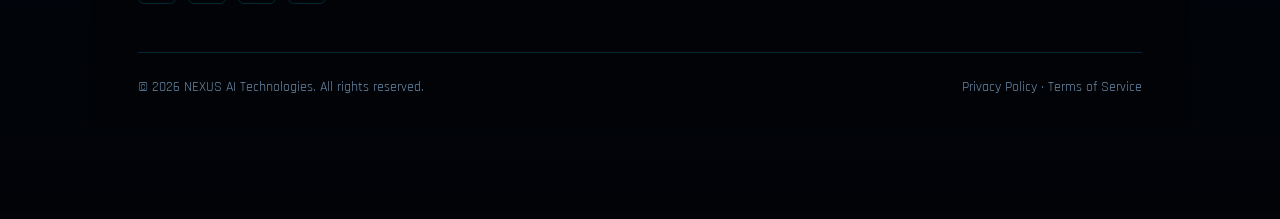
==== commit 922b0641: "Add files via upload" ====
--- a/about.html
+++ b/about.html
@@ -420,8 +420,8 @@
       <p>The next generation AI conversation platform. Intelligent, adaptive, and always evolving.</p>
       <div class="footer-socials">
         <a href="#" class="social-btn" aria-label="Twitter">𝕏</a>
-        <a href="#" class="social-btn" aria-label="GitHub">⬡</a>
-        <a href="#" class="social-btn" aria-label="LinkedIn">in</a>
+        <a href="https://github.com/priyankvijay" class="social-btn" aria-label="GitHub">⬡</a>
+        <a href="https://www.linkedin.com/in/priyankvpt07" class="social-btn" aria-label="LinkedIn">in</a>
         <a href="#" class="social-btn" aria-label="Discord">◈</a>
       </div>
     </div>
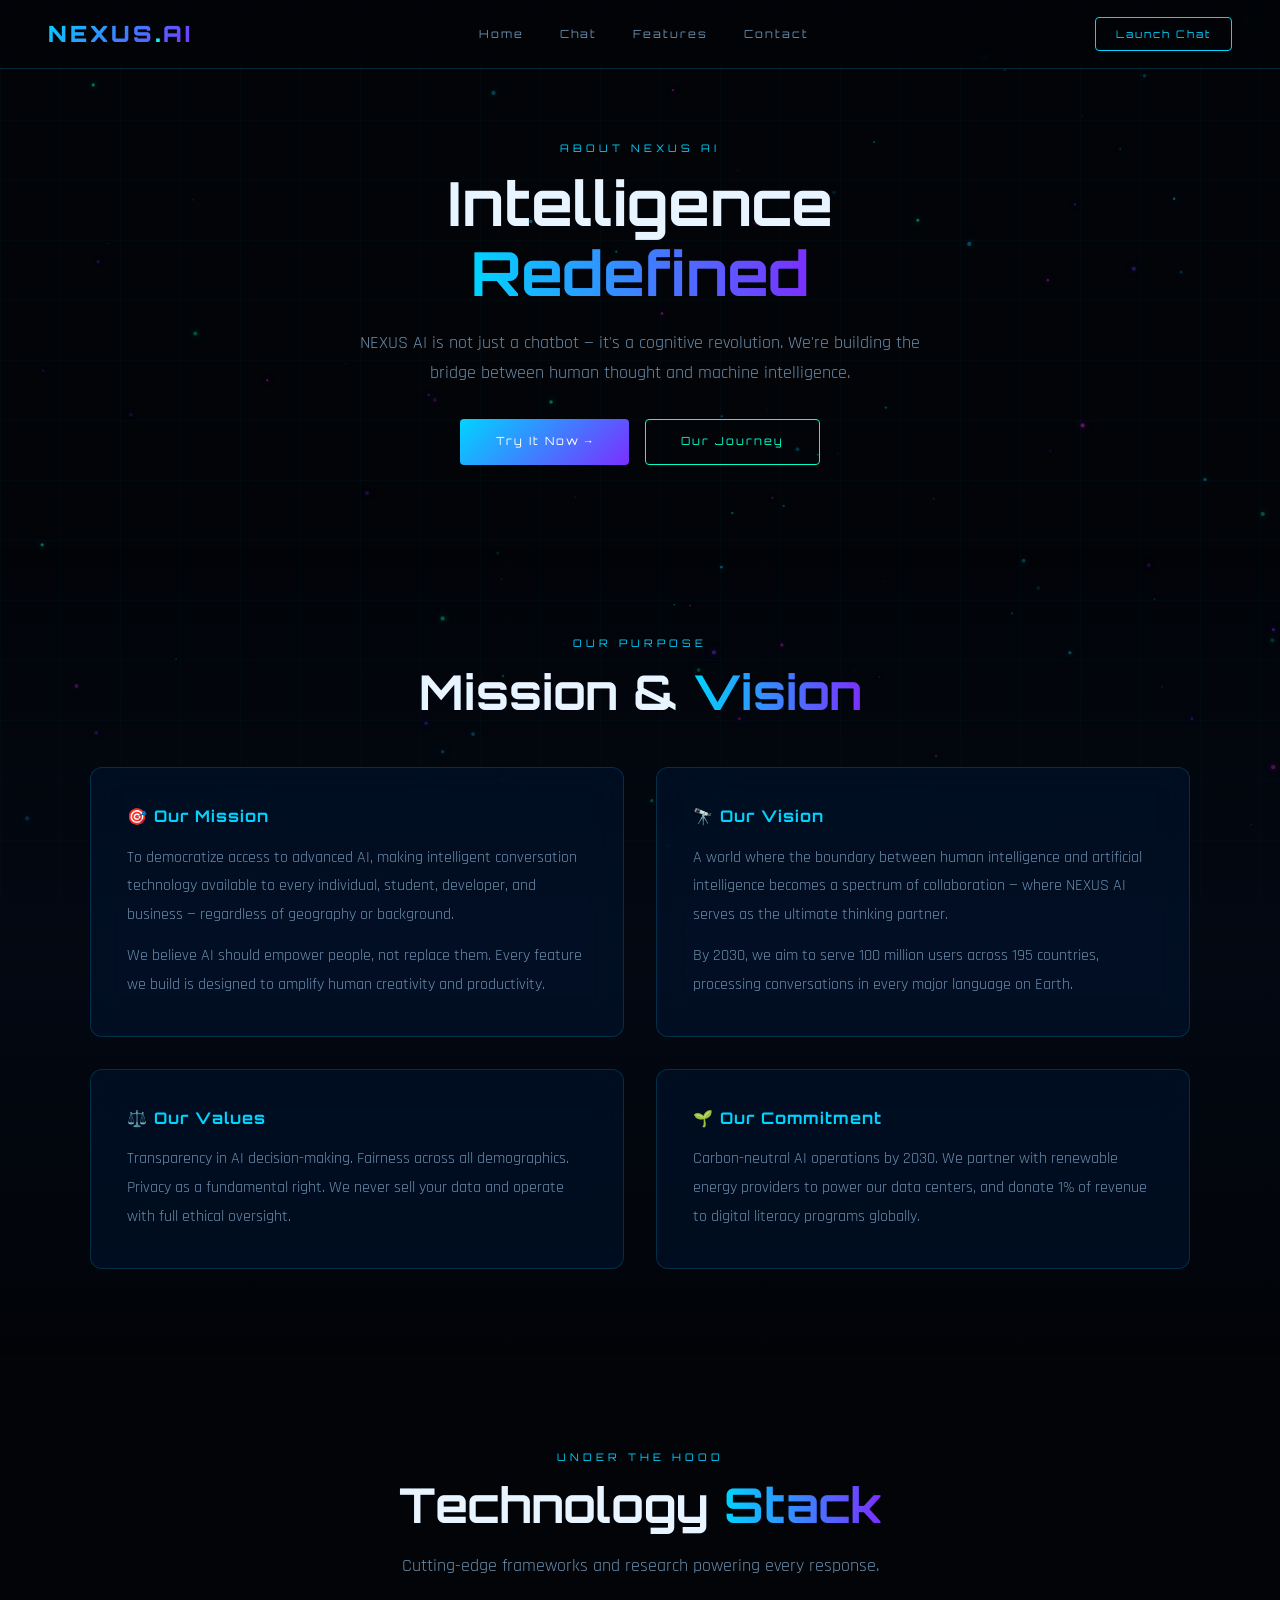
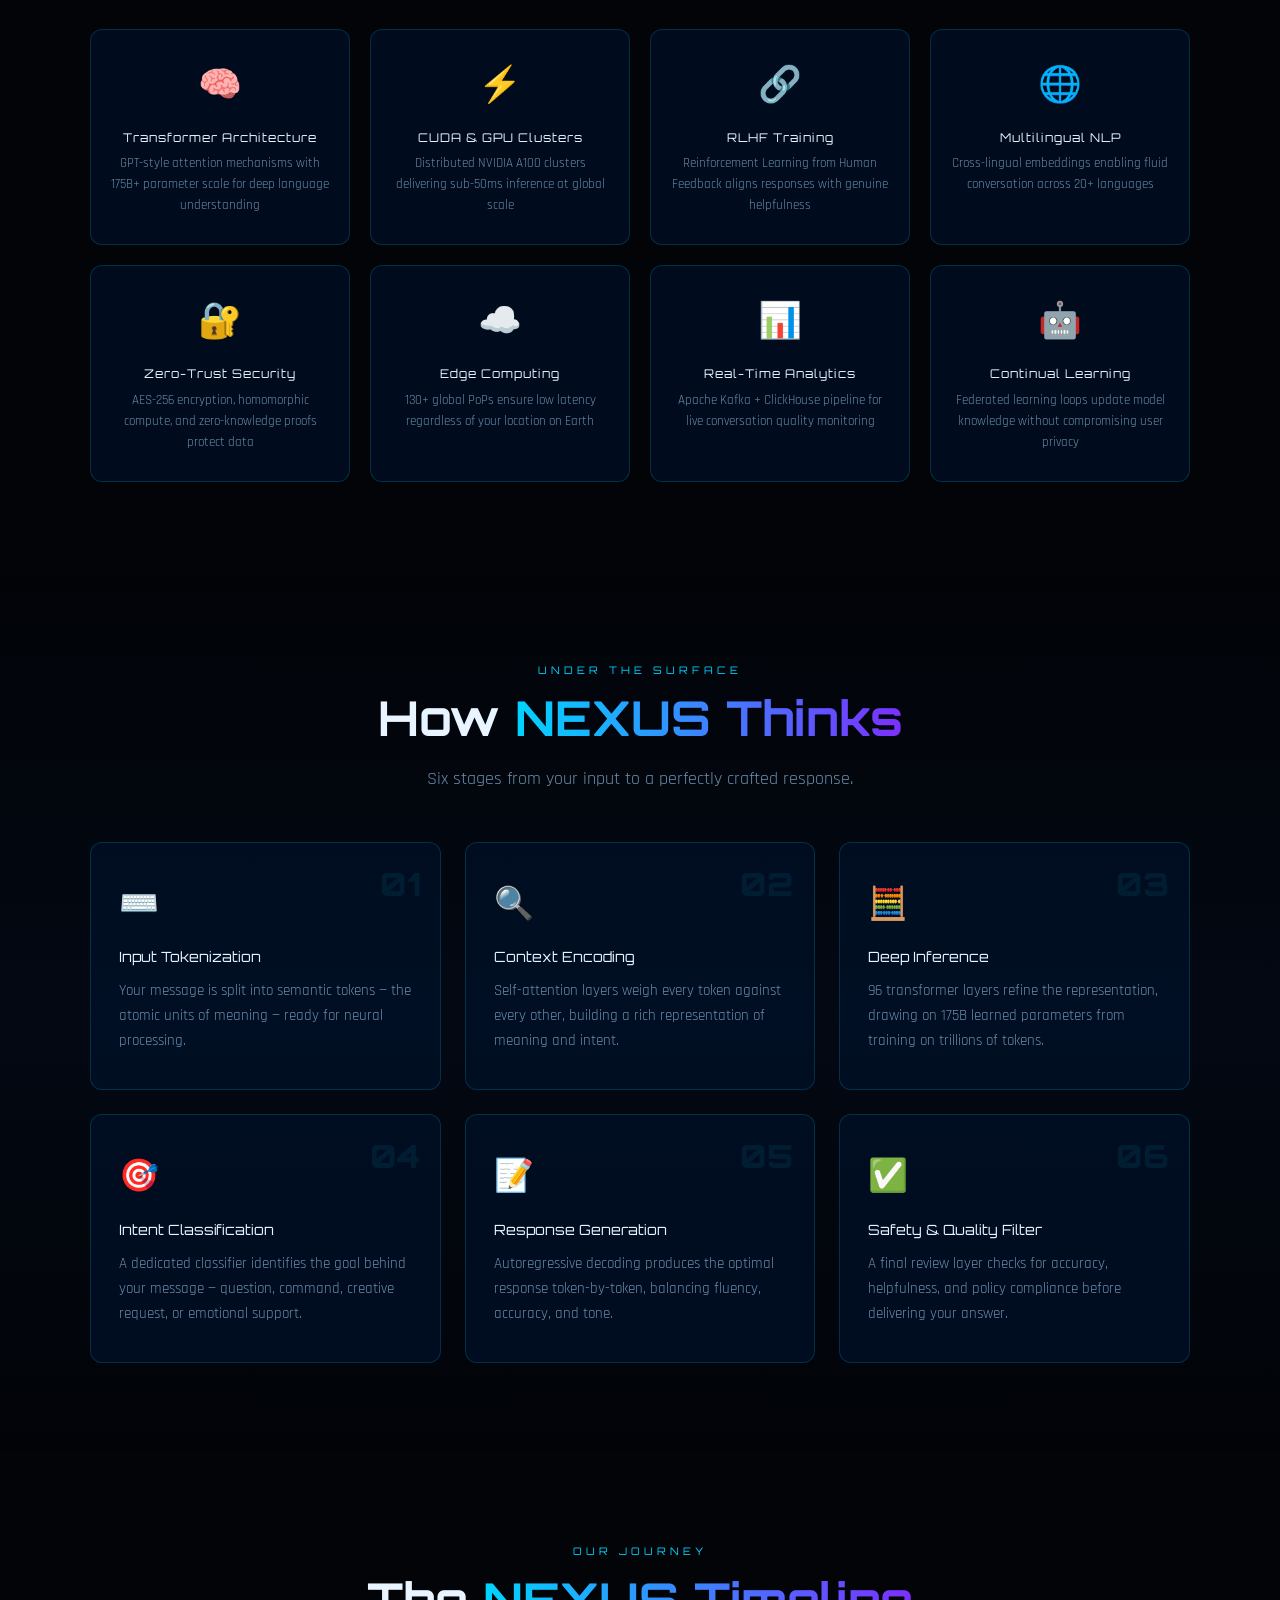
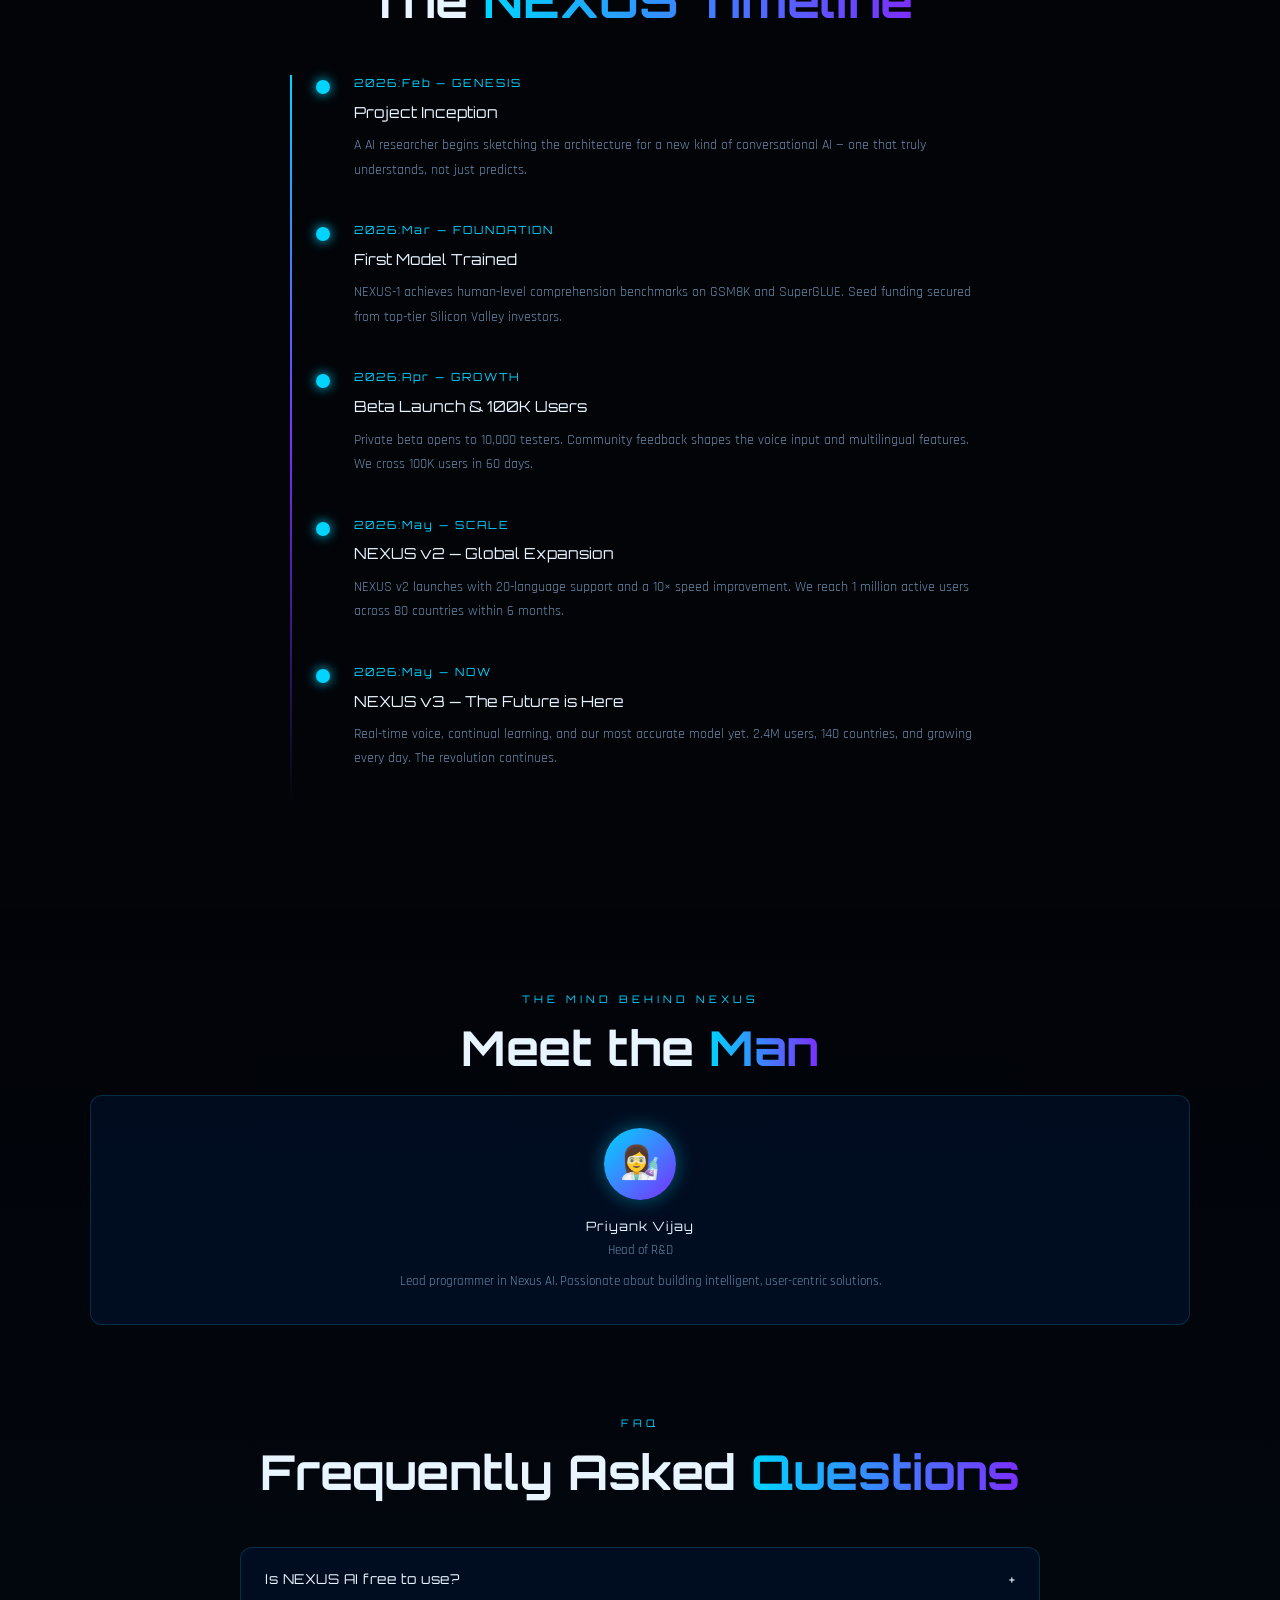
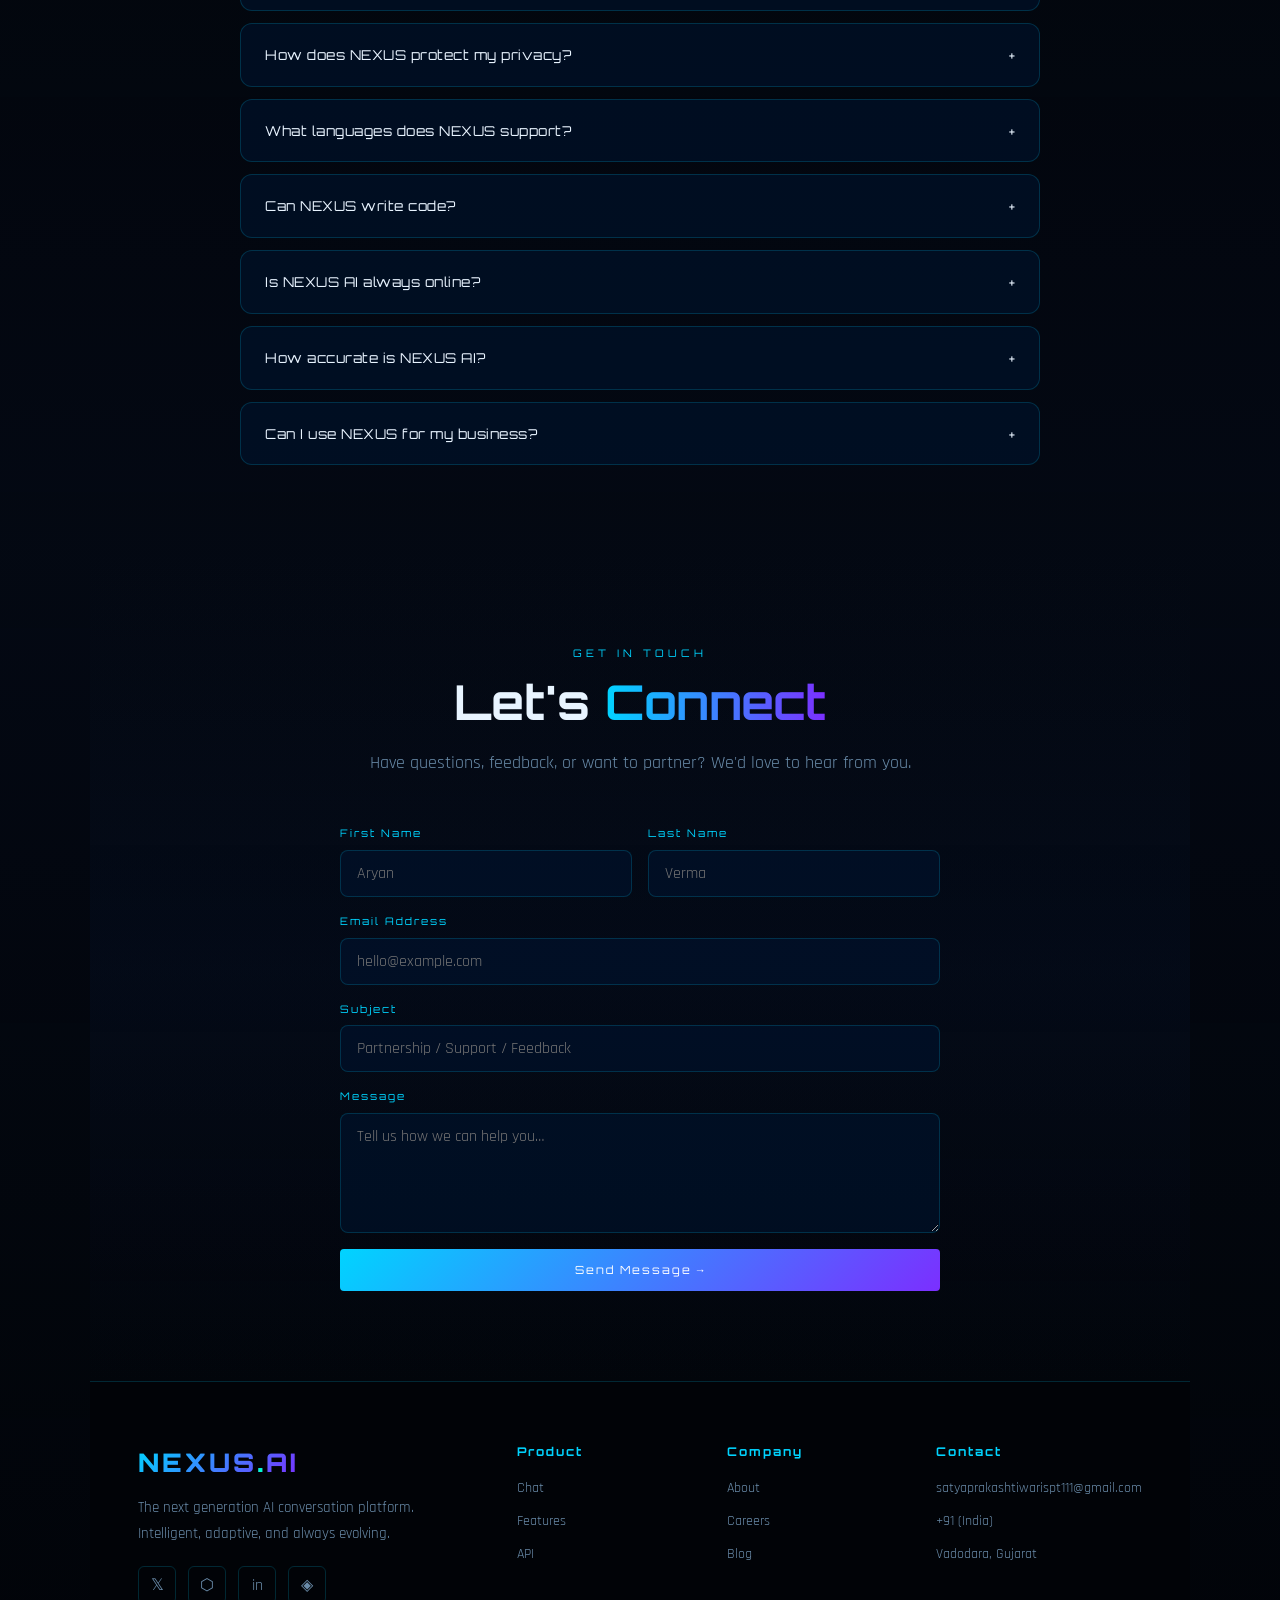
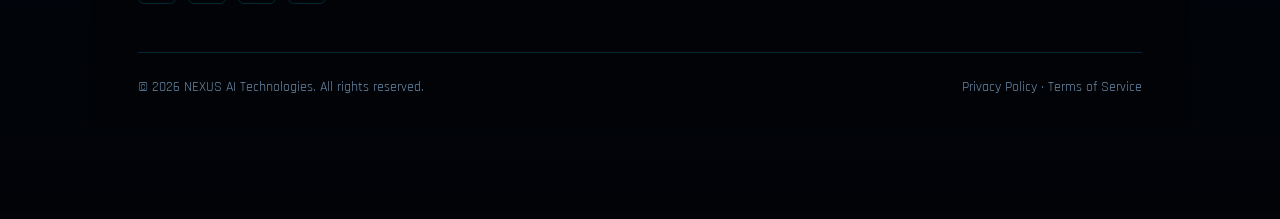
==== commit 97e83ad5: "Add files via upload" ====
--- a/about.html
+++ b/about.html
@@ -263,7 +263,7 @@
       <div class="team-card reveal">
         <div class="team-avatar">👩‍🔬</div>
         <div class="team-name">Priyank Vijay</div>
-        <div class="team-role">Head of Research</div>
+        <div class="team-role">Head of R&D</div>
         <p style="font-size:0.82rem;color:var(--text-muted);margin-top:10px;line-height:1.6;">Lead programmer in Nexus AI. Passionate about building intelligent, user-centric solutions.</p>
       </div>
 
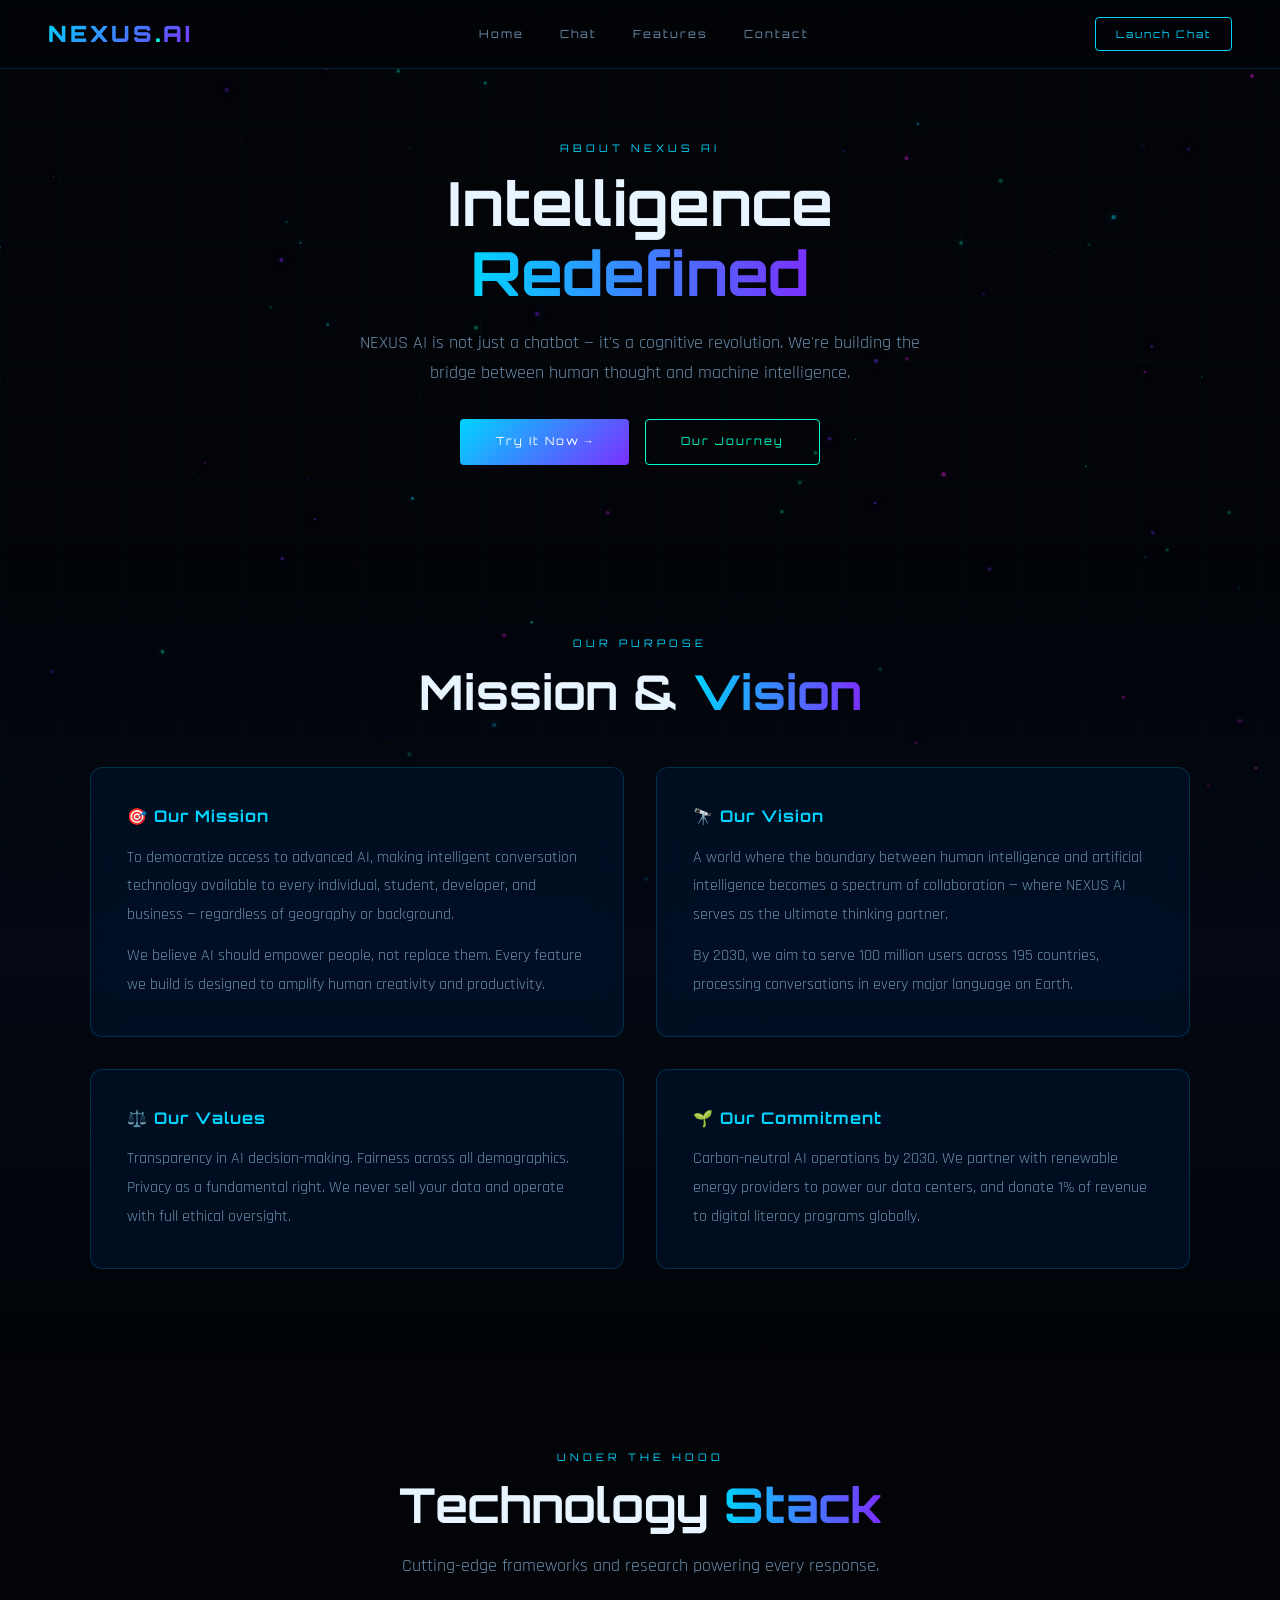
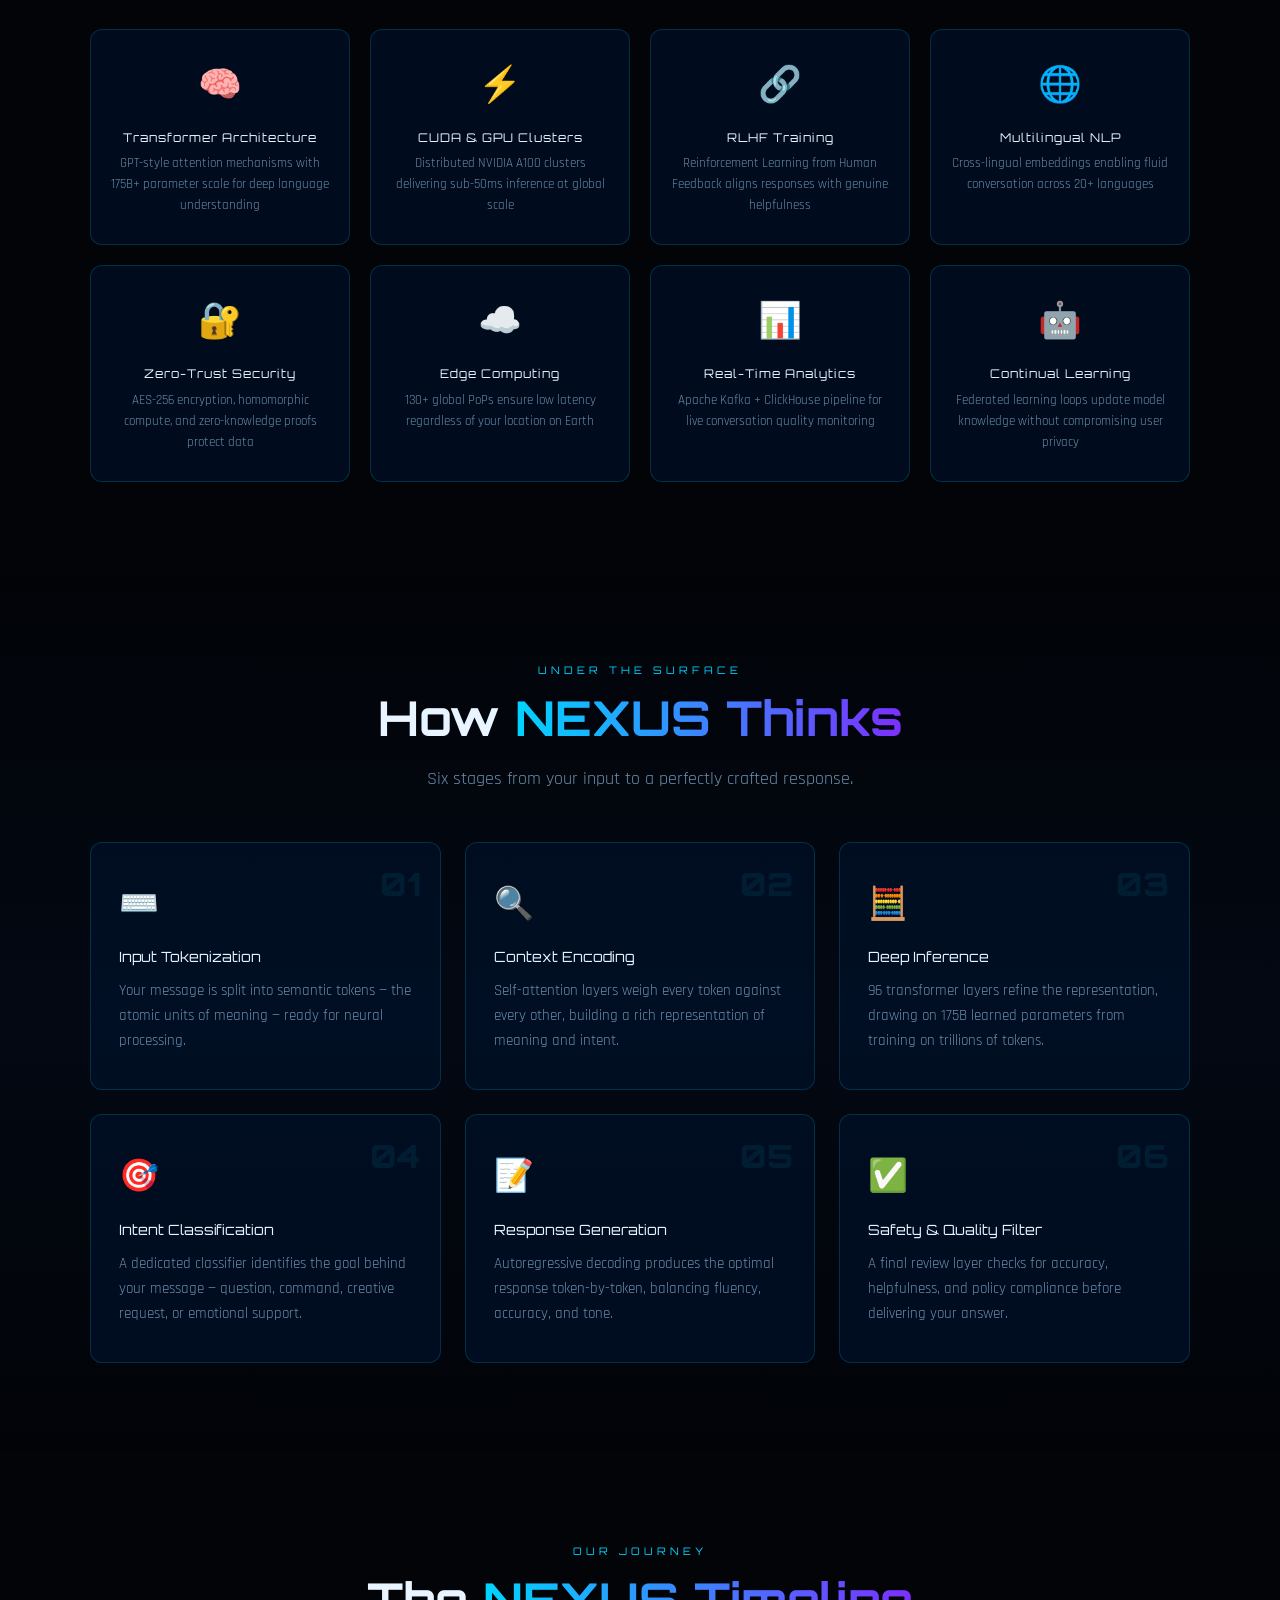
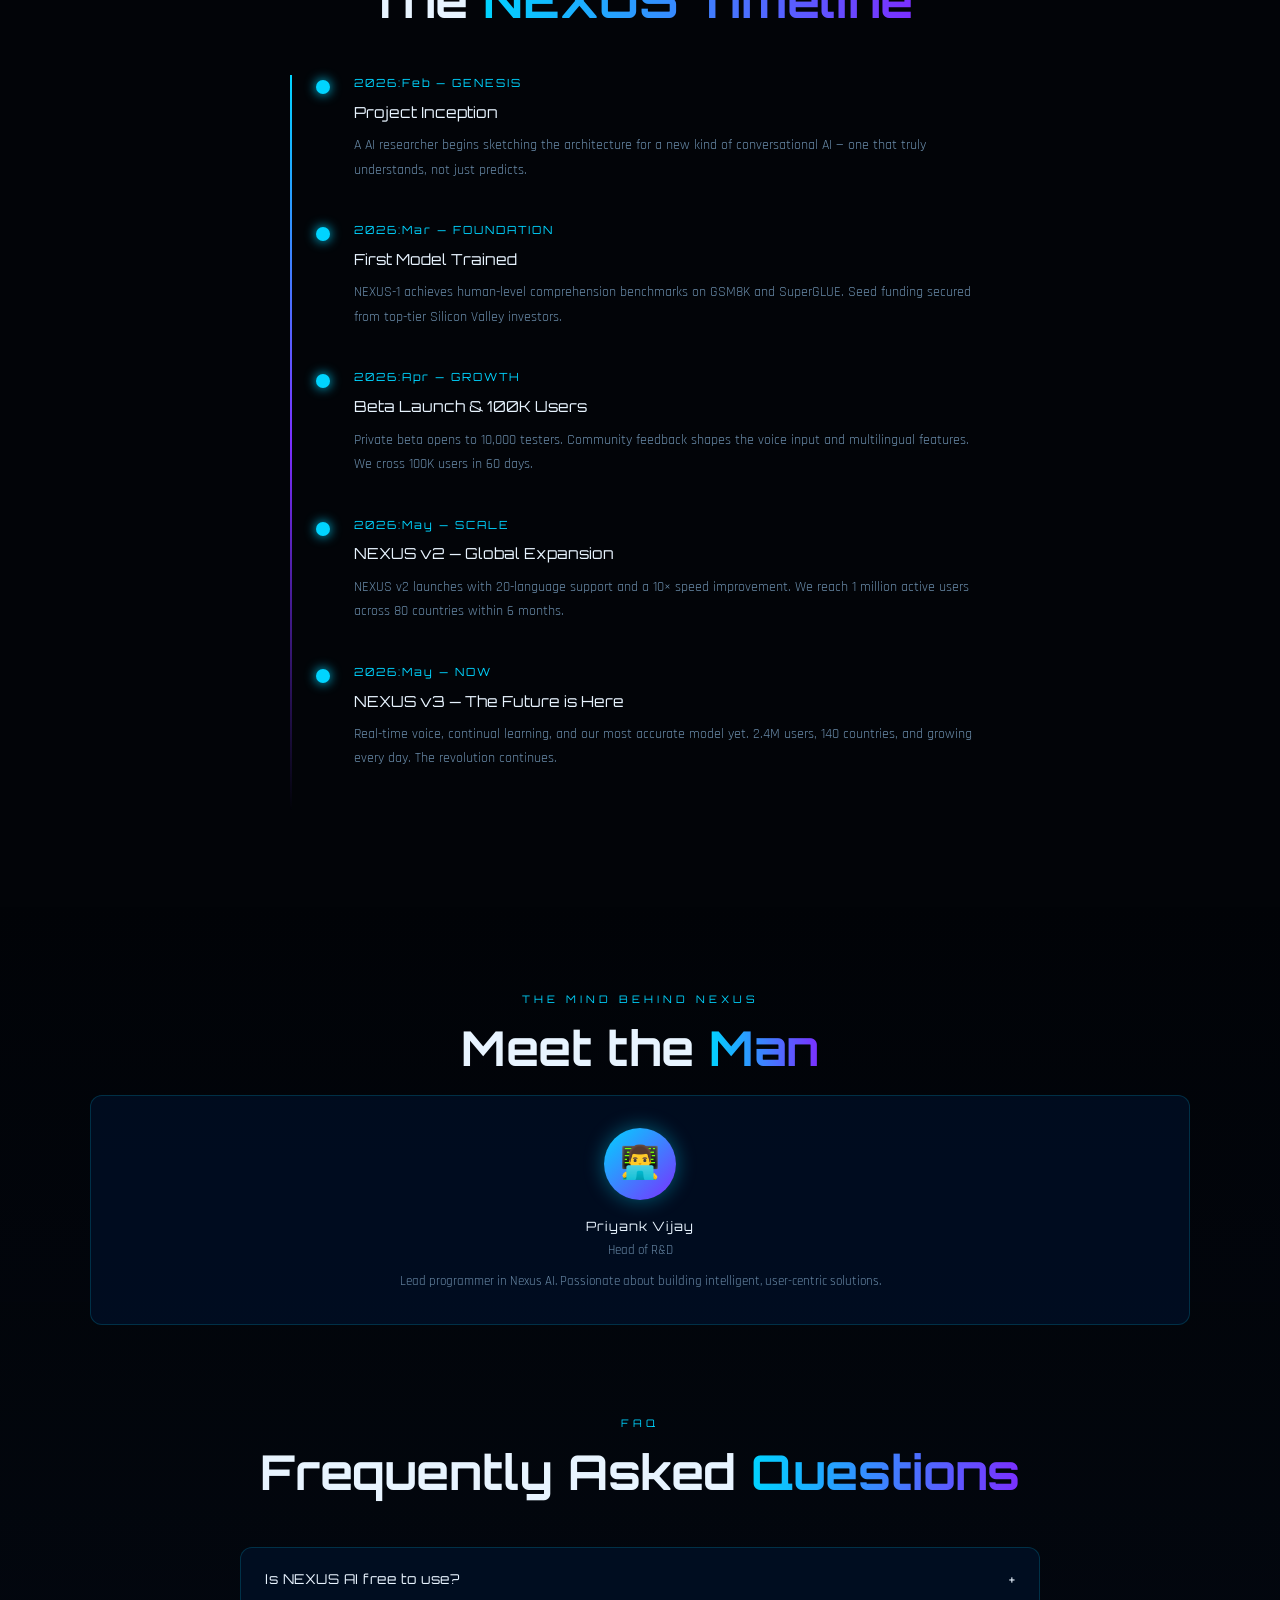
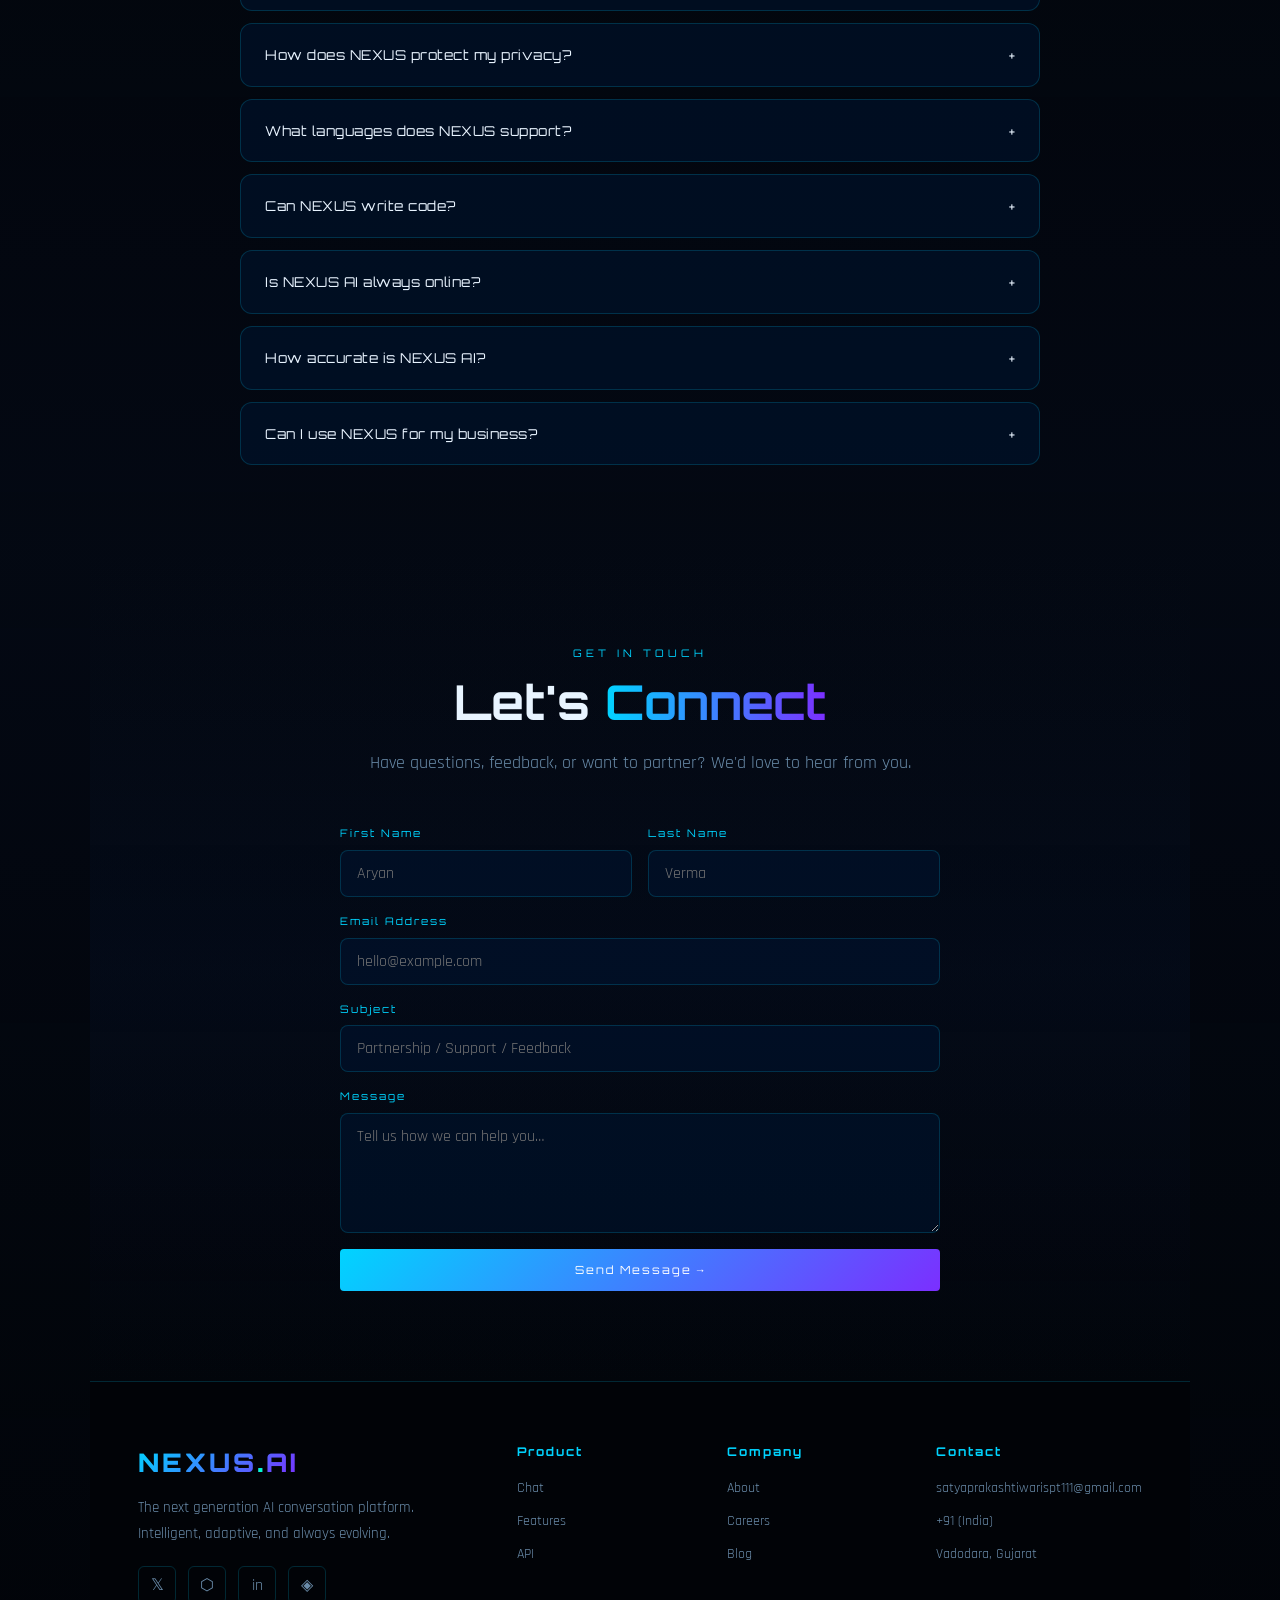
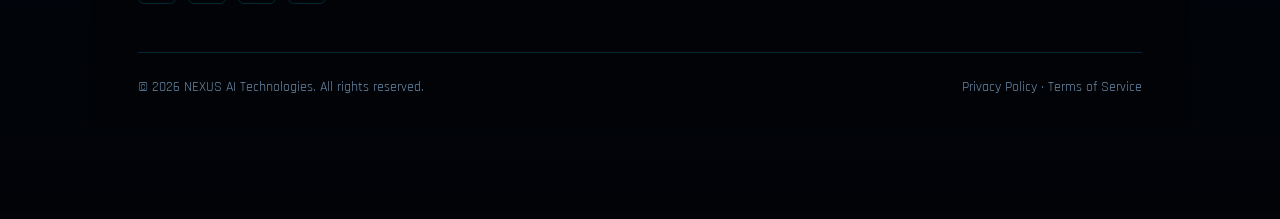
==== commit bdb8305c: "Add files via upload" ====
--- a/about.html
+++ b/about.html
@@ -37,9 +37,7 @@
   <a href="#contact-section">📬 Contact</a>
 </nav>
 
-<!-- ════════════════════════════════════════════════════════
-     PAGE HERO
-     ════════════════════════════════════════════════════════ -->
+<!-- Page hero section -->
 <section class="page-hero">
   <div class="page-hero-content reveal">
     <span class="section-tag">About NEXUS AI</span>
@@ -56,9 +54,7 @@
   </div>
 </section>
 
-<!-- ════════════════════════════════════════════════════════
-     MISSION & VISION
-     ════════════════════════════════════════════════════════ -->
+<!-- Mission and vision section -->
 <section class="about-section" style="background:linear-gradient(180deg,transparent,rgba(6,16,36,0.4),transparent);">
   <div class="inner">
     <div class="text-center reveal">
@@ -92,9 +88,7 @@
   </div>
 </section>
 
-<!-- ════════════════════════════════════════════════════════
-     TECHNOLOGY STACK
-     ════════════════════════════════════════════════════════ -->
+<!-- Technology stack section -->
 <section class="about-section">
   <div class="inner">
     <div class="text-center reveal">
@@ -148,9 +142,7 @@
   </div>
 </section>
 
-<!-- ════════════════════════════════════════════════════════
-     HOW AI WORKS
-     ════════════════════════════════════════════════════════ -->
+<!-- How AI works section -->
 <section class="about-section" style="background:linear-gradient(180deg,transparent,rgba(6,16,36,0.4),transparent);">
   <div class="inner">
     <div class="text-center reveal">
@@ -194,9 +186,7 @@
   </div>
 </section>
 
-<!-- ════════════════════════════════════════════════════════
-     TIMELINE
-     ════════════════════════════════════════════════════════ -->
+<!-- Timeline section -->
 <section class="about-section" id="timeline-section">
   <div class="inner">
     <div class="text-center reveal">
@@ -242,9 +232,7 @@
   </div>
 </section>
 
-<!-- ════════════════════════════════════════════════════════
-     TEAM
-     ════════════════════════════════════════════════════════ -->
+<!-- Team section -->
 <section class="about-section" style="background:linear-gradient(180deg,transparent,rgba(6,16,36,0.4),transparent);">
   <div class="inner">
     <div class="text-center reveal">
@@ -261,7 +249,7 @@
       </div>-->
 
       <div class="team-card reveal">
-        <div class="team-avatar">👩‍🔬</div>
+        <div class="team-avatar">👨‍💻</div>
         <div class="team-name">Priyank Vijay</div>
         <div class="team-role">Head of R&D</div>
         <p style="font-size:0.82rem;color:var(--text-muted);margin-top:10px;line-height:1.6;">Lead programmer in Nexus AI. Passionate about building intelligent, user-centric solutions.</p>
